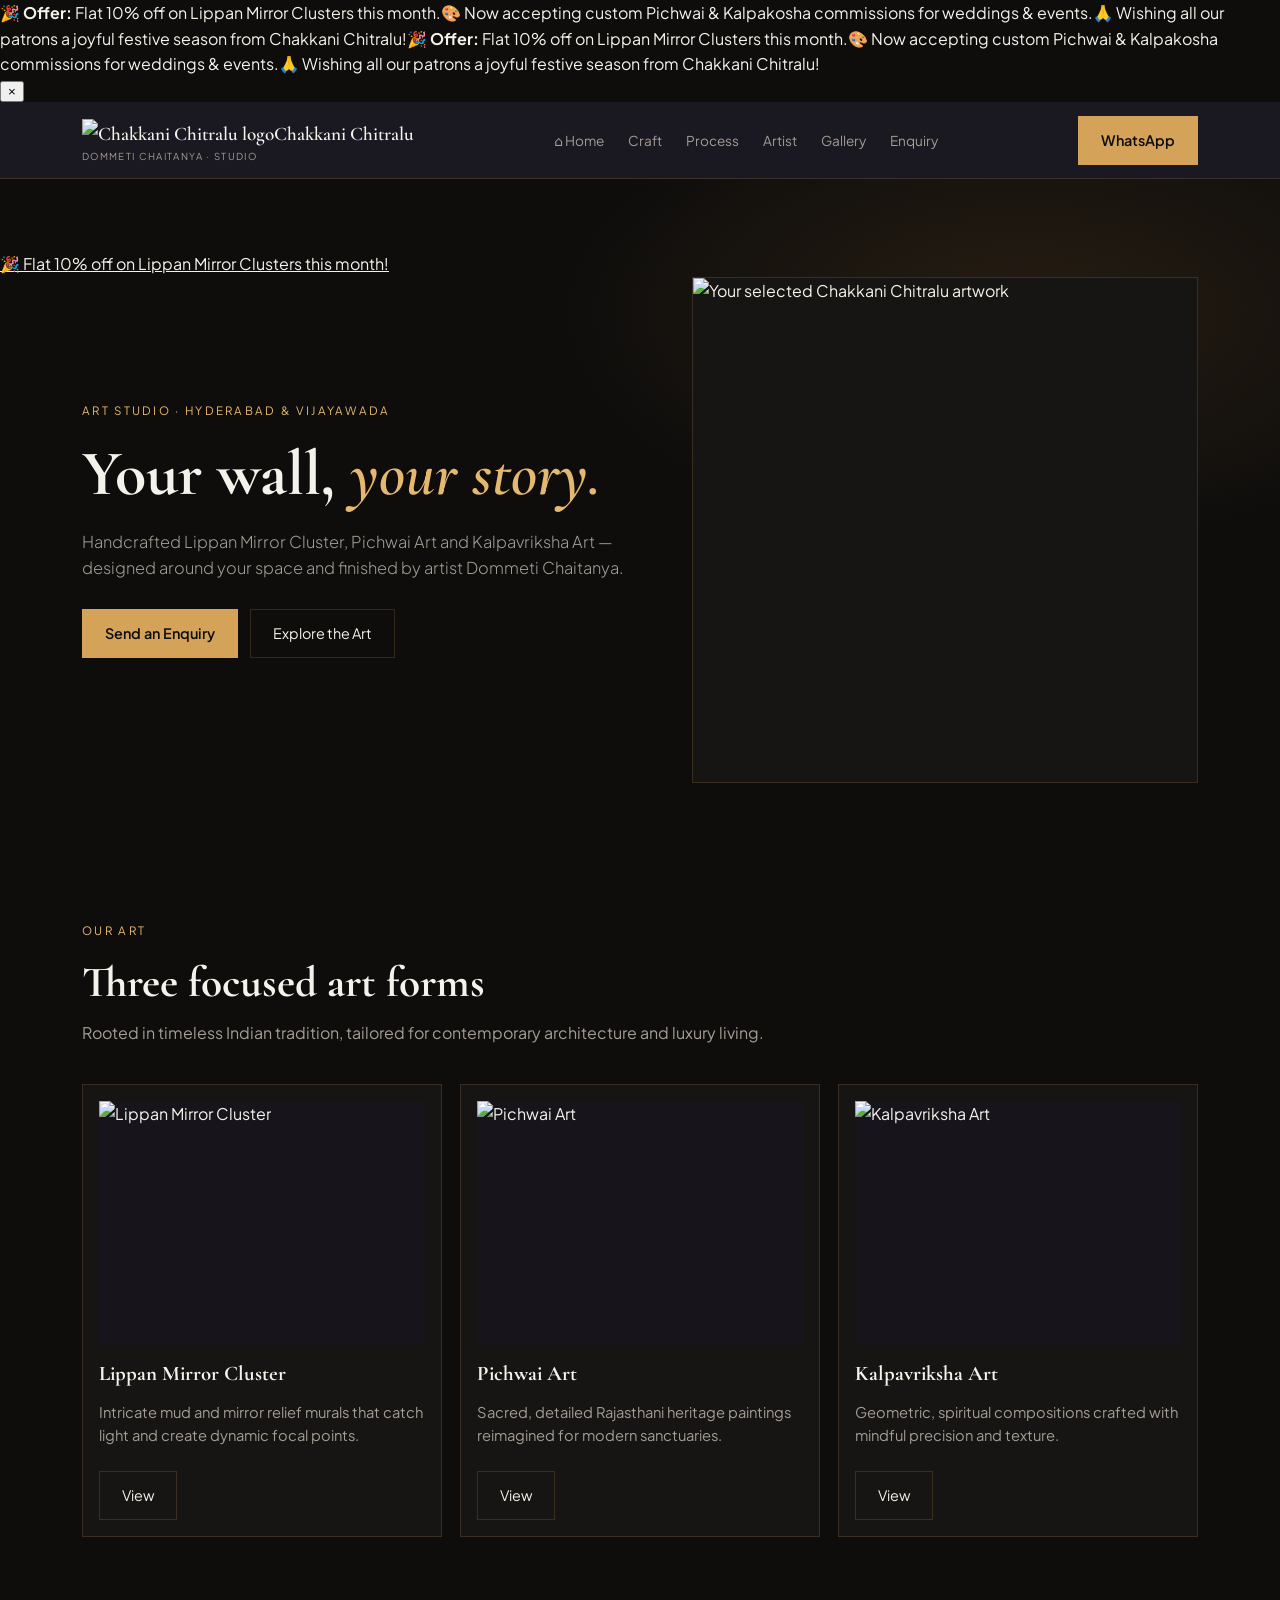
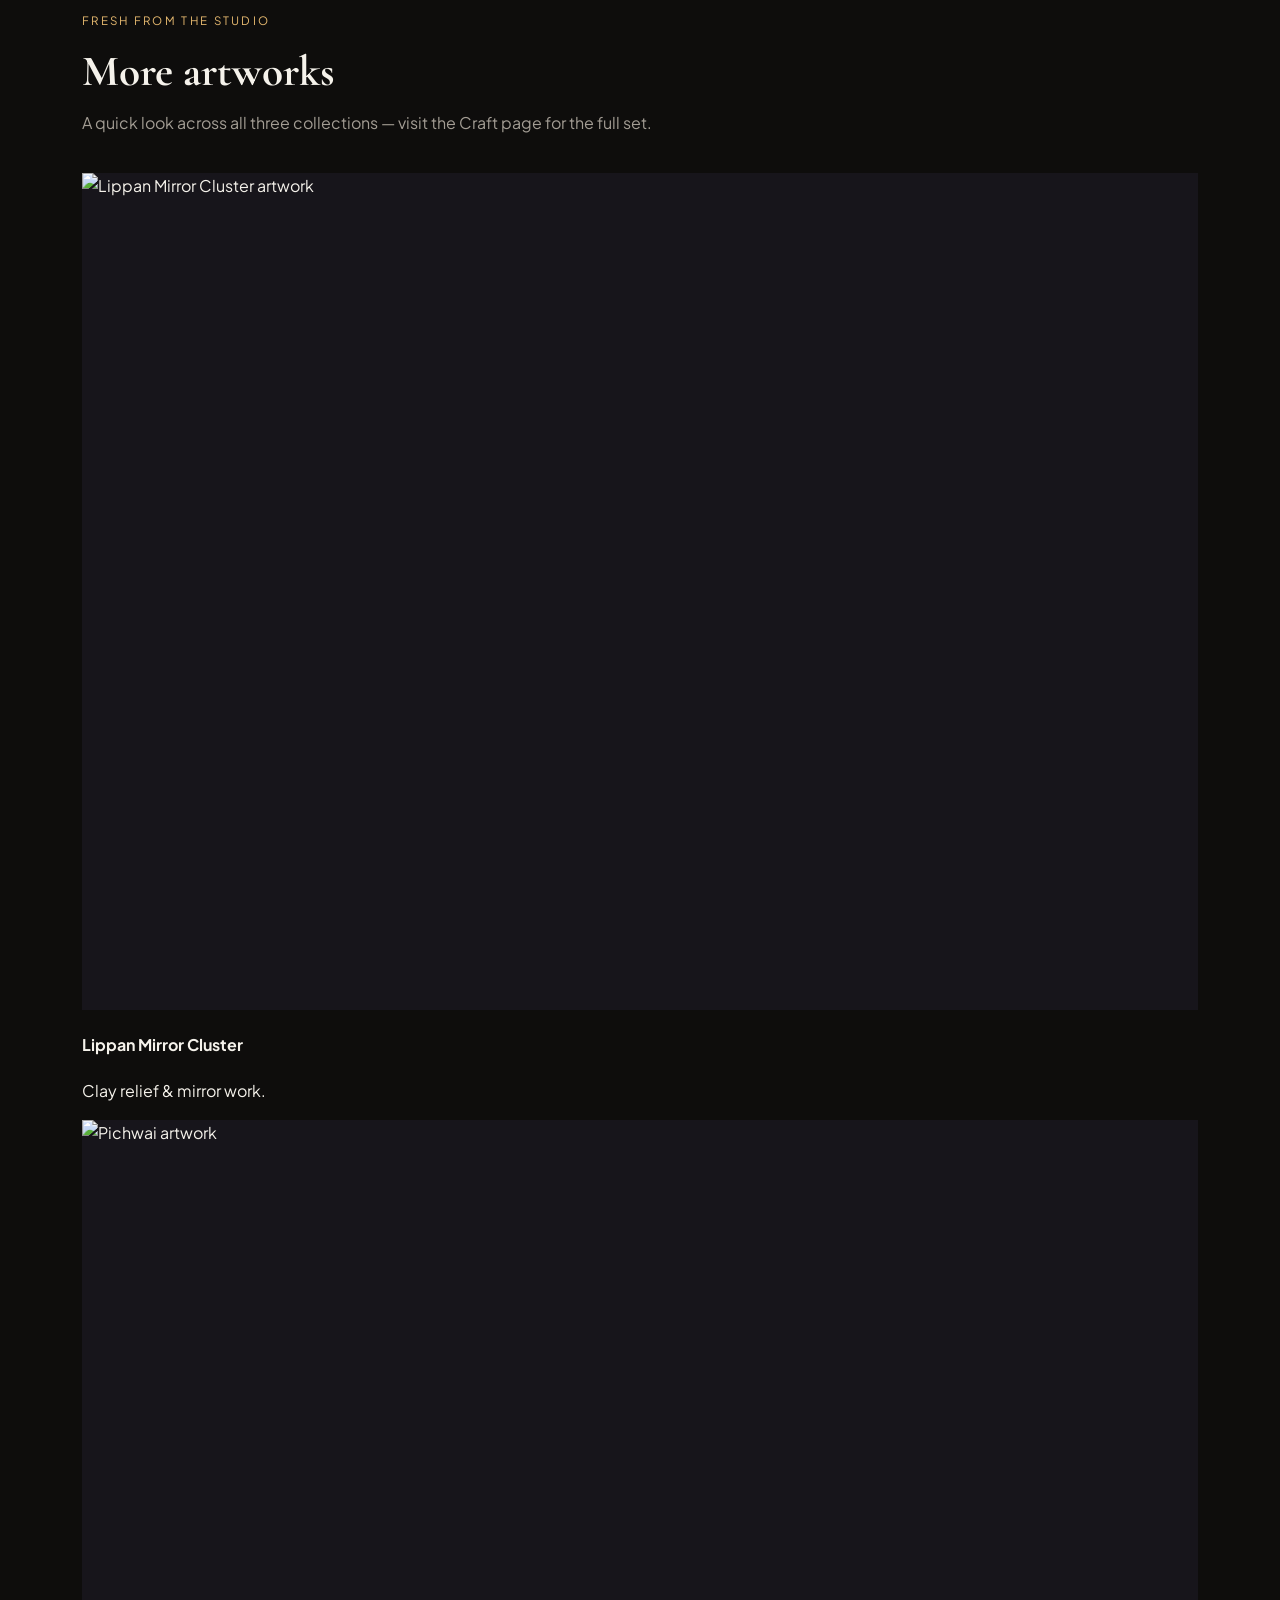
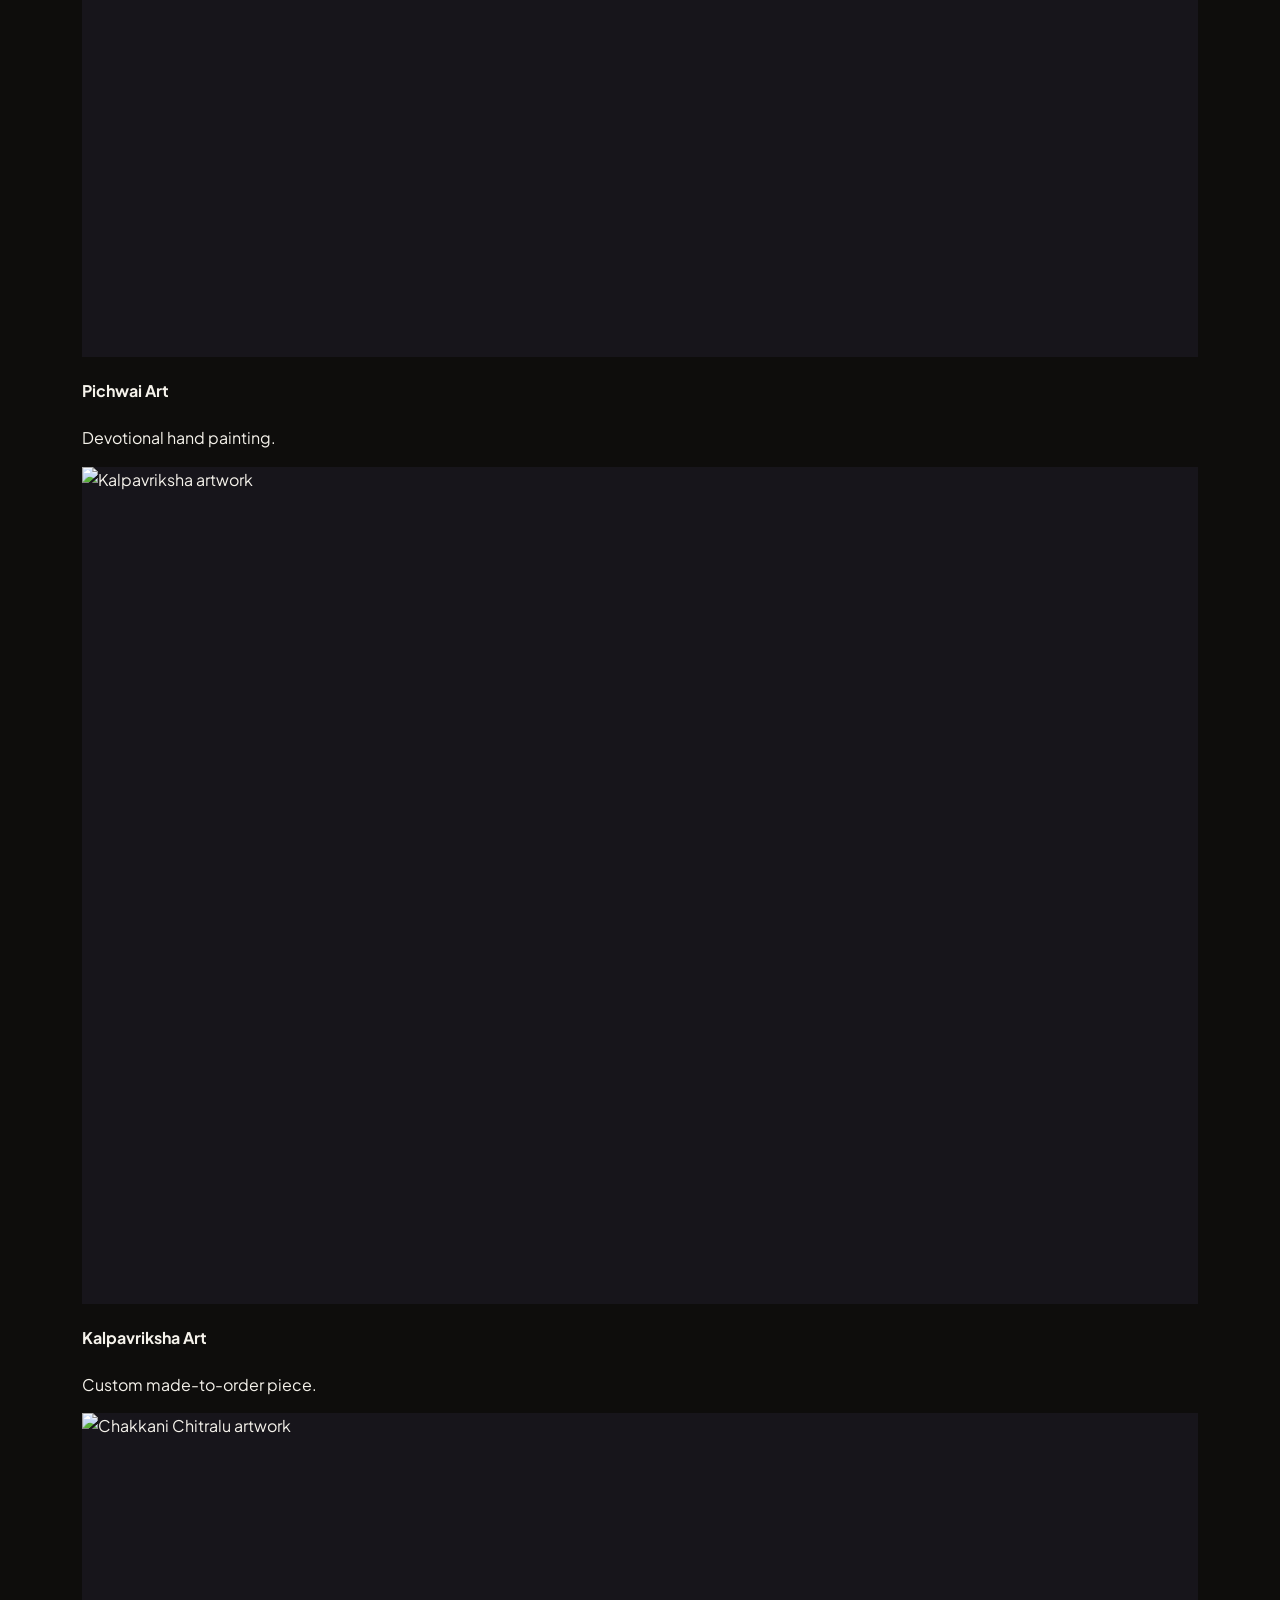
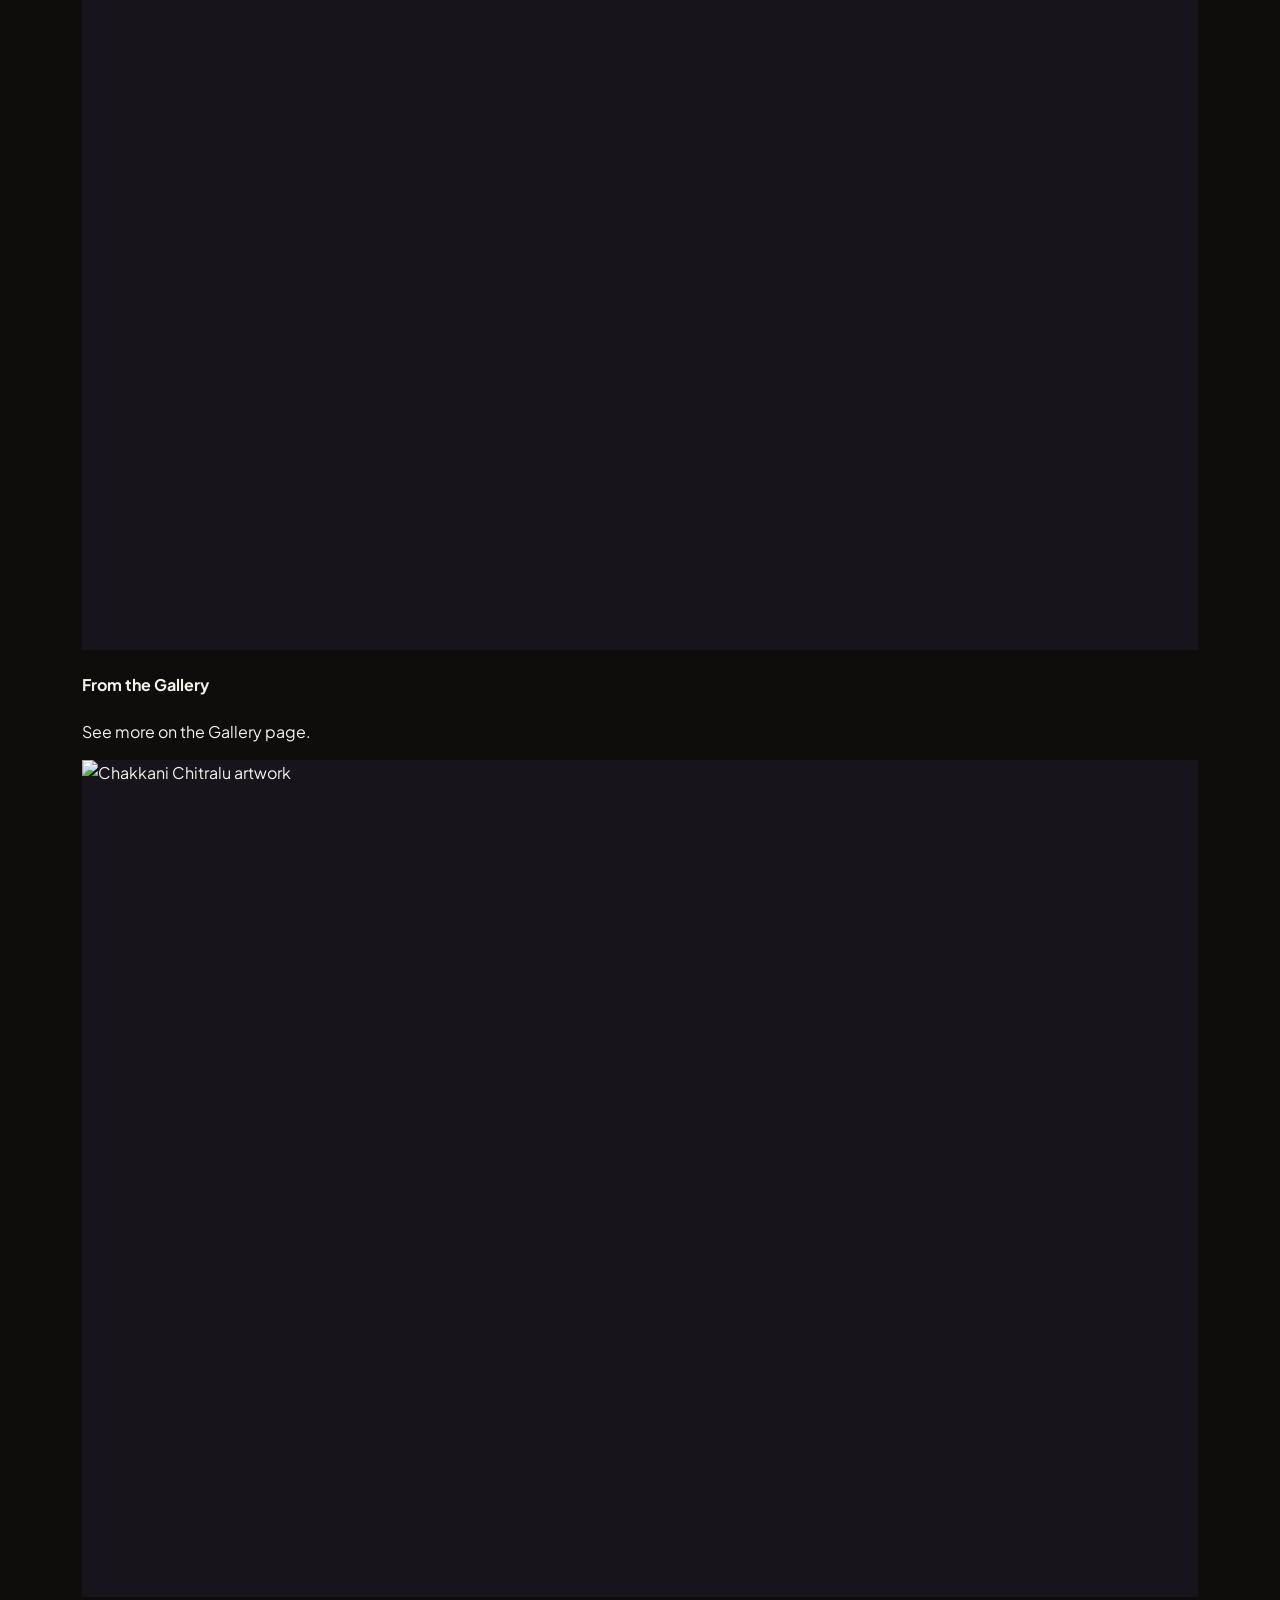
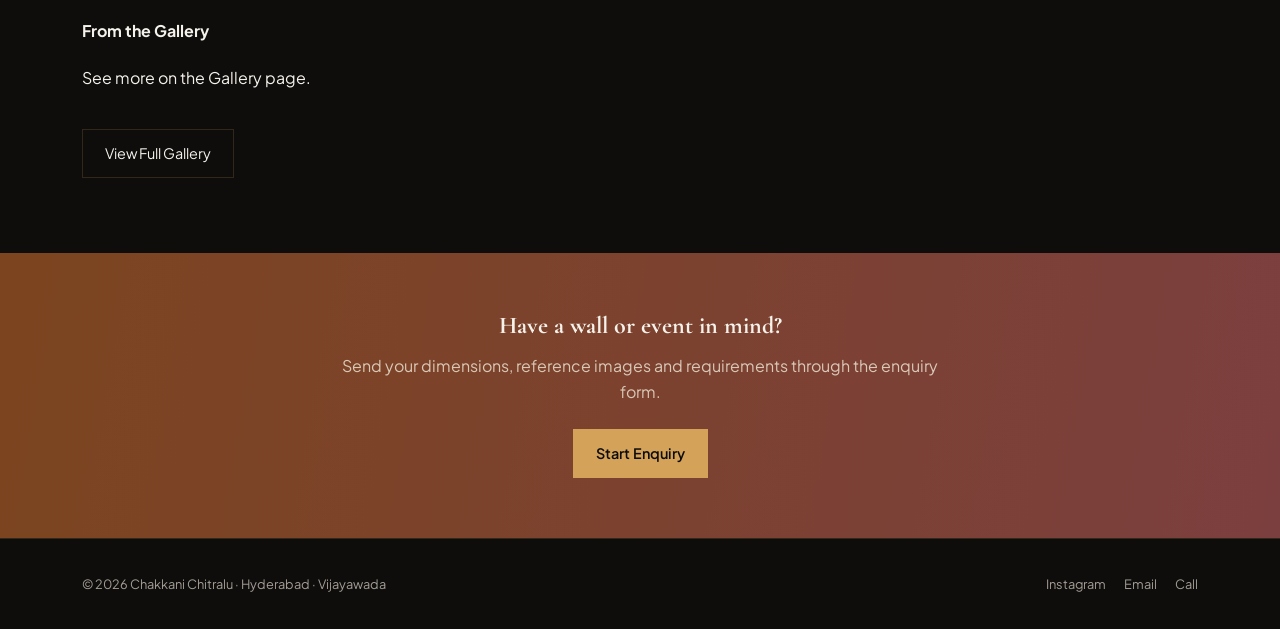
==== index.html @ dc87e069 "Update index.html" ====
<!doctype html><html lang="en"><head><meta charset="utf-8"><meta name="viewport" content="width=device-width,initial-scale=1"><link rel="icon" type="image/png" sizes="32x32" href="assets/logo/favicon-32.png"><link rel="icon" type="image/png" sizes="64x64" href="assets/logo/favicon-64.png"><link rel="apple-touch-icon" href="assets/logo/favicon-180.png"><title>Handcrafted Art Studio | Chakkani Chitralu</title><link rel="preconnect" href="https://fonts.googleapis.com"><link rel="preconnect" href="https://fonts.gstatic.com" crossorigin><link href="https://fonts.googleapis.com/css2?family=Cormorant+Garamond:ital,wght@0,500;0,600;0,700;1,500;1,600&family=Plus+Jakarta+Sans:wght@300;400;500;600&display=swap" rel="stylesheet"><style>:root{--bg:#0E0D0C;--bg2:#171513;--clay:#D4A359;--soft:#E5B86F;--maroon:#7c3f3f;--paper:#F5F2EB;--muted:#A39D94;--line:rgba(212,163,89,.18)}*{box-sizing:border-box}html{scroll-behavior:smooth}body{margin:0;background:var(--bg);color:var(--paper);font-family:'Plus Jakarta Sans',system-ui,sans-serif;line-height:1.6}a{color:inherit}.wrap{max-width:1180px;margin:auto;padding:0 32px}@media(max-width:640px){.wrap{padding:0 20px}}h1,h2,h3{font-family:'Cormorant Garamond',Georgia,serif;margin:0;line-height:1.1}.script{font-family:'Cormorant Garamond',serif;font-style:italic;font-weight:600;color:var(--soft)}header.site{position:sticky;top:0;z-index:50;background:rgba(28,26,34,.95);backdrop-filter:blur(10px);border-bottom:1px solid var(--line)}.nav-row{min-height:76px;display:flex;align-items:center;justify-content:space-between;gap:20px}.brand{text-decoration:none;font-family:'Cormorant Garamond',Georgia,serif;font-size:1.2rem;font-weight:600}.brand small{display:block;font:400 .6rem 'Plus Jakarta Sans';letter-spacing:.14em;text-transform:uppercase;color:var(--muted)}nav.links{display:flex;gap:24px;align-items:center}nav.links a{text-decoration:none;color:var(--muted);font-size:.85rem}nav.links a:hover{color:var(--soft)}.btn{display:inline-flex;padding:12px 22px;text-decoration:none;border:1px solid var(--line);font-size:.9rem;cursor:pointer}.btn-primary{background:var(--clay);color:#0E0D0C;border-color:var(--clay);font-weight:600}.btn-primary:hover{background:var(--soft)}.nav-toggle{display:none;background:none;border:1px solid var(--line);color:var(--paper);width:40px;height:40px}@media(max-width:860px){nav.links{position:fixed;right:0;top:76px;width:min(82vw,330px);height:calc(100vh - 76px);background:#1a171f;display:flex;flex-direction:column;align-items:flex-start;padding:35px;transform:translateX(110%);transition:.3s}.links.open{transform:none}.nav-toggle{display:block}.nav-cta{display:none}}.hero{padding:72px 0 64px;background:radial-gradient(ellipse 800px 400px at 80% 20%,rgba(201,135,60,.13),transparent 60%),var(--bg)}.hero-grid{display:grid;grid-template-columns:1.05fr .95fr;gap:50px;align-items:center}@media(max-width:900px){.hero-grid{grid-template-columns:1fr}}.eyebrow{font-size:.72rem;letter-spacing:.2em;text-transform:uppercase;color:var(--soft);margin-bottom:18px}.hero h1{font-size:clamp(2.4rem,5vw,4rem)}.hero p{color:var(--muted);max-width:55ch;font-weight:300;font-size:1.02rem;margin:20px 0 28px}.hero-actions{display:flex;gap:12px;flex-wrap:wrap}.hero-image{aspect-ratio:1/1;overflow:hidden;border:1px solid var(--line);background:var(--bg2)}.hero-image img,.card-image img,.gallery-item img,.about-image img{width:100%;height:100%;object-fit:cover}.page-head{padding:70px 0 45px;border-bottom:1px solid var(--line)}.page-head h1{font-size:clamp(2.2rem,5vw,3.6rem)}.page-head p{color:var(--muted);max-width:65ch}section.pad{padding:75px 0}.section-head{max-width:700px;margin-bottom:38px}.section-head h2{font-size:clamp(1.9rem,3.5vw,2.7rem)}.section-head p{color:var(--muted);margin-top:14px}.cards{display:grid;grid-template-columns:repeat(3,1fr);gap:18px}@media(max-width:900px){.cards{grid-template-columns:1fr 1fr}}@media(max-width:600px){.cards{grid-template-columns:1fr}}.card{background:var(--bg2);border:1px solid var(--line);padding:16px}.card-image{aspect-ratio:4/3;background:#17151b;overflow:hidden;margin-bottom:18px}.card h3{font-size:1.3rem}.card p{color:var(--muted);font-size:.92rem}.card .btn{margin-top:8px}.gallery-grid{display:grid;grid-template-columns:repeat(3,1fr);gap:16px}@media(max-width:760px){.gallery-grid{grid-template-columns:1fr 1fr}}@media(max-width:500px){.gallery-grid{grid-template-columns:1fr}}.gallery-item{aspect-ratio:1;overflow:hidden;border:1px solid var(--line);background:var(--bg2)}.process{display:grid;grid-template-columns:repeat(4,1fr);gap:24px}@media(max-width:800px){.process{grid-template-columns:1fr 1fr}}@media(max-width:520px){.process{grid-template-columns:1fr}}.step{border-top:1px solid var(--clay);padding-top:16px}.step b{color:var(--soft);font-size:.8rem}.step h3{margin:8px 0}.step p{color:var(--muted);font-size:.9rem}.about{display:grid;grid-template-columns:.8fr 1.2fr;gap:50px;align-items:center}@media(max-width:800px){.about{grid-template-columns:1fr}}.about-image{aspect-ratio:4/5;background:var(--bg2);border:1px solid var(--line);overflow:hidden}.about p{color:var(--muted)}.contact{display:grid;grid-template-columns:.8fr 1.2fr;gap:55px}@media(max-width:850px){.contact{grid-template-columns:1fr}}.contact-list{list-style:none;padding:0;margin:0}.contact-list li{padding:14px 0;border-bottom:1px solid var(--line)}.contact-list strong{display:block}.contact-list span,.contact-list a{color:var(--muted);text-decoration:none}form{display:flex;flex-direction:column;gap:15px}.field{display:flex;flex-direction:column;gap:6px}.field label{font-size:.75rem;text-transform:uppercase;letter-spacing:.08em;color:var(--muted)}input,select,textarea{background:var(--bg2);border:1px solid var(--line);color:var(--paper);padding:12px;font:inherit}textarea{min-height:120px;resize:vertical}.form-msg{color:var(--soft);min-height:1.3em}.cta{padding:60px 0;text-align:center;background:linear-gradient(100deg,#7c451f,var(--maroon))}.cta p{max-width:600px;margin:14px auto 24px;color:#f1ead9cc}footer{border-top:1px solid var(--line);padding:35px 0;color:var(--muted);font-size:.8rem}.footer-row{display:flex;justify-content:space-between;gap:20px;flex-wrap:wrap}.footer-links{display:flex;gap:18px;list-style:none;margin:0;padding:0}.footer-links a{text-decoration:none}
/* ---------- IMAGE BACKGROUND BLENDING ---------- */
/* Soft, seamless artwork presentation */
.art-image,
.gallery-image,
.image-card img,
.artwork img,
.upload-image,
img.art-photo {
  display:block;
  width:100%;
  height:100%;
  object-fit:cover;
  border:0 !important;
  outline:0 !important;
  border-radius:14px;
  opacity:.94;
  mix-blend-mode:normal;
  -webkit-mask-image:radial-gradient(ellipse at center, #000 68%, rgba(0,0,0,.88) 80%, transparent 100%);
  mask-image:radial-gradient(ellipse at center, #000 68%, rgba(0,0,0,.88) 80%, transparent 100%);
  box-shadow:0 0 45px 20px rgba(28,26,34,.72);
  transition:opacity .3s ease, filter .3s ease, transform .3s ease;
}

.art-image:hover,
.gallery-image:hover,
.image-card img:hover,
.artwork img:hover,
.upload-image:hover,
img.art-photo:hover {
  opacity:1;
  filter:saturate(1.02) contrast(1.01);
}

/* Image containers fade into the page instead of showing hard rectangular edges */
.image-card,
.artwork,
.gallery-image-wrap,
.art-image-wrap,
.upload-image-wrap {
  overflow:hidden;
  border:0 !important;
  background:
    radial-gradient(ellipse at center,
      rgba(38,32,41,.15) 0%,
      rgba(28,26,34,.72) 72%,
      rgba(28,26,34,1) 100%);
  box-shadow:none !important;
}

/* Remove harsh gallery/card outlines around photographs */
.gallery-grid .image-card,
.gallery-grid figure,
.gallery-item,
.art-card {
  border:0 !important;
  outline:0 !important;
  background:transparent !important;
}

/* Gentle edge fade over dark site background */
.image-card::after,
.artwork::after,
.gallery-image-wrap::after,
.art-image-wrap::after {
  content:"";
  position:absolute;
  inset:0;
  pointer-events:none;
  background:
    radial-gradient(ellipse at center,
      transparent 58%,
      rgba(28,26,34,.18) 75%,
      rgba(28,26,34,.68) 100%);
  mix-blend-mode:multiply;
}

/* Keep actual image above the soft overlay */
.image-card,
.artwork,
.gallery-image-wrap,
.art-image-wrap { position:relative; }
.image-card img,
.artwork img,
.gallery-image-wrap img,
.art-image-wrap img { position:relative; z-index:1; }

</style><link rel="stylesheet" href="assets/theme-enhance.css">
</head><body><div class="announce-banner" id="announceBanner"><div class="announce-track"><span class="announce-item">&#127881; <b>Offer:</b> Flat 10% off on Lippan Mirror Clusters this month.</span><span class="announce-item">&#127912; Now accepting custom Pichwai &amp; Kalpakosha commissions for weddings &amp; events.</span><span class="announce-item">&#128591; Wishing all our patrons a joyful festive season from Chakkani Chitralu!</span><span class="announce-item" aria-hidden="true">&#127881; <b>Offer:</b> Flat 10% off on Lippan Mirror Clusters this month.</span><span class="announce-item" aria-hidden="true">&#127912; Now accepting custom Pichwai &amp; Kalpakosha commissions for weddings &amp; events.</span><span class="announce-item" aria-hidden="true">&#128591; Wishing all our patrons a joyful festive season from Chakkani Chitralu!</span></div><button class="announce-close" id="announceClose" aria-label="Dismiss announcement">&times;</button></div><header class="site"><div class="wrap nav-row"><a class="brand" href="index.html"><span class="brand-mark"><img src="assets/logo/chakkani-chitralu-logo.png" alt="Chakkani Chitralu logo"></span><span class="brand-text"><span class="brand-title">Chakkani Chitralu</span><small>Dommeti Chaitanya &middot; Studio</small></span></a><nav class="links" id="navLinks"><a href="index.html" class="nav-home">&#8962; Home</a><a href="craft.html">Craft</a><a href="process.html">Process</a><a href="artist.html">Artist</a><a href="gallery.html">Gallery</a><a href="enquiry.html">Enquiry</a></nav><a class="btn btn-primary nav-cta" href="https://wa.me/918897343720?text=Hello!%20" target="_blank">WhatsApp</a><button class="nav-toggle" id="navToggle">☰</button></div></header><main><section class="hero">
<!-- ============================================================
     FLOWER ANNOUNCEMENT BANNER — for future announcements
     This small round badge is shown in the middle of the spinning
     flower graphic at the top-right of this Home page hero (it
     replaces the old pop-up). To change the announcement, just
     edit the text inside the <span> below. To link it somewhere
     else, change the href="enquiry.html" on the <a> tag.
     To hide it temporarily, add style="display:none" to the <a>.
============================================================ -->
<a href="enquiry.html" class="flower-banner" id="flowerBanner"><span>&#127881; Flat 10% off on Lippan Mirror Clusters this month!</span></a>
<div class="wrap hero-grid"><div><div class="eyebrow">Art Studio · Hyderabad & Vijayawada</div><h1>Your wall, <span class="script">your story.</span></h1><p>Handcrafted Lippan Mirror Cluster, Pichwai Art and Kalpavriksha Art — designed around your space and finished by artist Dommeti Chaitanya.</p><div class="hero-actions"><a class="btn btn-primary" href="enquiry.html">Send an Enquiry</a><a class="btn" href="craft.html">Explore the Art</a></div></div><div class="hero-image"><img src="assets/uploads/home-hero.jpg" alt="Your selected Chakkani Chitralu artwork"></div></div></section><section class="pad"><div class="wrap"><div class="section-head"><div class="eyebrow">Our Art</div><h2>Three focused art forms</h2><p>Rooted in timeless Indian tradition, tailored for contemporary architecture and luxury living.</p></div><div class="cards"><div class="card"><div class="card-image"><img src="assets/lippan/image-01.jpg" alt="Lippan Mirror Cluster"></div><h3>Lippan Mirror Cluster</h3><p>Intricate mud and mirror relief murals that catch light and create dynamic focal points.</p><a class="btn" href="craft.html#lippan">View</a></div><div class="card"><div class="card-image"><img src="assets/pichwai/image-01.jpg" alt="Pichwai Art"></div><h3>Pichwai Art</h3><p>Sacred, detailed Rajasthani heritage paintings reimagined for modern sanctuaries.</p><a class="btn" href="craft.html#pichwai">View</a></div><div class="card"><div class="card-image"><img src="assets/kalpakosha/image-01.jpg" alt="Kalpavriksha Art"></div><h3>Kalpavriksha Art</h3><p>Geometric, spiritual compositions crafted with mindful precision and texture.</p><a class="btn" href="craft.html#kalpakosha">View</a></div></div></div></section><section class="pad" style="padding-top:0"><div class="wrap"><div class="section-head"><div class="eyebrow">Fresh From the Studio</div><h2>More artworks</h2><p>A quick look across all three collections &mdash; visit the Craft page for the full set.</p></div><div class="side-strip"><div class="side-card"><div class="card-image"><img src="assets/lippan/image-02.jpg" alt="Lippan Mirror Cluster artwork"></div><h4>Lippan Mirror Cluster</h4><p>Clay relief &amp; mirror work.</p></div><div class="side-card"><div class="card-image"><img src="assets/pichwai/image-02.jpg" alt="Pichwai artwork"></div><h4>Pichwai Art</h4><p>Devotional hand painting.</p></div><div class="side-card"><div class="card-image"><img src="assets/kalpakosha/image-02.jpg" alt="Kalpavriksha artwork"></div><h4>Kalpavriksha Art</h4><p>Custom made-to-order piece.</p></div><div class="side-card"><div class="card-image"><img src="assets/gallery/image-10.jpg" alt="Chakkani Chitralu artwork"></div><h4>From the Gallery</h4><p>See more on the Gallery page.</p></div><div class="side-card"><div class="card-image"><img src="assets/gallery/image-11.jpg" alt="Chakkani Chitralu artwork"></div><h4>From the Gallery</h4><p>See more on the Gallery page.</p></div></div><a class="btn" href="gallery.html" style="margin-top:22px">View Full Gallery</a></div></section><section class="cta"><div class="wrap"><h2>Have a wall or event in mind?</h2><p>Send your dimensions, reference images and requirements through the enquiry form.</p><a class="btn btn-primary" href="enquiry.html">Start Enquiry</a></div></section></main><footer><div class="wrap footer-row"><span>© <span id="year"></span> Chakkani Chitralu · Hyderabad · Vijayawada</span><ul class="footer-links"><li><a href="https://www.instagram.com/chakkani_chitralu/" target="_blank">Instagram</a></li><li><a href="mailto:chakkanichitralu@gmail.com">Email</a></li><li><a href="tel:+918897343720">Call</a></li></ul></div></footer><script>const t=document.getElementById("navToggle"),n=document.getElementById("navLinks");if(t)t.onclick=()=>n.classList.toggle("open");const y=document.getElementById("year");if(y)y.textContent=new Date().getFullYear();</script><script src="assets/theme-enhance.js" defer></script>
</body></html>
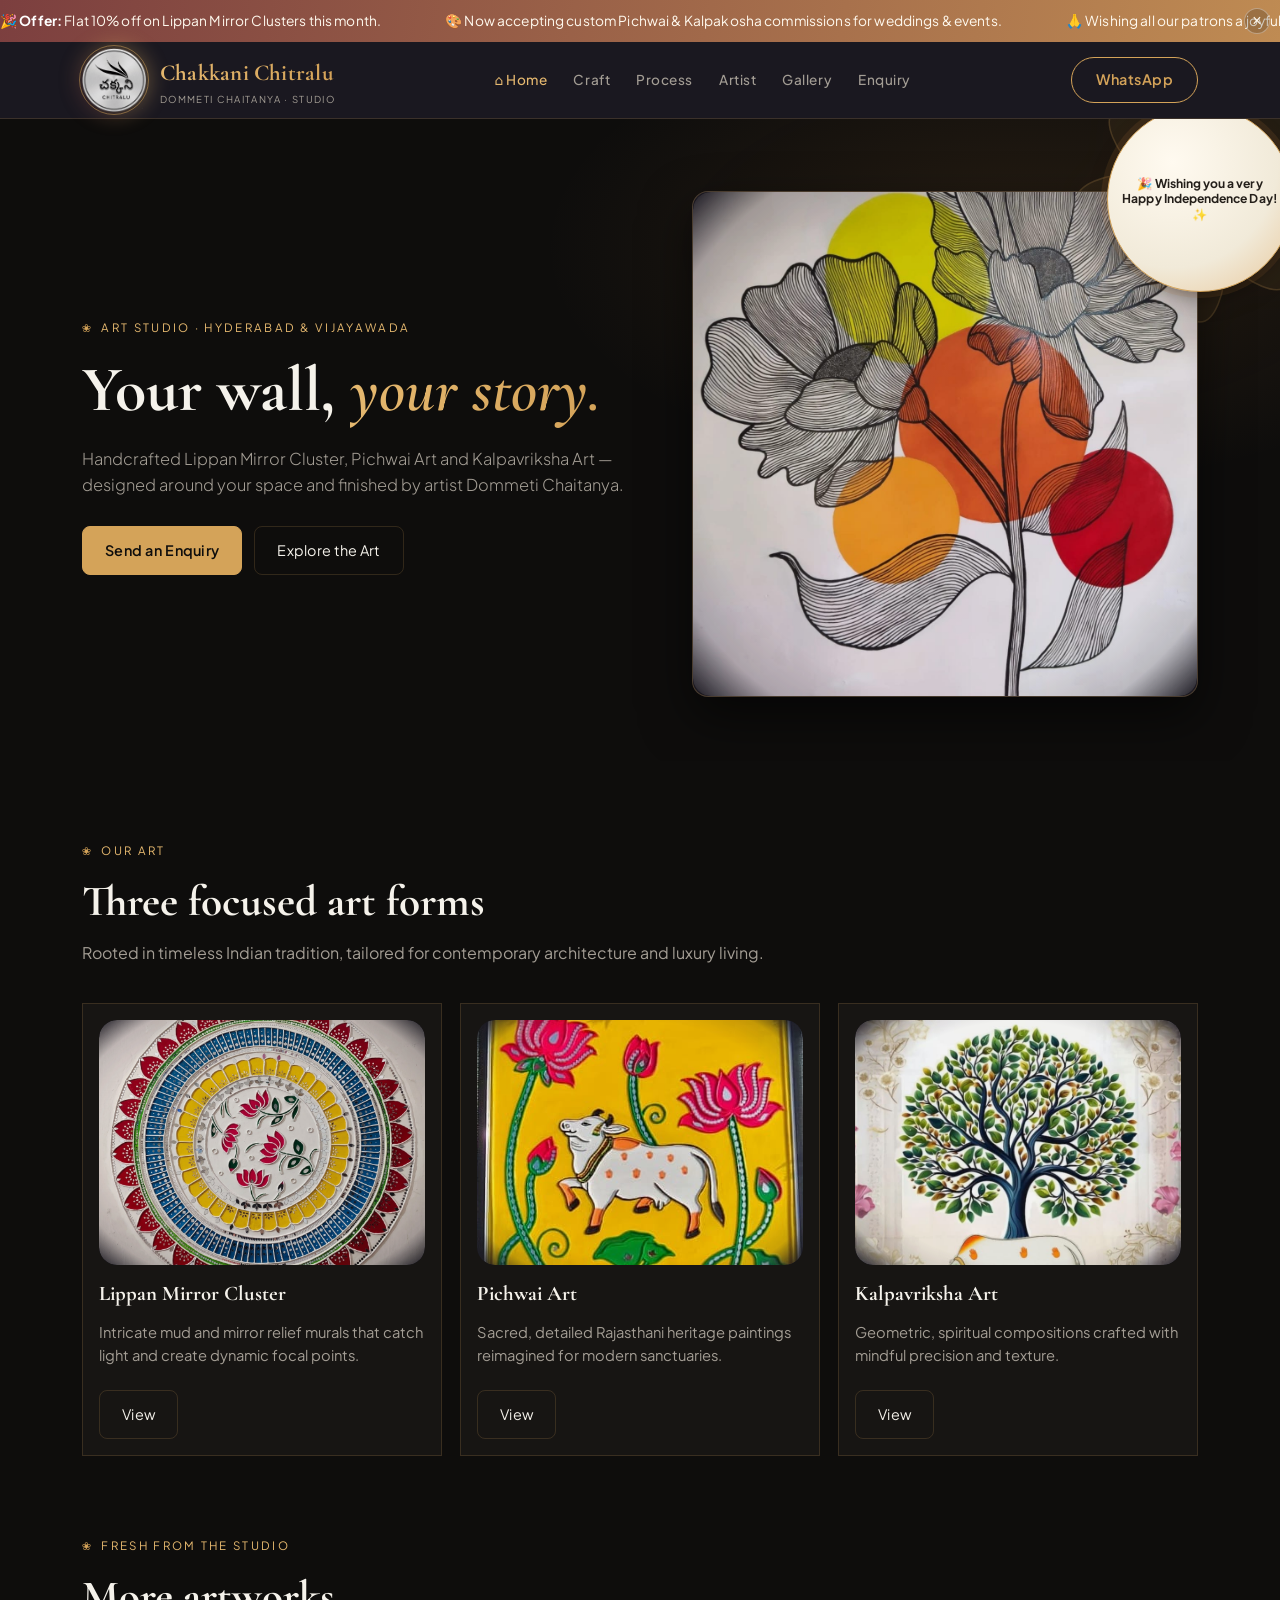
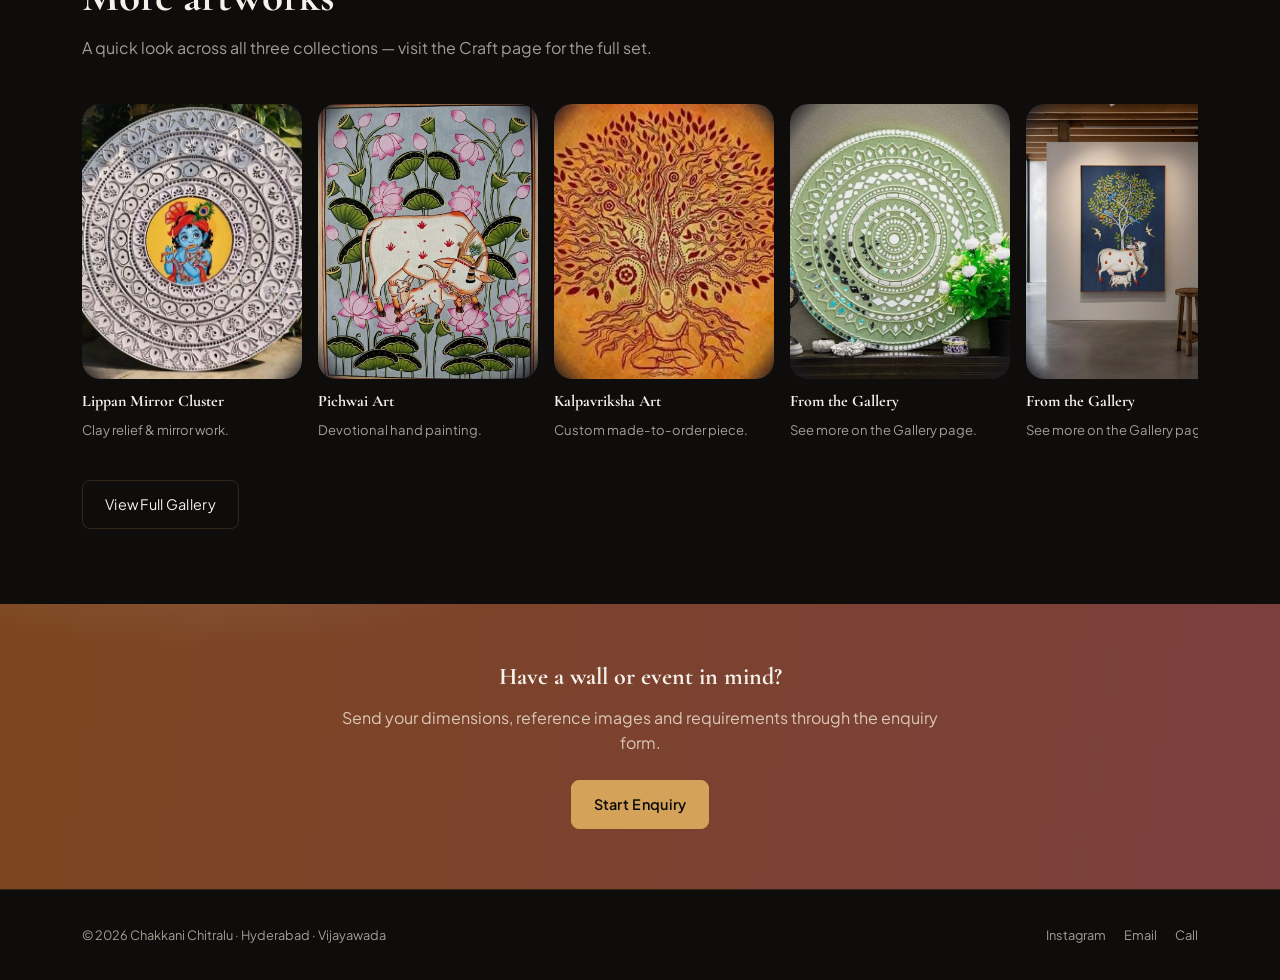
==== commit c1d5e3c7: "Update index.html" ====
--- a/index.html
+++ b/index.html
@@ -96,6 +96,6 @@
      else, change the href="enquiry.html" on the <a> tag.
      To hide it temporarily, add style="display:none" to the <a>.
 ============================================================ -->
-<a href="enquiry.html" class="flower-banner" id="flowerBanner"><span>&#127881; Flat 10% off on Lippan Mirror Clusters this month!</span></a>
+<a href="enquiry.html" class="flower-banner" id="flowerBanner"><span>&#127881; Wishing you a very Happy Independence Day!✨ </span></a>
 <div class="wrap hero-grid"><div><div class="eyebrow">Art Studio · Hyderabad & Vijayawada</div><h1>Your wall, <span class="script">your story.</span></h1><p>Handcrafted Lippan Mirror Cluster, Pichwai Art and Kalpavriksha Art — designed around your space and finished by artist Dommeti Chaitanya.</p><div class="hero-actions"><a class="btn btn-primary" href="enquiry.html">Send an Enquiry</a><a class="btn" href="craft.html">Explore the Art</a></div></div><div class="hero-image"><img src="assets/uploads/home-hero.jpg" alt="Your selected Chakkani Chitralu artwork"></div></div></section><section class="pad"><div class="wrap"><div class="section-head"><div class="eyebrow">Our Art</div><h2>Three focused art forms</h2><p>Rooted in timeless Indian tradition, tailored for contemporary architecture and luxury living.</p></div><div class="cards"><div class="card"><div class="card-image"><img src="assets/lippan/image-01.jpg" alt="Lippan Mirror Cluster"></div><h3>Lippan Mirror Cluster</h3><p>Intricate mud and mirror relief murals that catch light and create dynamic focal points.</p><a class="btn" href="craft.html#lippan">View</a></div><div class="card"><div class="card-image"><img src="assets/pichwai/image-01.jpg" alt="Pichwai Art"></div><h3>Pichwai Art</h3><p>Sacred, detailed Rajasthani heritage paintings reimagined for modern sanctuaries.</p><a class="btn" href="craft.html#pichwai">View</a></div><div class="card"><div class="card-image"><img src="assets/kalpakosha/image-01.jpg" alt="Kalpavriksha Art"></div><h3>Kalpavriksha Art</h3><p>Geometric, spiritual compositions crafted with mindful precision and texture.</p><a class="btn" href="craft.html#kalpakosha">View</a></div></div></div></section><section class="pad" style="padding-top:0"><div class="wrap"><div class="section-head"><div class="eyebrow">Fresh From the Studio</div><h2>More artworks</h2><p>A quick look across all three collections &mdash; visit the Craft page for the full set.</p></div><div class="side-strip"><div class="side-card"><div class="card-image"><img src="assets/lippan/image-02.jpg" alt="Lippan Mirror Cluster artwork"></div><h4>Lippan Mirror Cluster</h4><p>Clay relief &amp; mirror work.</p></div><div class="side-card"><div class="card-image"><img src="assets/pichwai/image-02.jpg" alt="Pichwai artwork"></div><h4>Pichwai Art</h4><p>Devotional hand painting.</p></div><div class="side-card"><div class="card-image"><img src="assets/kalpakosha/image-02.jpg" alt="Kalpavriksha artwork"></div><h4>Kalpavriksha Art</h4><p>Custom made-to-order piece.</p></div><div class="side-card"><div class="card-image"><img src="assets/gallery/image-10.jpg" alt="Chakkani Chitralu artwork"></div><h4>From the Gallery</h4><p>See more on the Gallery page.</p></div><div class="side-card"><div class="card-image"><img src="assets/gallery/image-11.jpg" alt="Chakkani Chitralu artwork"></div><h4>From the Gallery</h4><p>See more on the Gallery page.</p></div></div><a class="btn" href="gallery.html" style="margin-top:22px">View Full Gallery</a></div></section><section class="cta"><div class="wrap"><h2>Have a wall or event in mind?</h2><p>Send your dimensions, reference images and requirements through the enquiry form.</p><a class="btn btn-primary" href="enquiry.html">Start Enquiry</a></div></section></main><footer><div class="wrap footer-row"><span>© <span id="year"></span> Chakkani Chitralu · Hyderabad · Vijayawada</span><ul class="footer-links"><li><a href="https://www.instagram.com/chakkani_chitralu/" target="_blank">Instagram</a></li><li><a href="mailto:chakkanichitralu@gmail.com">Email</a></li><li><a href="tel:+918897343720">Call</a></li></ul></div></footer><script>const t=document.getElementById("navToggle"),n=document.getElementById("navLinks");if(t)t.onclick=()=>n.classList.toggle("open");const y=document.getElementById("year");if(y)y.textContent=new Date().getFullYear();</script><script src="assets/theme-enhance.js" defer></script>
 </body></html>
--- a/assets/theme-enhance.css
+++ b/assets/theme-enhance.css
@@ -0,0 +1,310 @@
+/* =========================================================
+   Chakkani Chitralu — Enhancement Layer
+   Adds: smooth transitions, hover motion, scroll reveals,
+   animated bloom-flower decor, falling petal animation.
+   Pure addition — does not remove any existing rule.
+========================================================= */
+
+html{scroll-behavior:smooth}
+
+/* ---------- global motion ---------- */
+a,button,.btn,.card,.gallery-item,.step,.about-image,.hero-image,
+input,select,textarea,nav.links a,.brand small,.eyebrow{
+  transition:background-color .35s ease,border-color .35s ease,
+    box-shadow .4s ease,transform .45s cubic-bezier(.2,.8,.2,1),
+    opacity .35s ease,color .3s ease,letter-spacing .35s ease;
+}
+
+/* custom scrollbar */
+::-webkit-scrollbar{width:10px}
+::-webkit-scrollbar-track{background:var(--bg)}
+::-webkit-scrollbar-thumb{background:linear-gradient(var(--clay),var(--maroon));border-radius:10px;border:2px solid var(--bg)}
+*{scrollbar-color:var(--clay) var(--bg);scrollbar-width:thin}
+::selection{background:var(--clay);color:#1c1a22}
+
+/* gentle page-in fade */
+body{animation:pageFade .9s ease both}
+@keyframes pageFade{from{opacity:0;transform:translateY(10px)}to{opacity:1;transform:none}}
+
+/* header polish on scroll */
+header.site{transition:box-shadow .4s ease,background-color .4s ease}
+header.site.scrolled{box-shadow:0 12px 30px -18px rgba(0,0,0,.65);background:rgba(18,16,22,.94)}
+
+.brand{position:relative}
+.brand:hover small{letter-spacing:.22em;color:var(--soft)}
+
+nav.links a{position:relative;padding-bottom:5px}
+nav.links a::after{content:"";position:absolute;left:0;right:100%;bottom:-1px;height:1px;
+  background:linear-gradient(90deg,var(--clay),var(--soft));transition:right .4s cubic-bezier(.2,.8,.2,1)}
+nav.links a:hover::after{right:0}
+
+/* ---------- buttons: shimmer sweep + lift ---------- */
+.btn{position:relative;overflow:hidden;isolation:isolate}
+.btn::before{content:"";position:absolute;inset:0;
+  background:linear-gradient(120deg,transparent 30%,rgba(255,255,255,.4) 50%,transparent 70%);
+  transform:translateX(-130%);transition:transform .65s ease;z-index:0}
+.btn:hover::before{transform:translateX(130%)}
+.btn:hover{transform:translateY(-3px)}
+.btn-primary:hover{box-shadow:0 14px 30px -14px rgba(201,135,60,.8)}
+.btn:not(.btn-primary):hover{box-shadow:0 10px 24px -14px rgba(234,231,223,.25);border-color:var(--clay)}
+
+/* ---------- animated gradient script text ---------- */
+.script{
+  background:linear-gradient(90deg,var(--soft),var(--clay),var(--maroon),var(--soft));
+  background-size:300% auto;-webkit-background-clip:text;background-clip:text;color:transparent;
+  animation:gradientFlow 7s linear infinite;
+}
+@keyframes gradientFlow{to{background-position:300% center}}
+
+/* ---------- card / image hover + soft edge blending ----------
+   The original inline stylesheet had an "IMAGE_BACKGROUND_BLENDING"
+   block, but it targeted class names (.art-image, .gallery-image,
+   .image-card img …) that are not actually used anywhere in the
+   markup, so uploaded photographs were rendering with hard, harsh
+   edges against the dark background. This re-applies the same
+   feathered, blended look to the classes the pages really use. */
+.card,.gallery-item,.step{position:relative}
+.card:hover,.gallery-item:hover{transform:translateY(-9px);box-shadow:0 26px 48px -22px rgba(0,0,0,.6);border-color:var(--clay)}
+
+.card-image,.gallery-item,.about-image,.hero-image,.side-strip .card-image{
+  position:relative;overflow:hidden;border-radius:18px;
+  background:radial-gradient(ellipse at center,rgba(38,32,41,.12) 0%,rgba(28,26,34,.75) 72%,rgba(28,26,34,1) 100%);
+}
+.card-image img,.gallery-item img,.about-image img,.hero-image img,.side-strip .card-image img{
+  display:block;width:100%;height:100%;object-fit:cover;
+  border:0 !important;outline:0 !important;border-radius:18px;
+  opacity:.95;
+  -webkit-mask-image:radial-gradient(ellipse at center,#000 70%,rgba(0,0,0,.85) 85%,transparent 100%);
+  mask-image:radial-gradient(ellipse at center,#000 70%,rgba(0,0,0,.85) 85%,transparent 100%);
+  box-shadow:inset 0 0 50px 14px rgba(28,26,34,.4);
+  transition:transform .9s cubic-bezier(.2,.8,.2,1),opacity .4s ease,filter .5s ease !important;
+}
+.card:hover .card-image img,.gallery-item:hover img{transform:scale(1.09) rotate(.4deg);opacity:1}
+.about-image:hover img,.hero-image:hover img{transform:scale(1.05);opacity:1}
+
+.step{border-top-width:2px}
+.step b{transition:color .3s ease,text-shadow .3s ease}
+.step:hover{transform:translateY(-6px)}
+.step:hover b{color:var(--clay);text-shadow:0 0 14px rgba(201,135,60,.55)}
+
+/* ---------- scroll reveal ---------- */
+.reveal{opacity:0;transform:translateY(30px);transition:opacity .85s ease,transform .85s cubic-bezier(.2,.8,.2,1)}
+.reveal.in-view{opacity:1;transform:none}
+
+/* ---------- logo mark + animated glow (bigger, bolder) ---------- */
+.brand{display:inline-flex;align-items:center;gap:14px}
+.brand-mark{position:relative;width:64px;height:64px;flex:0 0 auto;border-radius:50%;display:inline-flex}
+.brand-mark img{
+  width:100%;height:100%;object-fit:cover;position:relative;z-index:3;
+  border:0;outline:0;
+  /* feather the hard photographed edge so it blends into the page instead of
+     showing a harsh circular cut-out against the dark background */
+  -webkit-mask-image:radial-gradient(circle at center,#000 76%,rgba(0,0,0,.55) 88%,transparent 100%);
+  mask-image:radial-gradient(circle at center,#000 76%,rgba(0,0,0,.55) 88%,transparent 100%);
+  opacity:.96;
+  filter:saturate(1.02) contrast(1.02);
+  box-shadow:0 4px 18px -4px rgba(0,0,0,.6);
+  transition:opacity .3s ease,filter .3s ease,transform .35s cubic-bezier(.2,.8,.2,1);
+}
+.brand:hover .brand-mark img{opacity:1;filter:saturate(1.08) contrast(1.04);transform:scale(1.06)}
+.brand:hover .brand-mark::before{animation-duration:2.2s}
+.brand-mark::before{content:"";position:absolute;inset:-5px;border-radius:50%;z-index:1;
+  background:conic-gradient(from 0deg,var(--clay),var(--soft),var(--maroon),var(--clay));
+  animation:logoSpin 9s linear infinite;filter:blur(10px);opacity:.32}
+.brand-mark::after{content:"";position:absolute;inset:-3px;border-radius:50%;z-index:2;
+  border:1px solid rgba(212,163,89,.5);animation:logoPulse 3.2s ease-in-out infinite}
+@keyframes logoSpin{to{transform:rotate(360deg)}}
+@keyframes logoPulse{0%{transform:scale(1);opacity:.65}70%{transform:scale(1.35);opacity:0}100%{opacity:0}}
+.brand-text{display:inline-flex;flex-direction:column}
+
+/* Brand name: bolder, wider, color-graded */
+.brand-title{
+  font-family:'Cormorant Garamond',Georgia,serif;font-size:1.42rem;font-weight:700;letter-spacing:.01em;
+  background:linear-gradient(100deg,var(--soft) 0%,var(--clay) 35%,var(--maroon) 62%,var(--soft) 100%);
+  background-size:280% auto;-webkit-background-clip:text;background-clip:text;color:transparent;
+  animation:gradientFlow 8s linear infinite;
+}
+.brand-text small{margin-top:2px}
+@media(max-width:640px){
+  .brand-mark{width:48px;height:48px}
+  .brand-title{font-size:1.12rem}
+}
+
+/* ---------- nav links: minimal text links, no pill outlines ---------- */
+nav.links{display:flex;flex-wrap:wrap;gap:26px;align-items:center}
+nav.links a{
+  display:inline-flex;align-items:center;gap:6px;color:var(--muted);
+  padding:6px 0;border:none;border-radius:0;background:transparent;
+  font-weight:500;font-size:.85rem;letter-spacing:.04em;
+}
+nav.links a::after{content:"";position:absolute;left:0;right:100%;bottom:-1px;height:1px;
+  background:linear-gradient(90deg,var(--clay),var(--soft));transition:right .4s cubic-bezier(.2,.8,.2,1);display:block}
+nav.links a:hover,nav.links a.nav-home{color:var(--soft)}
+nav.links a:hover::after{right:0}
+nav.links a:hover{background:transparent;transform:none}
+@media(max-width:860px){
+  nav.links a{margin-bottom:2px;padding:10px 0}
+}
+
+/* ---------- WhatsApp button: sleek outlined pill ---------- */
+.nav-cta.btn-primary{
+  background:transparent;color:var(--clay);border:1px solid var(--clay);
+  border-radius:100px;padding:10px 24px;font-weight:600;letter-spacing:.03em;
+}
+.nav-cta.btn-primary:hover{background:var(--clay);color:#0E0D0C;box-shadow:0 14px 30px -14px rgba(212,163,89,.65)}
+
+/* ---------- extra artwork strip (side scroll) ---------- */
+.side-strip{display:flex;gap:16px;overflow-x:auto;padding:6px 2px 18px;scroll-snap-type:x proximity;
+  -webkit-overflow-scrolling:touch}
+.side-strip::-webkit-scrollbar{height:8px}
+.side-strip .side-card{flex:0 0 auto;width:220px;scroll-snap-align:start}
+.side-strip .side-card .card-image{aspect-ratio:4/5;margin-bottom:10px}
+.side-strip .side-card h4{font-family:'Cormorant Garamond',Georgia,serif;font-size:1rem;margin:0 0 4px}
+.side-strip .side-card p{color:var(--muted);font-size:.82rem;margin:0}
+
+/* ---------- announcement / offers / wishes banner ---------- */
+.announce-banner{
+  position:relative;overflow:hidden;background:linear-gradient(100deg,var(--maroon),var(--clay) 60%,var(--maroon));
+  background-size:220% auto;animation:announceShift 10s ease-in-out infinite alternate;
+  padding:10px 46px 10px 0;
+}
+@keyframes announceShift{from{background-position:0% center}to{background-position:100% center}}
+.announce-track{display:flex;align-items:center;gap:64px;white-space:nowrap;width:max-content;
+  animation:announceMarquee 26s linear infinite}
+.announce-banner:hover .announce-track{animation-play-state:paused}
+@keyframes announceMarquee{from{transform:translateX(0)}to{transform:translateX(-50%)}}
+.announce-item{font-size:.86rem;color:#fff9ee;letter-spacing:.01em}
+.announce-item b{color:#fff}
+.announce-close{
+  position:absolute;top:50%;right:10px;transform:translateY(-50%);
+  background:rgba(0,0,0,.18);border:1px solid rgba(255,255,255,.35);color:#fff9ee;
+  width:26px;height:26px;border-radius:50%;line-height:1;cursor:pointer;font-size:1rem;
+  display:flex;align-items:center;justify-content:center;
+}
+.announce-close:hover{background:rgba(0,0,0,.35);transform:translateY(-50%) rotate(90deg)}
+.announce-banner.dismissed{display:none}
+@media(max-width:640px){
+  .announce-track{gap:40px;animation-duration:18s}
+  .announce-item{font-size:.78rem}
+}
+
+/* ---------- flower announcement banner (replaces old pop-up) ----------
+   Sits centered on top of the spinning bloom-flower graphic in the
+   Home page hero. Round badge, same footprint as the flower (300px,
+   190px on mobile) so it always stays centered on the design. */
+.flower-banner{
+  position:absolute;top:-70px;right:-70px;width:300px;height:300px;z-index:2;
+  display:flex;align-items:center;justify-content:center;text-decoration:none;
+}
+.flower-banner span{
+  display:flex;align-items:center;justify-content:center;text-align:center;
+  width:62%;aspect-ratio:1/1;border-radius:50%;padding:14px;
+  background:radial-gradient(circle at 35% 30%,#fffaf0,#f1ead9 60%,#e0aa66 130%);
+  border:1px solid var(--clay);box-shadow:0 10px 26px -10px rgba(0,0,0,.55),0 0 0 6px rgba(201,135,60,.12);
+  color:#241f1a;font-size:.76rem;font-weight:700;line-height:1.28;letter-spacing:.005em;
+  animation:bannerPulse 4.5s ease-in-out infinite;
+}
+.flower-banner:hover span{transform:scale(1.06);box-shadow:0 14px 30px -10px rgba(0,0,0,.65),0 0 0 8px rgba(201,135,60,.18)}
+@keyframes bannerPulse{0%,100%{transform:scale(1)}50%{transform:scale(1.035)}}
+@media(max-width:640px){
+  .flower-banner{width:190px;height:190px;top:-70px;right:-70px}
+  .flower-banner span{font-size:.62rem;padding:10px}
+}
+
+/* ---------- decorative bloom flower ---------- */
+.bloom-flower{position:absolute;pointer-events:none;opacity:.5;z-index:0;
+  filter:drop-shadow(0 0 20px rgba(201,135,60,.25))}
+.bloom-flower svg{width:100%;height:100%;transform-origin:center;
+  animation:bloomSpin 46s linear infinite,bloomPulse 6.5s ease-in-out infinite}
+@keyframes bloomSpin{to{transform:rotate(360deg)}}
+@keyframes bloomPulse{0%,100%{transform:scale(1)}50%{transform:scale(1.07)}}
+
+.hero{position:relative;overflow:hidden}
+.hero .bloom-flower{top:-70px;right:-70px;width:300px;height:300px}
+.hero-grid,.hero-actions,.eyebrow,.hero h1,.hero p{position:relative;z-index:1}
+
+.page-head{position:relative;overflow:hidden}
+.page-head .bloom-flower{top:-50px;right:-10px;width:190px;height:190px;opacity:.32}
+.page-head .wrap{position:relative;z-index:1}
+
+/* small twirl on the eyebrow flower glyph */
+.eyebrow{position:relative;display:inline-flex;align-items:center;gap:8px}
+.eyebrow::before{content:"❀";color:var(--clay);display:inline-block;font-size:.95em;
+  animation:eyebrowSpin 9s linear infinite}
+@keyframes eyebrowSpin{to{transform:rotate(360deg)}}
+
+/* ---------- falling petals (fixed, whole site) ---------- */
+#petal-field{position:fixed;inset:0;pointer-events:none;z-index:5;overflow:hidden}
+.petal{position:absolute;top:-8vh;opacity:0;will-change:transform,opacity;
+  animation-name:petalFall;animation-timing-function:linear;animation-iteration-count:infinite}
+.petal svg{width:100%;height:100%;display:block}
+@keyframes petalFall{
+  0%{transform:translateY(0) translateX(0) rotate(0deg);opacity:0}
+  8%{opacity:.85}
+  50%{transform:translateY(55vh) translateX(28px) rotate(170deg)}
+  92%{opacity:.8}
+  100%{transform:translateY(112vh) translateX(-24px) rotate(360deg);opacity:0}
+}
+
+/* ---------- form focus glow ---------- */
+input:focus,select:focus,textarea:focus{
+  outline:none;border-color:var(--clay);box-shadow:0 0 0 3px rgba(201,135,60,.2)
+}
+
+/* ---------- CTA shimmer ---------- */
+.cta{position:relative;overflow:hidden}
+.cta::before{content:"";position:absolute;inset:0;pointer-events:none;
+  background:radial-gradient(650px 220px at 15% -30%,rgba(255,255,255,.14),transparent 60%);
+  animation:ctaShift 9s ease-in-out infinite alternate}
+.cta .wrap{position:relative;z-index:1}
+@keyframes ctaShift{from{transform:translateX(-12%)}to{transform:translateX(12%)}}
+
+/* respect reduced motion */
+@media(prefers-reduced-motion:reduce){
+  *,*::before,*::after{animation-duration:.001ms !important;animation-iteration-count:1 !important;transition-duration:.001ms !important}
+}
+
+@media(max-width:640px){
+  .hero .bloom-flower{width:190px;height:190px}
+  .page-head .bloom-flower{display:none}
+}
+
+/* ---------- luxury refinements ---------- */
+
+/* Hero image: ambient gold glow border */
+.hero-image{
+  border:1px solid rgba(212,163,89,.25) !important;
+  border-radius:16px;
+  box-shadow:0 20px 50px rgba(0,0,0,.55);
+}
+
+/* Form inputs: richer border + generous radius */
+input,select,textarea{
+  border-radius:8px !important;
+  padding:14px 18px !important;
+  border-color:var(--line) !important;
+}
+
+/* Buttons: slightly rounder, editorial feel */
+.btn{border-radius:8px;letter-spacing:.02em}
+.btn-primary{border-radius:8px}
+
+/* Process steps: quiet glass cards with bold antique-gold counters */
+.process{gap:20px}
+.step{
+  border-top:none;
+  background:linear-gradient(180deg,rgba(212,163,89,.05),rgba(23,21,19,.5));
+  border:1px solid var(--line);
+  border-radius:14px;
+  padding:22px 20px 24px;
+}
+.step b{
+  display:inline-block;font-family:'Cormorant Garamond',Georgia,serif;
+  font-size:1.6rem;font-weight:700;letter-spacing:0;color:var(--clay);
+  margin-bottom:4px;
+}
+.step:hover{border-color:rgba(212,163,89,.4);box-shadow:0 16px 36px -18px rgba(0,0,0,.6)}
+
+/* Cards & gallery items: subtle metallic border, luxury lift */
+.card,.gallery-item{border-color:var(--line)}
+.card:hover,.gallery-item:hover{border-color:rgba(212,163,89,.45)}
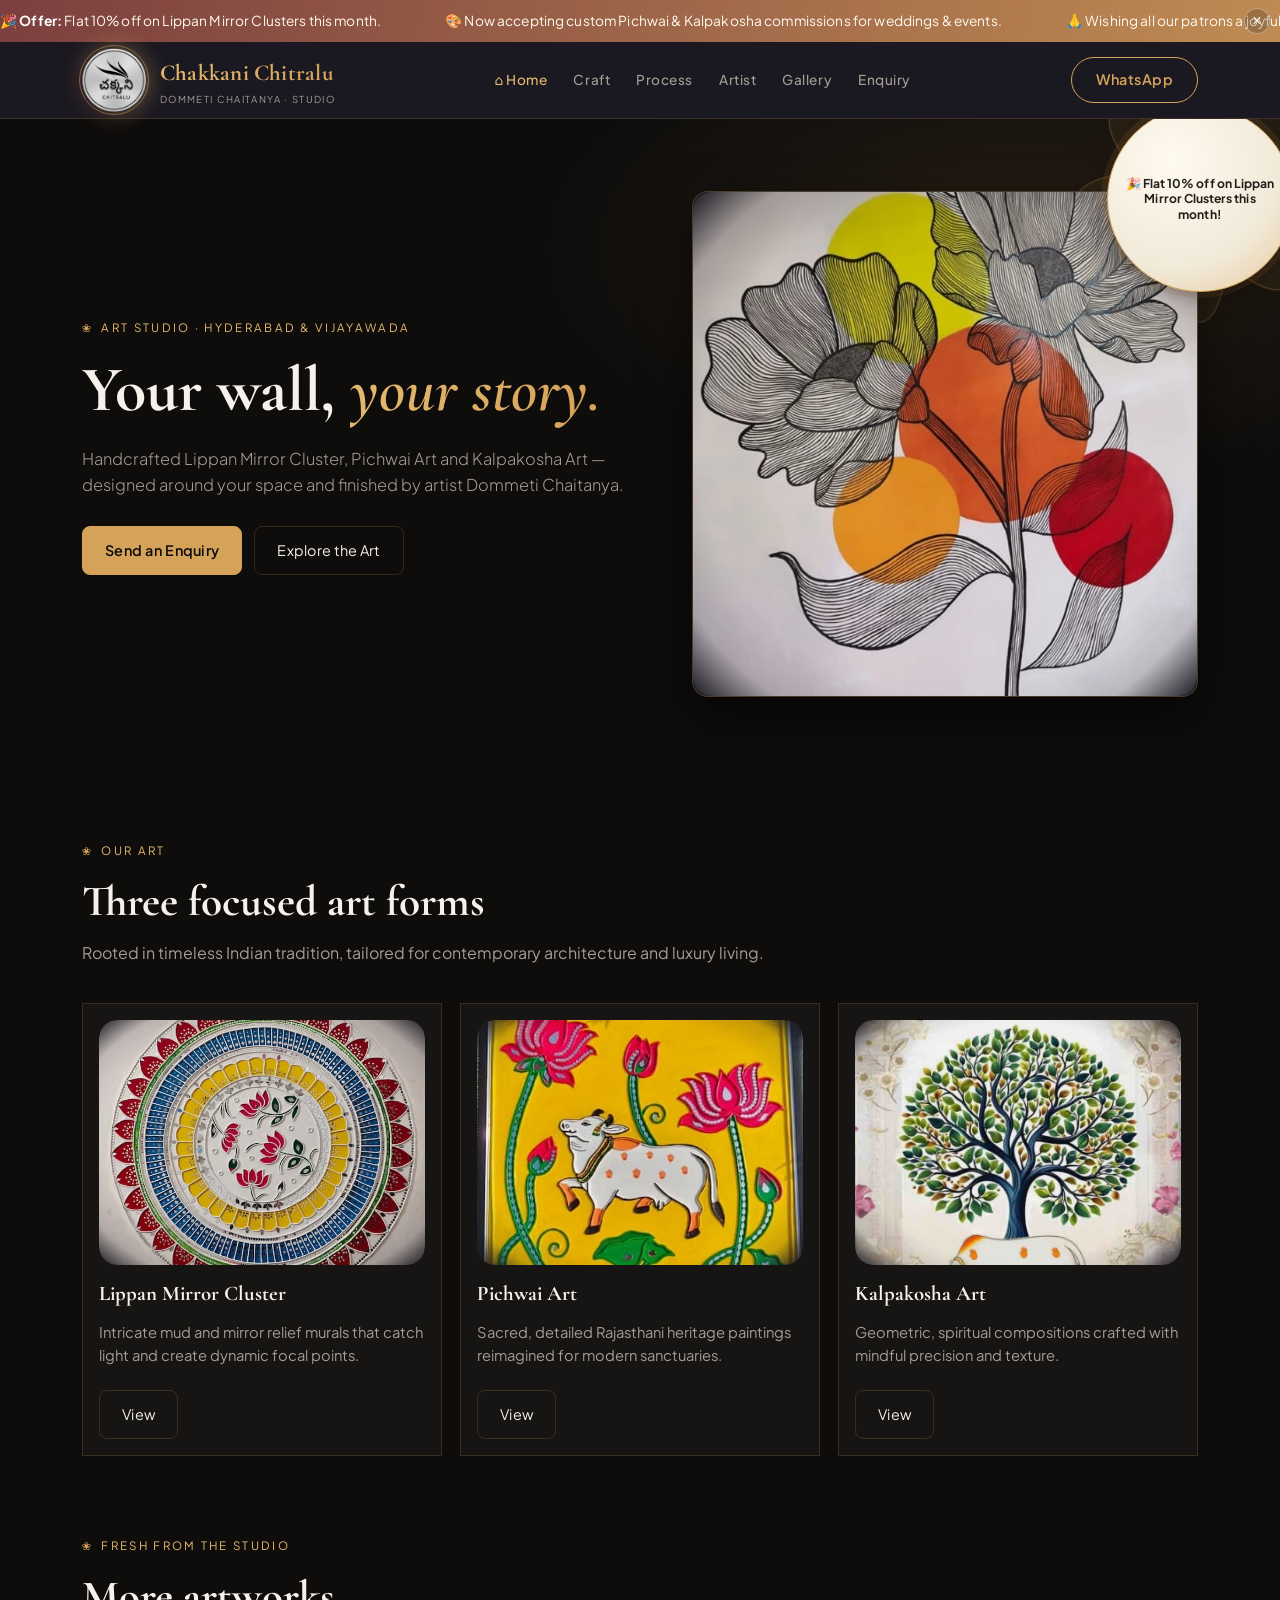
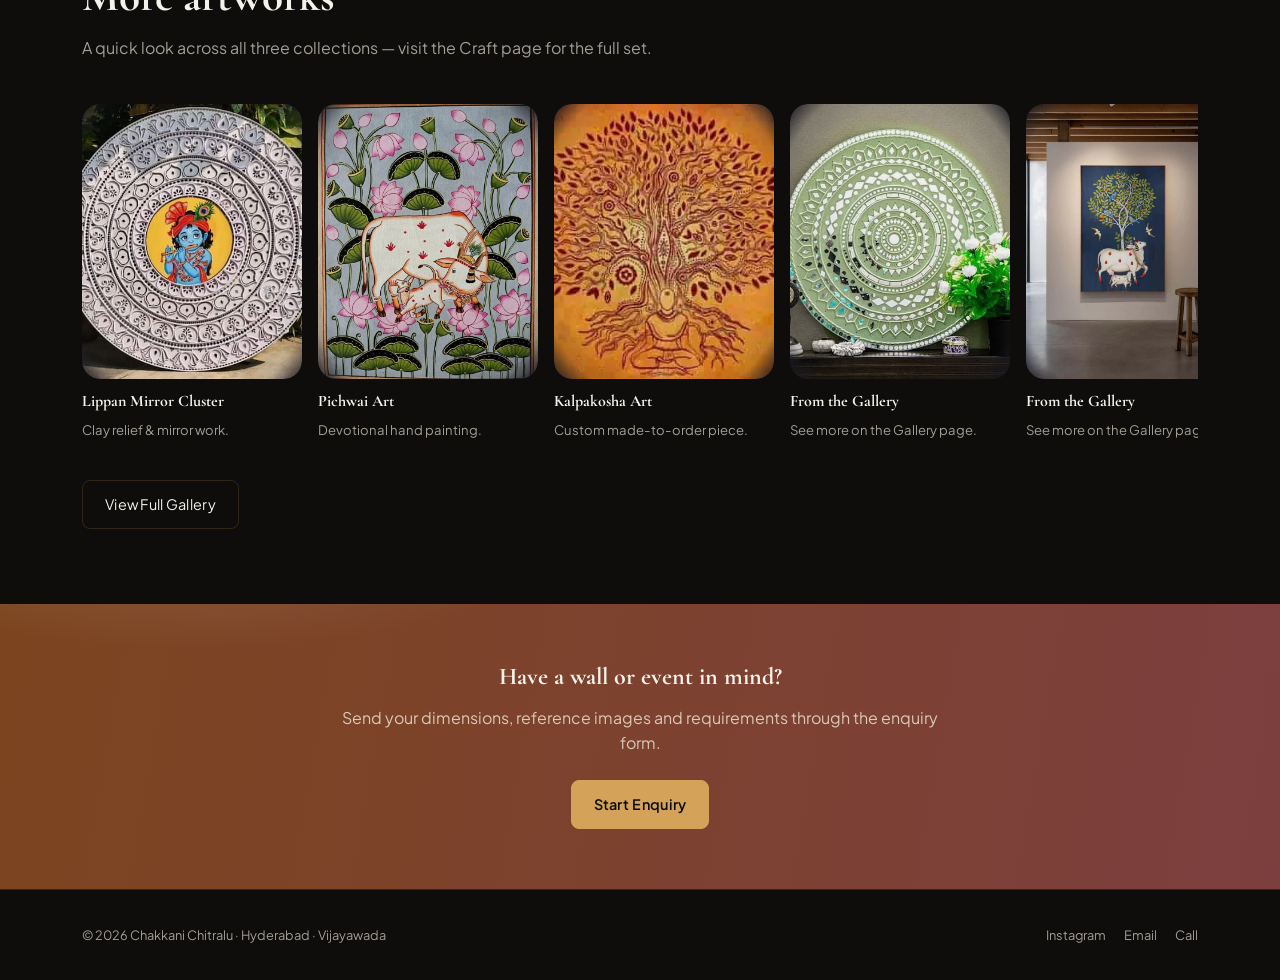
==== commit d284d279: "Add files via upload" ====
--- a/index.html
+++ b/index.html
@@ -1,4 +1,4 @@
-<!doctype html><html lang="en"><head><meta charset="utf-8"><meta name="viewport" content="width=device-width,initial-scale=1"><link rel="icon" type="image/png" sizes="32x32" href="assets/logo/favicon-32.png"><link rel="icon" type="image/png" sizes="64x64" href="assets/logo/favicon-64.png"><link rel="apple-touch-icon" href="assets/logo/favicon-180.png"><title>Handcrafted Art Studio | Chakkani Chitralu</title><link rel="preconnect" href="https://fonts.googleapis.com"><link rel="preconnect" href="https://fonts.gstatic.com" crossorigin><link href="https://fonts.googleapis.com/css2?family=Cormorant+Garamond:ital,wght@0,500;0,600;0,700;1,500;1,600&family=Plus+Jakarta+Sans:wght@300;400;500;600&display=swap" rel="stylesheet"><style>:root{--bg:#0E0D0C;--bg2:#171513;--clay:#D4A359;--soft:#E5B86F;--maroon:#7c3f3f;--paper:#F5F2EB;--muted:#A39D94;--line:rgba(212,163,89,.18)}*{box-sizing:border-box}html{scroll-behavior:smooth}body{margin:0;background:var(--bg);color:var(--paper);font-family:'Plus Jakarta Sans',system-ui,sans-serif;line-height:1.6}a{color:inherit}.wrap{max-width:1180px;margin:auto;padding:0 32px}@media(max-width:640px){.wrap{padding:0 20px}}h1,h2,h3{font-family:'Cormorant Garamond',Georgia,serif;margin:0;line-height:1.1}.script{font-family:'Cormorant Garamond',serif;font-style:italic;font-weight:600;color:var(--soft)}header.site{position:sticky;top:0;z-index:50;background:rgba(28,26,34,.95);backdrop-filter:blur(10px);border-bottom:1px solid var(--line)}.nav-row{min-height:76px;display:flex;align-items:center;justify-content:space-between;gap:20px}.brand{text-decoration:none;font-family:'Cormorant Garamond',Georgia,serif;font-size:1.2rem;font-weight:600}.brand small{display:block;font:400 .6rem 'Plus Jakarta Sans';letter-spacing:.14em;text-transform:uppercase;color:var(--muted)}nav.links{display:flex;gap:24px;align-items:center}nav.links a{text-decoration:none;color:var(--muted);font-size:.85rem}nav.links a:hover{color:var(--soft)}.btn{display:inline-flex;padding:12px 22px;text-decoration:none;border:1px solid var(--line);font-size:.9rem;cursor:pointer}.btn-primary{background:var(--clay);color:#0E0D0C;border-color:var(--clay);font-weight:600}.btn-primary:hover{background:var(--soft)}.nav-toggle{display:none;background:none;border:1px solid var(--line);color:var(--paper);width:40px;height:40px}@media(max-width:860px){nav.links{position:fixed;right:0;top:76px;width:min(82vw,330px);height:calc(100vh - 76px);background:#1a171f;display:flex;flex-direction:column;align-items:flex-start;padding:35px;transform:translateX(110%);transition:.3s}.links.open{transform:none}.nav-toggle{display:block}.nav-cta{display:none}}.hero{padding:72px 0 64px;background:radial-gradient(ellipse 800px 400px at 80% 20%,rgba(201,135,60,.13),transparent 60%),var(--bg)}.hero-grid{display:grid;grid-template-columns:1.05fr .95fr;gap:50px;align-items:center}@media(max-width:900px){.hero-grid{grid-template-columns:1fr}}.eyebrow{font-size:.72rem;letter-spacing:.2em;text-transform:uppercase;color:var(--soft);margin-bottom:18px}.hero h1{font-size:clamp(2.4rem,5vw,4rem)}.hero p{color:var(--muted);max-width:55ch;font-weight:300;font-size:1.02rem;margin:20px 0 28px}.hero-actions{display:flex;gap:12px;flex-wrap:wrap}.hero-image{aspect-ratio:1/1;overflow:hidden;border:1px solid var(--line);background:var(--bg2)}.hero-image img,.card-image img,.gallery-item img,.about-image img{width:100%;height:100%;object-fit:cover}.page-head{padding:70px 0 45px;border-bottom:1px solid var(--line)}.page-head h1{font-size:clamp(2.2rem,5vw,3.6rem)}.page-head p{color:var(--muted);max-width:65ch}section.pad{padding:75px 0}.section-head{max-width:700px;margin-bottom:38px}.section-head h2{font-size:clamp(1.9rem,3.5vw,2.7rem)}.section-head p{color:var(--muted);margin-top:14px}.cards{display:grid;grid-template-columns:repeat(3,1fr);gap:18px}@media(max-width:900px){.cards{grid-template-columns:1fr 1fr}}@media(max-width:600px){.cards{grid-template-columns:1fr}}.card{background:var(--bg2);border:1px solid var(--line);padding:16px}.card-image{aspect-ratio:4/3;background:#17151b;overflow:hidden;margin-bottom:18px}.card h3{font-size:1.3rem}.card p{color:var(--muted);font-size:.92rem}.card .btn{margin-top:8px}.gallery-grid{display:grid;grid-template-columns:repeat(3,1fr);gap:16px}@media(max-width:760px){.gallery-grid{grid-template-columns:1fr 1fr}}@media(max-width:500px){.gallery-grid{grid-template-columns:1fr}}.gallery-item{aspect-ratio:1;overflow:hidden;border:1px solid var(--line);background:var(--bg2)}.process{display:grid;grid-template-columns:repeat(4,1fr);gap:24px}@media(max-width:800px){.process{grid-template-columns:1fr 1fr}}@media(max-width:520px){.process{grid-template-columns:1fr}}.step{border-top:1px solid var(--clay);padding-top:16px}.step b{color:var(--soft);font-size:.8rem}.step h3{margin:8px 0}.step p{color:var(--muted);font-size:.9rem}.about{display:grid;grid-template-columns:.8fr 1.2fr;gap:50px;align-items:center}@media(max-width:800px){.about{grid-template-columns:1fr}}.about-image{aspect-ratio:4/5;background:var(--bg2);border:1px solid var(--line);overflow:hidden}.about p{color:var(--muted)}.contact{display:grid;grid-template-columns:.8fr 1.2fr;gap:55px}@media(max-width:850px){.contact{grid-template-columns:1fr}}.contact-list{list-style:none;padding:0;margin:0}.contact-list li{padding:14px 0;border-bottom:1px solid var(--line)}.contact-list strong{display:block}.contact-list span,.contact-list a{color:var(--muted);text-decoration:none}form{display:flex;flex-direction:column;gap:15px}.field{display:flex;flex-direction:column;gap:6px}.field label{font-size:.75rem;text-transform:uppercase;letter-spacing:.08em;color:var(--muted)}input,select,textarea{background:var(--bg2);border:1px solid var(--line);color:var(--paper);padding:12px;font:inherit}textarea{min-height:120px;resize:vertical}.form-msg{color:var(--soft);min-height:1.3em}.cta{padding:60px 0;text-align:center;background:linear-gradient(100deg,#7c451f,var(--maroon))}.cta p{max-width:600px;margin:14px auto 24px;color:#f1ead9cc}footer{border-top:1px solid var(--line);padding:35px 0;color:var(--muted);font-size:.8rem}.footer-row{display:flex;justify-content:space-between;gap:20px;flex-wrap:wrap}.footer-links{display:flex;gap:18px;list-style:none;margin:0;padding:0}.footer-links a{text-decoration:none}
+<!doctype html><html lang="en"><head><meta charset="utf-8"><meta name="viewport" content="width=device-width,initial-scale=1"><link rel="icon" type="image/png" sizes="32x32" href="assets/logo/favicon-32.png"><link rel="icon" type="image/png" sizes="64x64" href="assets/logo/favicon-64.png"><link rel="apple-touch-icon" href="assets/logo/favicon-180.png"><title>Handcrafted Art Studio | Chakkani Chitralu</title><meta name="description" content="Chakkani Chitralu — handcrafted Lippan Mirror, Pichwai and Kalpakosha wall art by artist Dommeti Chaitanya. Custom-made pieces for homes and commercial spaces across Hyderabad &amp; Vijayawada."><link rel="canonical" href="https://chakkanichitralu.art/"><meta property="og:type" content="website"><meta property="og:site_name" content="Chakkani Chitralu"><meta property="og:title" content="Handcrafted Art Studio | Chakkani Chitralu"><meta property="og:description" content="Handcrafted Lippan Mirror, Pichwai and Kalpakosha wall art — designed around your space and finished by artist Dommeti Chaitanya."><meta property="og:url" content="https://chakkanichitralu.art/"><meta property="og:image" content="https://chakkanichitralu.art/assets/uploads/home-hero.jpg"><meta name="twitter:card" content="summary_large_image"><meta name="twitter:title" content="Handcrafted Art Studio | Chakkani Chitralu"><meta name="twitter:description" content="Handcrafted Lippan Mirror, Pichwai and Kalpakosha wall art — designed around your space."><meta name="twitter:image" content="https://chakkanichitralu.art/assets/uploads/home-hero.jpg"><script type="application/ld+json">{"@context":"https://schema.org","@type":"ArtGallery","name":"Chakkani Chitralu","image":"https://chakkanichitralu.art/assets/uploads/home-hero.jpg","url":"https://chakkanichitralu.art/","description":"Handcrafted Lippan Mirror, Pichwai and Kalpakosha wall art studio led by artist Dommeti Chaitanya.","address":[{"@type":"PostalAddress","addressLocality":"Hyderabad","addressRegion":"Telangana","addressCountry":"IN"},{"@type":"PostalAddress","addressLocality":"Vijayawada","addressRegion":"Andhra Pradesh","addressCountry":"IN"}],"sameAs":[]}</script><link rel="preconnect" href="https://fonts.googleapis.com"><link rel="preconnect" href="https://fonts.gstatic.com" crossorigin><link rel="preload" as="style" href="https://fonts.googleapis.com/css2?family=Cormorant+Garamond:ital,wght@0,500;0,600;0,700;1,500;1,600&family=Plus+Jakarta+Sans:wght@300;400;500;600&display=swap" onload="this.onload=null;this.rel='stylesheet'"><noscript><link rel="stylesheet" href="https://fonts.googleapis.com/css2?family=Cormorant+Garamond:ital,wght@0,500;0,600;0,700;1,500;1,600&family=Plus+Jakarta+Sans:wght@300;400;500;600&display=swap"></noscript><style>:root{--bg:#0E0D0C;--bg2:#171513;--clay:#D4A359;--soft:#E5B86F;--maroon:#7c3f3f;--paper:#F5F2EB;--muted:#A39D94;--line:rgba(212,163,89,.18)}*{box-sizing:border-box}html{scroll-behavior:smooth}body{margin:0;background:var(--bg);color:var(--paper);font-family:'Plus Jakarta Sans',system-ui,sans-serif;line-height:1.6}a{color:inherit}.wrap{max-width:1180px;margin:auto;padding:0 32px}@media(max-width:640px){.wrap{padding:0 20px}}h1,h2,h3{font-family:'Cormorant Garamond',Georgia,serif;margin:0;line-height:1.1}.script{font-family:'Cormorant Garamond',serif;font-style:italic;font-weight:600;color:var(--soft)}header.site{position:sticky;top:0;z-index:50;background:rgba(28,26,34,.95);backdrop-filter:blur(10px);border-bottom:1px solid var(--line)}.nav-row{min-height:76px;display:flex;align-items:center;justify-content:space-between;gap:20px}.brand{text-decoration:none;font-family:'Cormorant Garamond',Georgia,serif;font-size:1.2rem;font-weight:600}.brand small{display:block;font:400 .6rem 'Plus Jakarta Sans';letter-spacing:.14em;text-transform:uppercase;color:var(--muted)}nav.links{display:flex;gap:24px;align-items:center}nav.links a{text-decoration:none;color:var(--muted);font-size:.85rem}nav.links a:hover{color:var(--soft)}.btn{display:inline-flex;padding:12px 22px;text-decoration:none;border:1px solid var(--line);font-size:.9rem;cursor:pointer}.btn-primary{background:var(--clay);color:#0E0D0C;border-color:var(--clay);font-weight:600}.btn-primary:hover{background:var(--soft)}.nav-toggle{display:none;background:none;border:1px solid var(--line);color:var(--paper);width:40px;height:40px}@media(max-width:860px){nav.links{position:fixed;right:0;top:76px;width:min(82vw,330px);height:calc(100vh - 76px);background:#1a171f;display:flex;flex-direction:column;align-items:flex-start;padding:35px;transform:translateX(110%);transition:.3s}.links.open{transform:none}.nav-toggle{display:block}.nav-cta{display:none}}.hero{padding:72px 0 64px;background:radial-gradient(ellipse 800px 400px at 80% 20%,rgba(201,135,60,.13),transparent 60%),var(--bg)}.hero-grid{display:grid;grid-template-columns:1.05fr .95fr;gap:50px;align-items:center}@media(max-width:900px){.hero-grid{grid-template-columns:1fr}}.eyebrow{font-size:.72rem;letter-spacing:.2em;text-transform:uppercase;color:var(--soft);margin-bottom:18px}.hero h1{font-size:clamp(2.4rem,5vw,4rem)}.hero p{color:var(--muted);max-width:55ch;font-weight:300;font-size:1.02rem;margin:20px 0 28px}.hero-actions{display:flex;gap:12px;flex-wrap:wrap}.hero-image{aspect-ratio:1/1;overflow:hidden;border:1px solid var(--line);background:var(--bg2)}.hero-image img,.card-image img,.gallery-item img,.about-image img{width:100%;height:100%;object-fit:cover}.page-head{padding:70px 0 45px;border-bottom:1px solid var(--line)}.page-head h1{font-size:clamp(2.2rem,5vw,3.6rem)}.page-head p{color:var(--muted);max-width:65ch}section.pad{padding:75px 0}.section-head{max-width:700px;margin-bottom:38px}.section-head h2{font-size:clamp(1.9rem,3.5vw,2.7rem)}.section-head p{color:var(--muted);margin-top:14px}.cards{display:grid;grid-template-columns:repeat(3,1fr);gap:18px}@media(max-width:900px){.cards{grid-template-columns:1fr 1fr}}@media(max-width:600px){.cards{grid-template-columns:1fr}}.card{background:var(--bg2);border:1px solid var(--line);padding:16px}.card-image{aspect-ratio:4/3;background:#17151b;overflow:hidden;margin-bottom:18px}.card h3{font-size:1.3rem}.card p{color:var(--muted);font-size:.92rem}.card .btn{margin-top:8px}.gallery-grid{display:grid;grid-template-columns:repeat(3,1fr);gap:16px}@media(max-width:760px){.gallery-grid{grid-template-columns:1fr 1fr}}@media(max-width:500px){.gallery-grid{grid-template-columns:1fr}}.gallery-item{aspect-ratio:1;overflow:hidden;border:1px solid var(--line);background:var(--bg2)}.process{display:grid;grid-template-columns:repeat(4,1fr);gap:24px}@media(max-width:800px){.process{grid-template-columns:1fr 1fr}}@media(max-width:520px){.process{grid-template-columns:1fr}}.step{border-top:1px solid var(--clay);padding-top:16px}.step b{color:var(--soft);font-size:.8rem}.step h3{margin:8px 0}.step p{color:var(--muted);font-size:.9rem}.about{display:grid;grid-template-columns:.8fr 1.2fr;gap:50px;align-items:center}@media(max-width:800px){.about{grid-template-columns:1fr}}.about-image{aspect-ratio:4/5;background:var(--bg2);border:1px solid var(--line);overflow:hidden}.about p{color:var(--muted)}.contact{display:grid;grid-template-columns:.8fr 1.2fr;gap:55px}@media(max-width:850px){.contact{grid-template-columns:1fr}}.contact-list{list-style:none;padding:0;margin:0}.contact-list li{padding:14px 0;border-bottom:1px solid var(--line)}.contact-list strong{display:block}.contact-list span,.contact-list a{color:var(--muted);text-decoration:none}form{display:flex;flex-direction:column;gap:15px}.field{display:flex;flex-direction:column;gap:6px}.field label{font-size:.75rem;text-transform:uppercase;letter-spacing:.08em;color:var(--muted)}input,select,textarea{background:var(--bg2);border:1px solid var(--line);color:var(--paper);padding:12px;font:inherit}textarea{min-height:120px;resize:vertical}.form-msg{color:var(--soft);min-height:1.3em}.cta{padding:60px 0;text-align:center;background:linear-gradient(100deg,#7c451f,var(--maroon))}.cta p{max-width:600px;margin:14px auto 24px;color:#f1ead9cc}footer{border-top:1px solid var(--line);padding:35px 0;color:var(--muted);font-size:.8rem}.footer-row{display:flex;justify-content:space-between;gap:20px;flex-wrap:wrap}.footer-links{display:flex;gap:18px;list-style:none;margin:0;padding:0}.footer-links a{text-decoration:none}
 /* ---------- IMAGE BACKGROUND BLENDING ---------- */
 /* Soft, seamless artwork presentation */
 .art-image,
@@ -85,8 +85,8 @@
 .gallery-image-wrap img,
 .art-image-wrap img { position:relative; z-index:1; }
 
-</style><link rel="stylesheet" href="assets/theme-enhance.css">
-</head><body><div class="announce-banner" id="announceBanner"><div class="announce-track"><span class="announce-item">&#127881; <b>Offer:</b> Flat 10% off on Lippan Mirror Clusters this month.</span><span class="announce-item">&#127912; Now accepting custom Pichwai &amp; Kalpakosha commissions for weddings &amp; events.</span><span class="announce-item">&#128591; Wishing all our patrons a joyful festive season from Chakkani Chitralu!</span><span class="announce-item" aria-hidden="true">&#127881; <b>Offer:</b> Flat 10% off on Lippan Mirror Clusters this month.</span><span class="announce-item" aria-hidden="true">&#127912; Now accepting custom Pichwai &amp; Kalpakosha commissions for weddings &amp; events.</span><span class="announce-item" aria-hidden="true">&#128591; Wishing all our patrons a joyful festive season from Chakkani Chitralu!</span></div><button class="announce-close" id="announceClose" aria-label="Dismiss announcement">&times;</button></div><header class="site"><div class="wrap nav-row"><a class="brand" href="index.html"><span class="brand-mark"><img src="assets/logo/chakkani-chitralu-logo.png" alt="Chakkani Chitralu logo"></span><span class="brand-text"><span class="brand-title">Chakkani Chitralu</span><small>Dommeti Chaitanya &middot; Studio</small></span></a><nav class="links" id="navLinks"><a href="index.html" class="nav-home">&#8962; Home</a><a href="craft.html">Craft</a><a href="process.html">Process</a><a href="artist.html">Artist</a><a href="gallery.html">Gallery</a><a href="enquiry.html">Enquiry</a></nav><a class="btn btn-primary nav-cta" href="https://wa.me/918897343720?text=Hello!%20" target="_blank">WhatsApp</a><button class="nav-toggle" id="navToggle">☰</button></div></header><main><section class="hero">
+</style><link rel="preload" as="style" href="assets/theme-enhance.css" onload="this.onload=null;this.rel='stylesheet'"><noscript><link rel="stylesheet" href="assets/theme-enhance.css"></noscript>
+</head><body><div class="announce-banner" id="announceBanner"><div class="announce-track"><span class="announce-item">&#127881; <b>Offer:</b> Flat 10% off on Lippan Mirror Clusters this month.</span><span class="announce-item">&#127912; Now accepting custom Pichwai &amp; Kalpakosha commissions for weddings &amp; events.</span><span class="announce-item">&#128591; Wishing all our patrons a joyful festive season from Chakkani Chitralu!</span><span class="announce-item" aria-hidden="true">&#127881; <b>Offer:</b> Flat 10% off on Lippan Mirror Clusters this month.</span><span class="announce-item" aria-hidden="true">&#127912; Now accepting custom Pichwai &amp; Kalpakosha commissions for weddings &amp; events.</span><span class="announce-item" aria-hidden="true">&#128591; Wishing all our patrons a joyful festive season from Chakkani Chitralu!</span></div><button class="announce-close" id="announceClose" aria-label="Dismiss announcement">&times;</button></div><header class="site"><div class="wrap nav-row"><a class="brand" href="index.html"><span class="brand-mark"><img loading="lazy" decoding="async" src="assets/logo/chakkani-chitralu-logo.png" alt="Chakkani Chitralu logo"></span><span class="brand-text"><span class="brand-title">Chakkani Chitralu</span><small>Dommeti Chaitanya &middot; Studio</small></span></a><nav class="links" id="navLinks"><a href="index.html" class="nav-home">&#8962; Home</a><a href="craft.html">Craft</a><a href="process.html">Process</a><a href="artist.html">Artist</a><a href="gallery.html">Gallery</a><a href="enquiry.html">Enquiry</a></nav><a class="btn btn-primary nav-cta" href="https://wa.me/918897343720?text=Hello!%20" target="_blank">WhatsApp</a><button class="nav-toggle" id="navToggle">☰</button></div></header><main><section class="hero">
 <!-- ============================================================
      FLOWER ANNOUNCEMENT BANNER — for future announcements
      This small round badge is shown in the middle of the spinning
@@ -96,6 +96,6 @@
      else, change the href="enquiry.html" on the <a> tag.
      To hide it temporarily, add style="display:none" to the <a>.
 ============================================================ -->
-<a href="enquiry.html" class="flower-banner" id="flowerBanner"><span>&#127881; Wishing you a very Happy Independence Day!✨ </span></a>
-<div class="wrap hero-grid"><div><div class="eyebrow">Art Studio · Hyderabad & Vijayawada</div><h1>Your wall, <span class="script">your story.</span></h1><p>Handcrafted Lippan Mirror Cluster, Pichwai Art and Kalpavriksha Art — designed around your space and finished by artist Dommeti Chaitanya.</p><div class="hero-actions"><a class="btn btn-primary" href="enquiry.html">Send an Enquiry</a><a class="btn" href="craft.html">Explore the Art</a></div></div><div class="hero-image"><img src="assets/uploads/home-hero.jpg" alt="Your selected Chakkani Chitralu artwork"></div></div></section><section class="pad"><div class="wrap"><div class="section-head"><div class="eyebrow">Our Art</div><h2>Three focused art forms</h2><p>Rooted in timeless Indian tradition, tailored for contemporary architecture and luxury living.</p></div><div class="cards"><div class="card"><div class="card-image"><img src="assets/lippan/image-01.jpg" alt="Lippan Mirror Cluster"></div><h3>Lippan Mirror Cluster</h3><p>Intricate mud and mirror relief murals that catch light and create dynamic focal points.</p><a class="btn" href="craft.html#lippan">View</a></div><div class="card"><div class="card-image"><img src="assets/pichwai/image-01.jpg" alt="Pichwai Art"></div><h3>Pichwai Art</h3><p>Sacred, detailed Rajasthani heritage paintings reimagined for modern sanctuaries.</p><a class="btn" href="craft.html#pichwai">View</a></div><div class="card"><div class="card-image"><img src="assets/kalpakosha/image-01.jpg" alt="Kalpavriksha Art"></div><h3>Kalpavriksha Art</h3><p>Geometric, spiritual compositions crafted with mindful precision and texture.</p><a class="btn" href="craft.html#kalpakosha">View</a></div></div></div></section><section class="pad" style="padding-top:0"><div class="wrap"><div class="section-head"><div class="eyebrow">Fresh From the Studio</div><h2>More artworks</h2><p>A quick look across all three collections &mdash; visit the Craft page for the full set.</p></div><div class="side-strip"><div class="side-card"><div class="card-image"><img src="assets/lippan/image-02.jpg" alt="Lippan Mirror Cluster artwork"></div><h4>Lippan Mirror Cluster</h4><p>Clay relief &amp; mirror work.</p></div><div class="side-card"><div class="card-image"><img src="assets/pichwai/image-02.jpg" alt="Pichwai artwork"></div><h4>Pichwai Art</h4><p>Devotional hand painting.</p></div><div class="side-card"><div class="card-image"><img src="assets/kalpakosha/image-02.jpg" alt="Kalpavriksha artwork"></div><h4>Kalpavriksha Art</h4><p>Custom made-to-order piece.</p></div><div class="side-card"><div class="card-image"><img src="assets/gallery/image-10.jpg" alt="Chakkani Chitralu artwork"></div><h4>From the Gallery</h4><p>See more on the Gallery page.</p></div><div class="side-card"><div class="card-image"><img src="assets/gallery/image-11.jpg" alt="Chakkani Chitralu artwork"></div><h4>From the Gallery</h4><p>See more on the Gallery page.</p></div></div><a class="btn" href="gallery.html" style="margin-top:22px">View Full Gallery</a></div></section><section class="cta"><div class="wrap"><h2>Have a wall or event in mind?</h2><p>Send your dimensions, reference images and requirements through the enquiry form.</p><a class="btn btn-primary" href="enquiry.html">Start Enquiry</a></div></section></main><footer><div class="wrap footer-row"><span>© <span id="year"></span> Chakkani Chitralu · Hyderabad · Vijayawada</span><ul class="footer-links"><li><a href="https://www.instagram.com/chakkani_chitralu/" target="_blank">Instagram</a></li><li><a href="mailto:chakkanichitralu@gmail.com">Email</a></li><li><a href="tel:+918897343720">Call</a></li></ul></div></footer><script>const t=document.getElementById("navToggle"),n=document.getElementById("navLinks");if(t)t.onclick=()=>n.classList.toggle("open");const y=document.getElementById("year");if(y)y.textContent=new Date().getFullYear();</script><script src="assets/theme-enhance.js" defer></script>
-</body></html>
+<a href="enquiry.html" class="flower-banner" id="flowerBanner"><span>&#127881; Flat 10% off on Lippan Mirror Clusters this month!</span></a>
+<div class="wrap hero-grid"><div><div class="eyebrow">Art Studio · Hyderabad & Vijayawada</div><h1>Your wall, <span class="script">your story.</span></h1><p>Handcrafted Lippan Mirror Cluster, Pichwai Art and Kalpakosha Art — designed around your space and finished by artist Dommeti Chaitanya.</p><div class="hero-actions"><a class="btn btn-primary" href="enquiry.html">Send an Enquiry</a><a class="btn" href="craft.html">Explore the Art</a></div></div><div class="hero-image"><img loading="eager" fetchpriority="high" decoding="async" src="assets/uploads/home-hero.jpg" alt="Your selected Chakkani Chitralu artwork"></div></div></section><section class="pad"><div class="wrap"><div class="section-head"><div class="eyebrow">Our Art</div><h2>Three focused art forms</h2><p>Rooted in timeless Indian tradition, tailored for contemporary architecture and luxury living.</p></div><div class="cards"><div class="card"><div class="card-image"><img loading="lazy" decoding="async" src="assets/lippan/image-01.jpg" alt="Lippan Mirror Cluster"></div><h3>Lippan Mirror Cluster</h3><p>Intricate mud and mirror relief murals that catch light and create dynamic focal points.</p><a class="btn" href="craft.html#lippan">View</a></div><div class="card"><div class="card-image"><img loading="lazy" decoding="async" src="assets/pichwai/image-01.jpg" alt="Pichwai Art"></div><h3>Pichwai Art</h3><p>Sacred, detailed Rajasthani heritage paintings reimagined for modern sanctuaries.</p><a class="btn" href="craft.html#pichwai">View</a></div><div class="card"><div class="card-image"><img loading="lazy" decoding="async" src="assets/kalpakosha/image-01.jpg" alt="Kalpakosha Art"></div><h3>Kalpakosha Art</h3><p>Geometric, spiritual compositions crafted with mindful precision and texture.</p><a class="btn" href="craft.html#kalpakosha">View</a></div></div></div></section><section class="pad" style="padding-top:0"><div class="wrap"><div class="section-head"><div class="eyebrow">Fresh From the Studio</div><h2>More artworks</h2><p>A quick look across all three collections &mdash; visit the Craft page for the full set.</p></div><div class="side-strip"><div class="side-card"><div class="card-image"><img loading="lazy" decoding="async" src="assets/lippan/image-02.jpg" alt="Lippan Mirror Cluster artwork"></div><h4>Lippan Mirror Cluster</h4><p>Clay relief &amp; mirror work.</p></div><div class="side-card"><div class="card-image"><img loading="lazy" decoding="async" src="assets/pichwai/image-02.jpg" alt="Pichwai artwork"></div><h4>Pichwai Art</h4><p>Devotional hand painting.</p></div><div class="side-card"><div class="card-image"><img loading="lazy" decoding="async" src="assets/kalpakosha/image-02.jpg" alt="Kalpakosha artwork"></div><h4>Kalpakosha Art</h4><p>Custom made-to-order piece.</p></div><div class="side-card"><div class="card-image"><img loading="lazy" decoding="async" src="assets/gallery/image-10.jpg" alt="Chakkani Chitralu artwork"></div><h4>From the Gallery</h4><p>See more on the Gallery page.</p></div><div class="side-card"><div class="card-image"><img loading="lazy" decoding="async" src="assets/gallery/image-11.jpg" alt="Chakkani Chitralu artwork"></div><h4>From the Gallery</h4><p>See more on the Gallery page.</p></div></div><a class="btn" href="gallery.html" style="margin-top:22px">View Full Gallery</a></div></section><section class="cta"><div class="wrap"><h2>Have a wall or event in mind?</h2><p>Send your dimensions, reference images and requirements through the enquiry form.</p><a class="btn btn-primary" href="enquiry.html">Start Enquiry</a></div></section></main><footer><div class="wrap footer-row"><span>© <span id="year"></span> Chakkani Chitralu · Hyderabad · Vijayawada</span><ul class="footer-links"><li><a href="https://www.instagram.com/chakkani_chitralu/" target="_blank">Instagram</a></li><li><a href="mailto:chakkanichitralu@gmail.com">Email</a></li><li><a href="tel:+918897343720">Call</a></li></ul></div></footer><script>const t=document.getElementById("navToggle"),n=document.getElementById("navLinks");if(t)t.onclick=()=>n.classList.toggle("open");const y=document.getElementById("year");if(y)y.textContent=new Date().getFullYear();</script><script src="assets/theme-enhance.js" defer></script>
+</body></html>
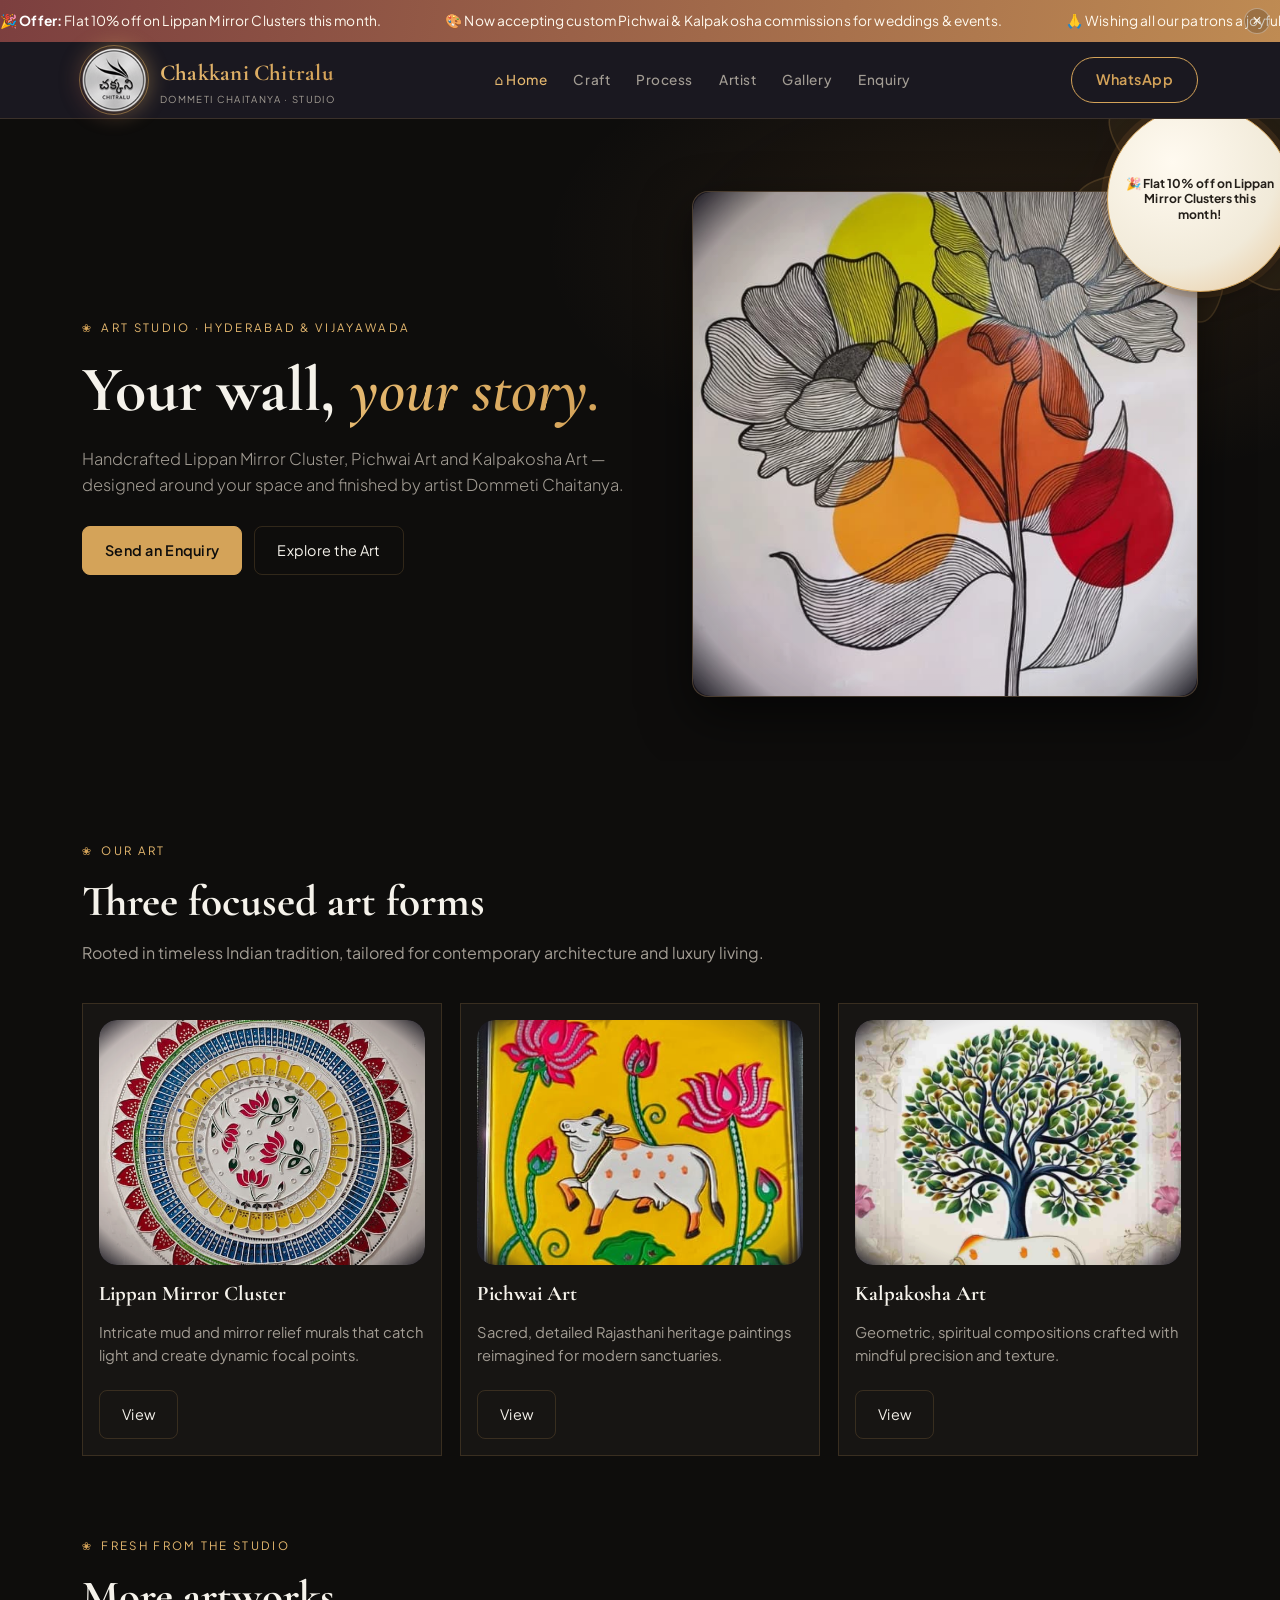
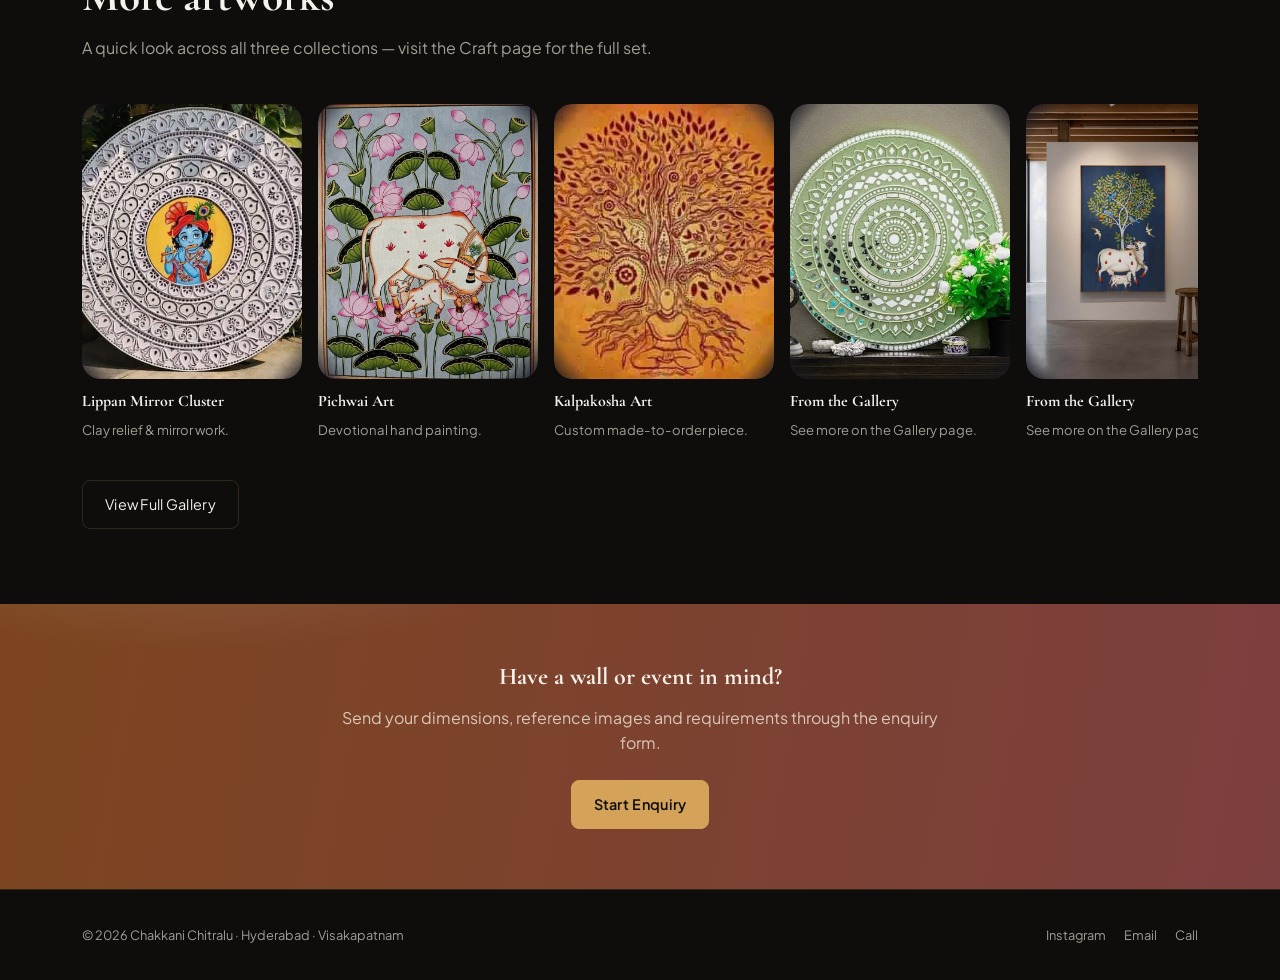
==== commit 9d0c1239: "Update index.html" ====
--- a/index.html
+++ b/index.html
@@ -97,5 +97,5 @@
      To hide it temporarily, add style="display:none" to the <a>.
 ============================================================ -->
 <a href="enquiry.html" class="flower-banner" id="flowerBanner"><span>&#127881; Flat 10% off on Lippan Mirror Clusters this month!</span></a>
-<div class="wrap hero-grid"><div><div class="eyebrow">Art Studio · Hyderabad & Vijayawada</div><h1>Your wall, <span class="script">your story.</span></h1><p>Handcrafted Lippan Mirror Cluster, Pichwai Art and Kalpakosha Art — designed around your space and finished by artist Dommeti Chaitanya.</p><div class="hero-actions"><a class="btn btn-primary" href="enquiry.html">Send an Enquiry</a><a class="btn" href="craft.html">Explore the Art</a></div></div><div class="hero-image"><img loading="eager" fetchpriority="high" decoding="async" src="assets/uploads/home-hero.jpg" alt="Your selected Chakkani Chitralu artwork"></div></div></section><section class="pad"><div class="wrap"><div class="section-head"><div class="eyebrow">Our Art</div><h2>Three focused art forms</h2><p>Rooted in timeless Indian tradition, tailored for contemporary architecture and luxury living.</p></div><div class="cards"><div class="card"><div class="card-image"><img loading="lazy" decoding="async" src="assets/lippan/image-01.jpg" alt="Lippan Mirror Cluster"></div><h3>Lippan Mirror Cluster</h3><p>Intricate mud and mirror relief murals that catch light and create dynamic focal points.</p><a class="btn" href="craft.html#lippan">View</a></div><div class="card"><div class="card-image"><img loading="lazy" decoding="async" src="assets/pichwai/image-01.jpg" alt="Pichwai Art"></div><h3>Pichwai Art</h3><p>Sacred, detailed Rajasthani heritage paintings reimagined for modern sanctuaries.</p><a class="btn" href="craft.html#pichwai">View</a></div><div class="card"><div class="card-image"><img loading="lazy" decoding="async" src="assets/kalpakosha/image-01.jpg" alt="Kalpakosha Art"></div><h3>Kalpakosha Art</h3><p>Geometric, spiritual compositions crafted with mindful precision and texture.</p><a class="btn" href="craft.html#kalpakosha">View</a></div></div></div></section><section class="pad" style="padding-top:0"><div class="wrap"><div class="section-head"><div class="eyebrow">Fresh From the Studio</div><h2>More artworks</h2><p>A quick look across all three collections &mdash; visit the Craft page for the full set.</p></div><div class="side-strip"><div class="side-card"><div class="card-image"><img loading="lazy" decoding="async" src="assets/lippan/image-02.jpg" alt="Lippan Mirror Cluster artwork"></div><h4>Lippan Mirror Cluster</h4><p>Clay relief &amp; mirror work.</p></div><div class="side-card"><div class="card-image"><img loading="lazy" decoding="async" src="assets/pichwai/image-02.jpg" alt="Pichwai artwork"></div><h4>Pichwai Art</h4><p>Devotional hand painting.</p></div><div class="side-card"><div class="card-image"><img loading="lazy" decoding="async" src="assets/kalpakosha/image-02.jpg" alt="Kalpakosha artwork"></div><h4>Kalpakosha Art</h4><p>Custom made-to-order piece.</p></div><div class="side-card"><div class="card-image"><img loading="lazy" decoding="async" src="assets/gallery/image-10.jpg" alt="Chakkani Chitralu artwork"></div><h4>From the Gallery</h4><p>See more on the Gallery page.</p></div><div class="side-card"><div class="card-image"><img loading="lazy" decoding="async" src="assets/gallery/image-11.jpg" alt="Chakkani Chitralu artwork"></div><h4>From the Gallery</h4><p>See more on the Gallery page.</p></div></div><a class="btn" href="gallery.html" style="margin-top:22px">View Full Gallery</a></div></section><section class="cta"><div class="wrap"><h2>Have a wall or event in mind?</h2><p>Send your dimensions, reference images and requirements through the enquiry form.</p><a class="btn btn-primary" href="enquiry.html">Start Enquiry</a></div></section></main><footer><div class="wrap footer-row"><span>© <span id="year"></span> Chakkani Chitralu · Hyderabad · Vijayawada</span><ul class="footer-links"><li><a href="https://www.instagram.com/chakkani_chitralu/" target="_blank">Instagram</a></li><li><a href="mailto:chakkanichitralu@gmail.com">Email</a></li><li><a href="tel:+918897343720">Call</a></li></ul></div></footer><script>const t=document.getElementById("navToggle"),n=document.getElementById("navLinks");if(t)t.onclick=()=>n.classList.toggle("open");const y=document.getElementById("year");if(y)y.textContent=new Date().getFullYear();</script><script src="assets/theme-enhance.js" defer></script>
-</body></html>+<div class="wrap hero-grid"><div><div class="eyebrow">Art Studio · Hyderabad & Vijayawada</div><h1>Your wall, <span class="script">your story.</span></h1><p>Handcrafted Lippan Mirror Cluster, Pichwai Art and Kalpakosha Art — designed around your space and finished by artist Dommeti Chaitanya.</p><div class="hero-actions"><a class="btn btn-primary" href="enquiry.html">Send an Enquiry</a><a class="btn" href="craft.html">Explore the Art</a></div></div><div class="hero-image"><img loading="eager" fetchpriority="high" decoding="async" src="assets/uploads/home-hero.jpg" alt="Your selected Chakkani Chitralu artwork"></div></div></section><section class="pad"><div class="wrap"><div class="section-head"><div class="eyebrow">Our Art</div><h2>Three focused art forms</h2><p>Rooted in timeless Indian tradition, tailored for contemporary architecture and luxury living.</p></div><div class="cards"><div class="card"><div class="card-image"><img loading="lazy" decoding="async" src="assets/lippan/image-01.jpg" alt="Lippan Mirror Cluster"></div><h3>Lippan Mirror Cluster</h3><p>Intricate mud and mirror relief murals that catch light and create dynamic focal points.</p><a class="btn" href="craft.html#lippan">View</a></div><div class="card"><div class="card-image"><img loading="lazy" decoding="async" src="assets/pichwai/image-01.jpg" alt="Pichwai Art"></div><h3>Pichwai Art</h3><p>Sacred, detailed Rajasthani heritage paintings reimagined for modern sanctuaries.</p><a class="btn" href="craft.html#pichwai">View</a></div><div class="card"><div class="card-image"><img loading="lazy" decoding="async" src="assets/kalpakosha/image-01.jpg" alt="Kalpakosha Art"></div><h3>Kalpakosha Art</h3><p>Geometric, spiritual compositions crafted with mindful precision and texture.</p><a class="btn" href="craft.html#kalpakosha">View</a></div></div></div></section><section class="pad" style="padding-top:0"><div class="wrap"><div class="section-head"><div class="eyebrow">Fresh From the Studio</div><h2>More artworks</h2><p>A quick look across all three collections &mdash; visit the Craft page for the full set.</p></div><div class="side-strip"><div class="side-card"><div class="card-image"><img loading="lazy" decoding="async" src="assets/lippan/image-02.jpg" alt="Lippan Mirror Cluster artwork"></div><h4>Lippan Mirror Cluster</h4><p>Clay relief &amp; mirror work.</p></div><div class="side-card"><div class="card-image"><img loading="lazy" decoding="async" src="assets/pichwai/image-02.jpg" alt="Pichwai artwork"></div><h4>Pichwai Art</h4><p>Devotional hand painting.</p></div><div class="side-card"><div class="card-image"><img loading="lazy" decoding="async" src="assets/kalpakosha/image-02.jpg" alt="Kalpakosha artwork"></div><h4>Kalpakosha Art</h4><p>Custom made-to-order piece.</p></div><div class="side-card"><div class="card-image"><img loading="lazy" decoding="async" src="assets/gallery/image-10.jpg" alt="Chakkani Chitralu artwork"></div><h4>From the Gallery</h4><p>See more on the Gallery page.</p></div><div class="side-card"><div class="card-image"><img loading="lazy" decoding="async" src="assets/gallery/image-11.jpg" alt="Chakkani Chitralu artwork"></div><h4>From the Gallery</h4><p>See more on the Gallery page.</p></div></div><a class="btn" href="gallery.html" style="margin-top:22px">View Full Gallery</a></div></section><section class="cta"><div class="wrap"><h2>Have a wall or event in mind?</h2><p>Send your dimensions, reference images and requirements through the enquiry form.</p><a class="btn btn-primary" href="enquiry.html">Start Enquiry</a></div></section></main><footer><div class="wrap footer-row"><span>© <span id="year"></span> Chakkani Chitralu · Hyderabad · Visakapatnam</span><ul class="footer-links"><li><a href="https://www.instagram.com/chakkani_chitralu/" target="_blank">Instagram</a></li><li><a href="mailto:chakkanichitralu@gmail.com">Email</a></li><li><a href="tel:+918897343720">Call</a></li></ul></div></footer><script>const t=document.getElementById("navToggle"),n=document.getElementById("navLinks");if(t)t.onclick=()=>n.classList.toggle("open");const y=document.getElementById("year");if(y)y.textContent=new Date().getFullYear();</script><script src="assets/theme-enhance.js" defer></script>
+</body></html>
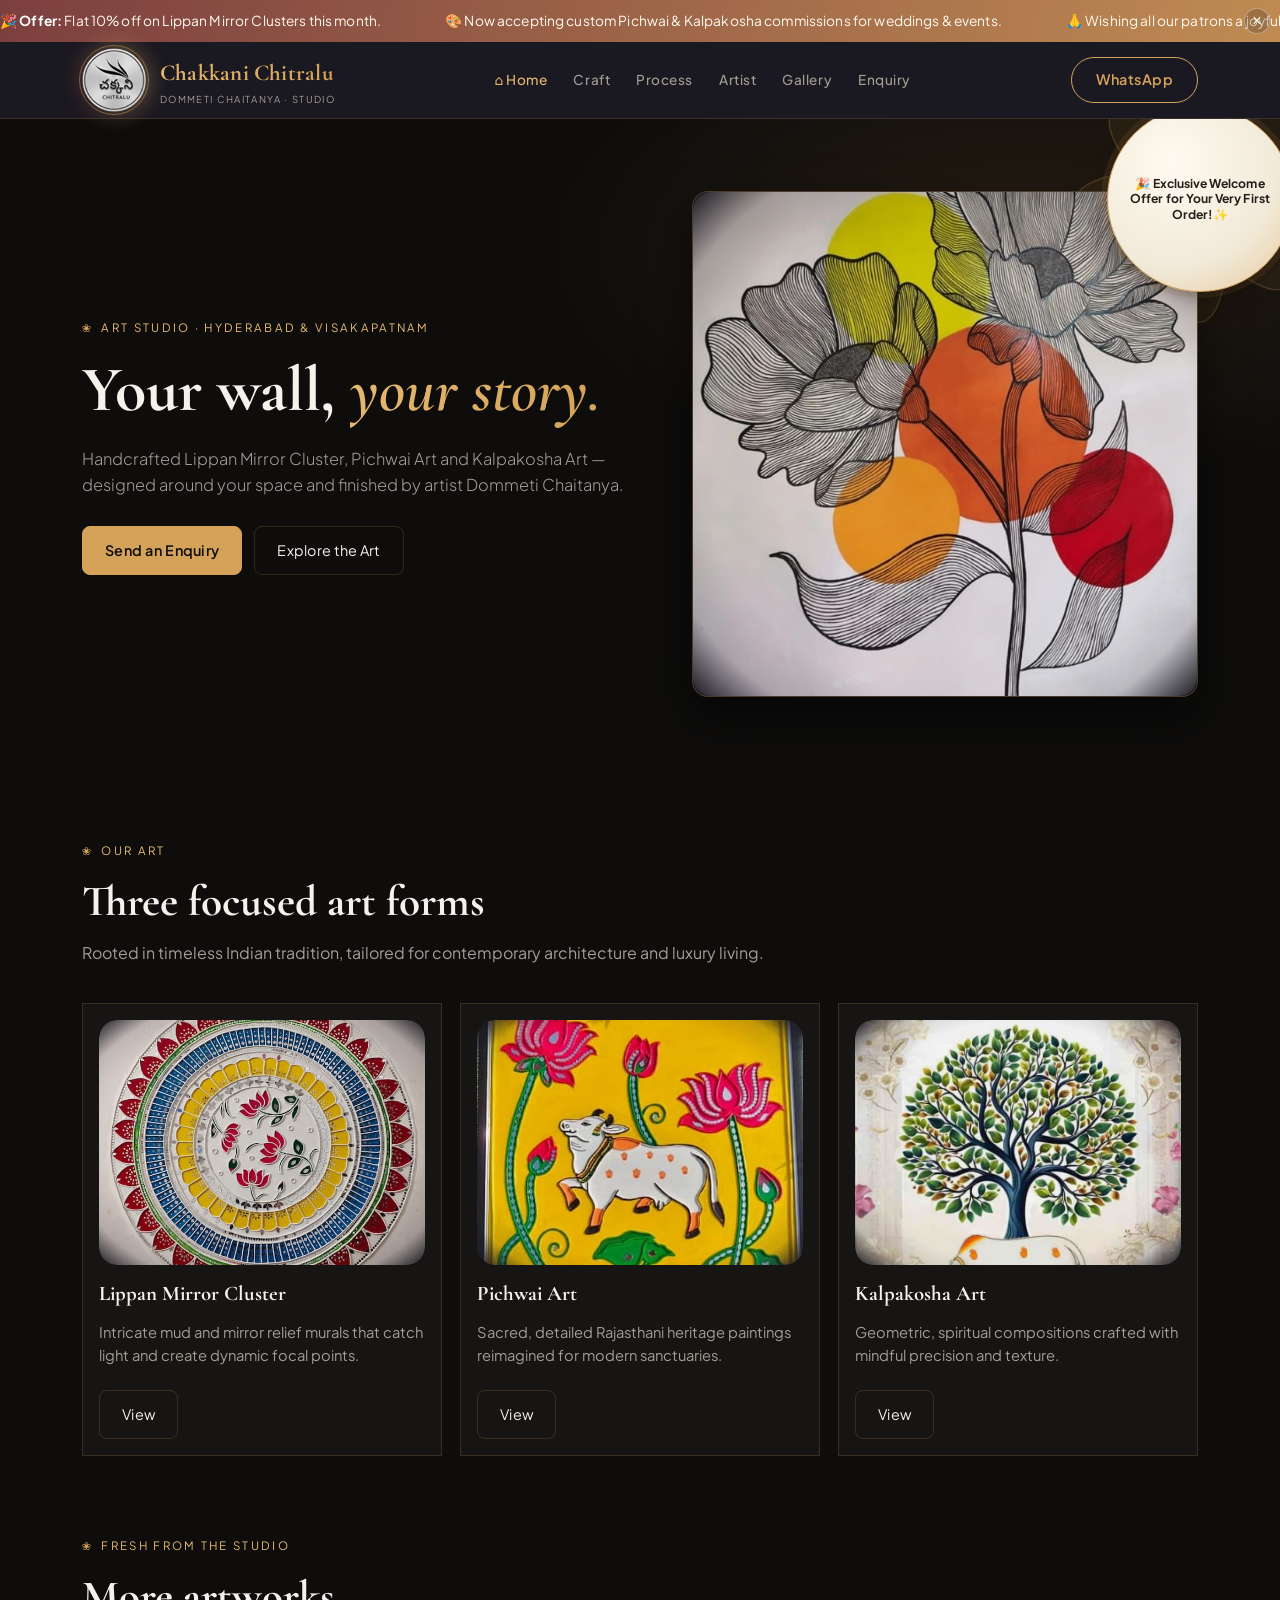
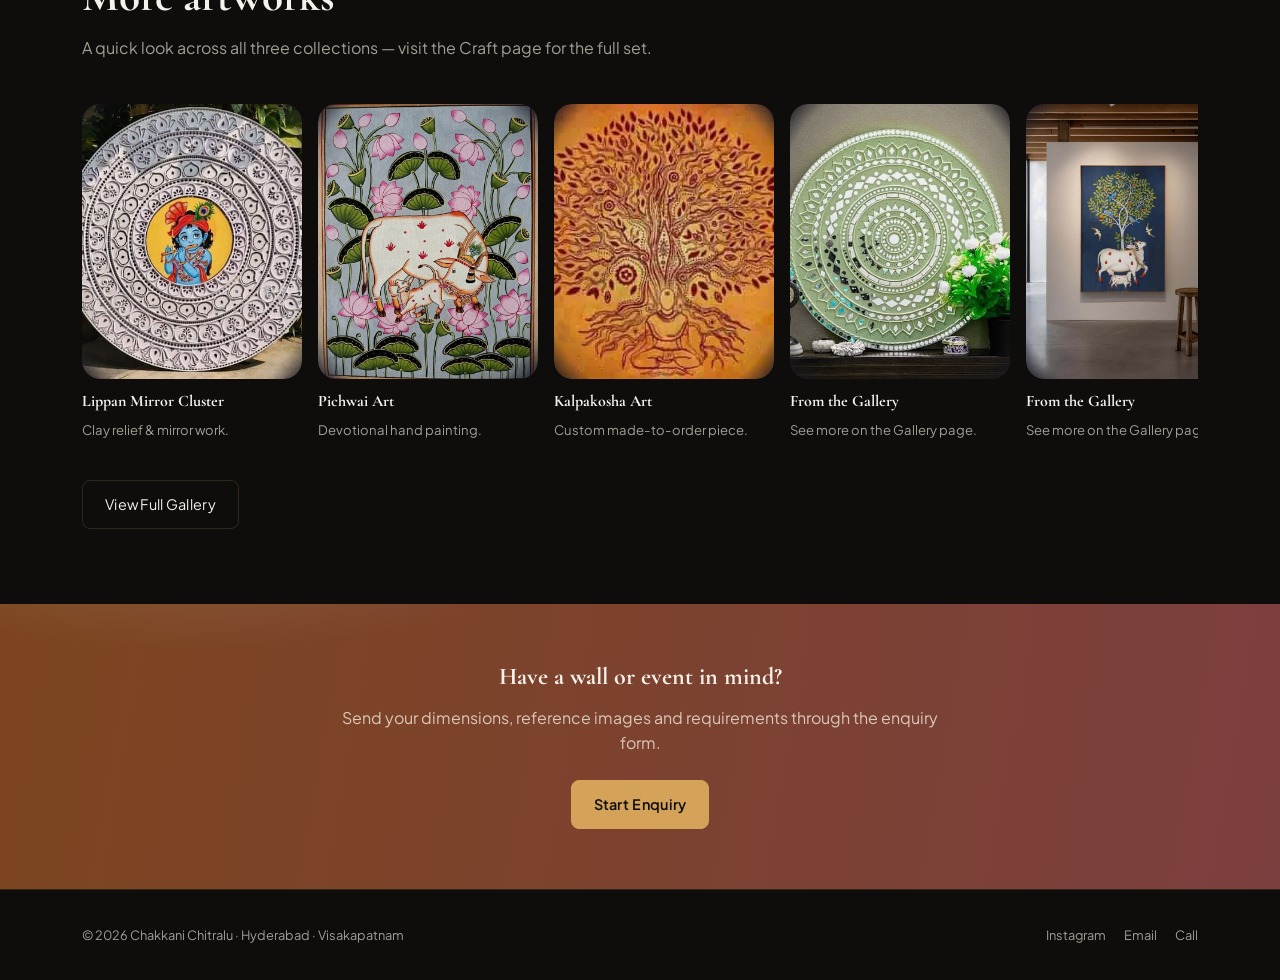
==== commit c6ac6238: "Update index.html" ====
--- a/index.html
+++ b/index.html
@@ -96,6 +96,6 @@
      else, change the href="enquiry.html" on the <a> tag.
      To hide it temporarily, add style="display:none" to the <a>.
 ============================================================ -->
-<a href="enquiry.html" class="flower-banner" id="flowerBanner"><span>&#127881; Flat 10% off on Lippan Mirror Clusters this month!</span></a>
-<div class="wrap hero-grid"><div><div class="eyebrow">Art Studio · Hyderabad & Vijayawada</div><h1>Your wall, <span class="script">your story.</span></h1><p>Handcrafted Lippan Mirror Cluster, Pichwai Art and Kalpakosha Art — designed around your space and finished by artist Dommeti Chaitanya.</p><div class="hero-actions"><a class="btn btn-primary" href="enquiry.html">Send an Enquiry</a><a class="btn" href="craft.html">Explore the Art</a></div></div><div class="hero-image"><img loading="eager" fetchpriority="high" decoding="async" src="assets/uploads/home-hero.jpg" alt="Your selected Chakkani Chitralu artwork"></div></div></section><section class="pad"><div class="wrap"><div class="section-head"><div class="eyebrow">Our Art</div><h2>Three focused art forms</h2><p>Rooted in timeless Indian tradition, tailored for contemporary architecture and luxury living.</p></div><div class="cards"><div class="card"><div class="card-image"><img loading="lazy" decoding="async" src="assets/lippan/image-01.jpg" alt="Lippan Mirror Cluster"></div><h3>Lippan Mirror Cluster</h3><p>Intricate mud and mirror relief murals that catch light and create dynamic focal points.</p><a class="btn" href="craft.html#lippan">View</a></div><div class="card"><div class="card-image"><img loading="lazy" decoding="async" src="assets/pichwai/image-01.jpg" alt="Pichwai Art"></div><h3>Pichwai Art</h3><p>Sacred, detailed Rajasthani heritage paintings reimagined for modern sanctuaries.</p><a class="btn" href="craft.html#pichwai">View</a></div><div class="card"><div class="card-image"><img loading="lazy" decoding="async" src="assets/kalpakosha/image-01.jpg" alt="Kalpakosha Art"></div><h3>Kalpakosha Art</h3><p>Geometric, spiritual compositions crafted with mindful precision and texture.</p><a class="btn" href="craft.html#kalpakosha">View</a></div></div></div></section><section class="pad" style="padding-top:0"><div class="wrap"><div class="section-head"><div class="eyebrow">Fresh From the Studio</div><h2>More artworks</h2><p>A quick look across all three collections &mdash; visit the Craft page for the full set.</p></div><div class="side-strip"><div class="side-card"><div class="card-image"><img loading="lazy" decoding="async" src="assets/lippan/image-02.jpg" alt="Lippan Mirror Cluster artwork"></div><h4>Lippan Mirror Cluster</h4><p>Clay relief &amp; mirror work.</p></div><div class="side-card"><div class="card-image"><img loading="lazy" decoding="async" src="assets/pichwai/image-02.jpg" alt="Pichwai artwork"></div><h4>Pichwai Art</h4><p>Devotional hand painting.</p></div><div class="side-card"><div class="card-image"><img loading="lazy" decoding="async" src="assets/kalpakosha/image-02.jpg" alt="Kalpakosha artwork"></div><h4>Kalpakosha Art</h4><p>Custom made-to-order piece.</p></div><div class="side-card"><div class="card-image"><img loading="lazy" decoding="async" src="assets/gallery/image-10.jpg" alt="Chakkani Chitralu artwork"></div><h4>From the Gallery</h4><p>See more on the Gallery page.</p></div><div class="side-card"><div class="card-image"><img loading="lazy" decoding="async" src="assets/gallery/image-11.jpg" alt="Chakkani Chitralu artwork"></div><h4>From the Gallery</h4><p>See more on the Gallery page.</p></div></div><a class="btn" href="gallery.html" style="margin-top:22px">View Full Gallery</a></div></section><section class="cta"><div class="wrap"><h2>Have a wall or event in mind?</h2><p>Send your dimensions, reference images and requirements through the enquiry form.</p><a class="btn btn-primary" href="enquiry.html">Start Enquiry</a></div></section></main><footer><div class="wrap footer-row"><span>© <span id="year"></span> Chakkani Chitralu · Hyderabad · Visakapatnam</span><ul class="footer-links"><li><a href="https://www.instagram.com/chakkani_chitralu/" target="_blank">Instagram</a></li><li><a href="mailto:chakkanichitralu@gmail.com">Email</a></li><li><a href="tel:+918897343720">Call</a></li></ul></div></footer><script>const t=document.getElementById("navToggle"),n=document.getElementById("navLinks");if(t)t.onclick=()=>n.classList.toggle("open");const y=document.getElementById("year");if(y)y.textContent=new Date().getFullYear();</script><script src="assets/theme-enhance.js" defer></script>
+<a href="enquiry.html" class="flower-banner" id="flowerBanner"><span>&#127881; Exclusive Welcome Offer for Your Very First Order!✨</span></a>
+<div class="wrap hero-grid"><div><div class="eyebrow">Art Studio · Hyderabad & Visakapatnam</div><h1>Your wall, <span class="script">your story.</span></h1><p>Handcrafted Lippan Mirror Cluster, Pichwai Art and Kalpakosha Art — designed around your space and finished by artist Dommeti Chaitanya.</p><div class="hero-actions"><a class="btn btn-primary" href="enquiry.html">Send an Enquiry</a><a class="btn" href="craft.html">Explore the Art</a></div></div><div class="hero-image"><img loading="eager" fetchpriority="high" decoding="async" src="assets/uploads/home-hero.jpg" alt="Your selected Chakkani Chitralu artwork"></div></div></section><section class="pad"><div class="wrap"><div class="section-head"><div class="eyebrow">Our Art</div><h2>Three focused art forms</h2><p>Rooted in timeless Indian tradition, tailored for contemporary architecture and luxury living.</p></div><div class="cards"><div class="card"><div class="card-image"><img loading="lazy" decoding="async" src="assets/lippan/image-01.jpg" alt="Lippan Mirror Cluster"></div><h3>Lippan Mirror Cluster</h3><p>Intricate mud and mirror relief murals that catch light and create dynamic focal points.</p><a class="btn" href="craft.html#lippan">View</a></div><div class="card"><div class="card-image"><img loading="lazy" decoding="async" src="assets/pichwai/image-01.jpg" alt="Pichwai Art"></div><h3>Pichwai Art</h3><p>Sacred, detailed Rajasthani heritage paintings reimagined for modern sanctuaries.</p><a class="btn" href="craft.html#pichwai">View</a></div><div class="card"><div class="card-image"><img loading="lazy" decoding="async" src="assets/kalpakosha/image-01.jpg" alt="Kalpakosha Art"></div><h3>Kalpakosha Art</h3><p>Geometric, spiritual compositions crafted with mindful precision and texture.</p><a class="btn" href="craft.html#kalpakosha">View</a></div></div></div></section><section class="pad" style="padding-top:0"><div class="wrap"><div class="section-head"><div class="eyebrow">Fresh From the Studio</div><h2>More artworks</h2><p>A quick look across all three collections &mdash; visit the Craft page for the full set.</p></div><div class="side-strip"><div class="side-card"><div class="card-image"><img loading="lazy" decoding="async" src="assets/lippan/image-02.jpg" alt="Lippan Mirror Cluster artwork"></div><h4>Lippan Mirror Cluster</h4><p>Clay relief &amp; mirror work.</p></div><div class="side-card"><div class="card-image"><img loading="lazy" decoding="async" src="assets/pichwai/image-02.jpg" alt="Pichwai artwork"></div><h4>Pichwai Art</h4><p>Devotional hand painting.</p></div><div class="side-card"><div class="card-image"><img loading="lazy" decoding="async" src="assets/kalpakosha/image-02.jpg" alt="Kalpakosha artwork"></div><h4>Kalpakosha Art</h4><p>Custom made-to-order piece.</p></div><div class="side-card"><div class="card-image"><img loading="lazy" decoding="async" src="assets/gallery/image-10.jpg" alt="Chakkani Chitralu artwork"></div><h4>From the Gallery</h4><p>See more on the Gallery page.</p></div><div class="side-card"><div class="card-image"><img loading="lazy" decoding="async" src="assets/gallery/image-11.jpg" alt="Chakkani Chitralu artwork"></div><h4>From the Gallery</h4><p>See more on the Gallery page.</p></div></div><a class="btn" href="gallery.html" style="margin-top:22px">View Full Gallery</a></div></section><section class="cta"><div class="wrap"><h2>Have a wall or event in mind?</h2><p>Send your dimensions, reference images and requirements through the enquiry form.</p><a class="btn btn-primary" href="enquiry.html">Start Enquiry</a></div></section></main><footer><div class="wrap footer-row"><span>© <span id="year"></span> Chakkani Chitralu · Hyderabad · Visakapatnam</span><ul class="footer-links"><li><a href="https://www.instagram.com/chakkani_chitralu/" target="_blank">Instagram</a></li><li><a href="mailto:chakkanichitralu@gmail.com">Email</a></li><li><a href="tel:+918897343720">Call</a></li></ul></div></footer><script>const t=document.getElementById("navToggle"),n=document.getElementById("navLinks");if(t)t.onclick=()=>n.classList.toggle("open");const y=document.getElementById("year");if(y)y.textContent=new Date().getFullYear();</script><script src="assets/theme-enhance.js" defer></script>
 </body></html>
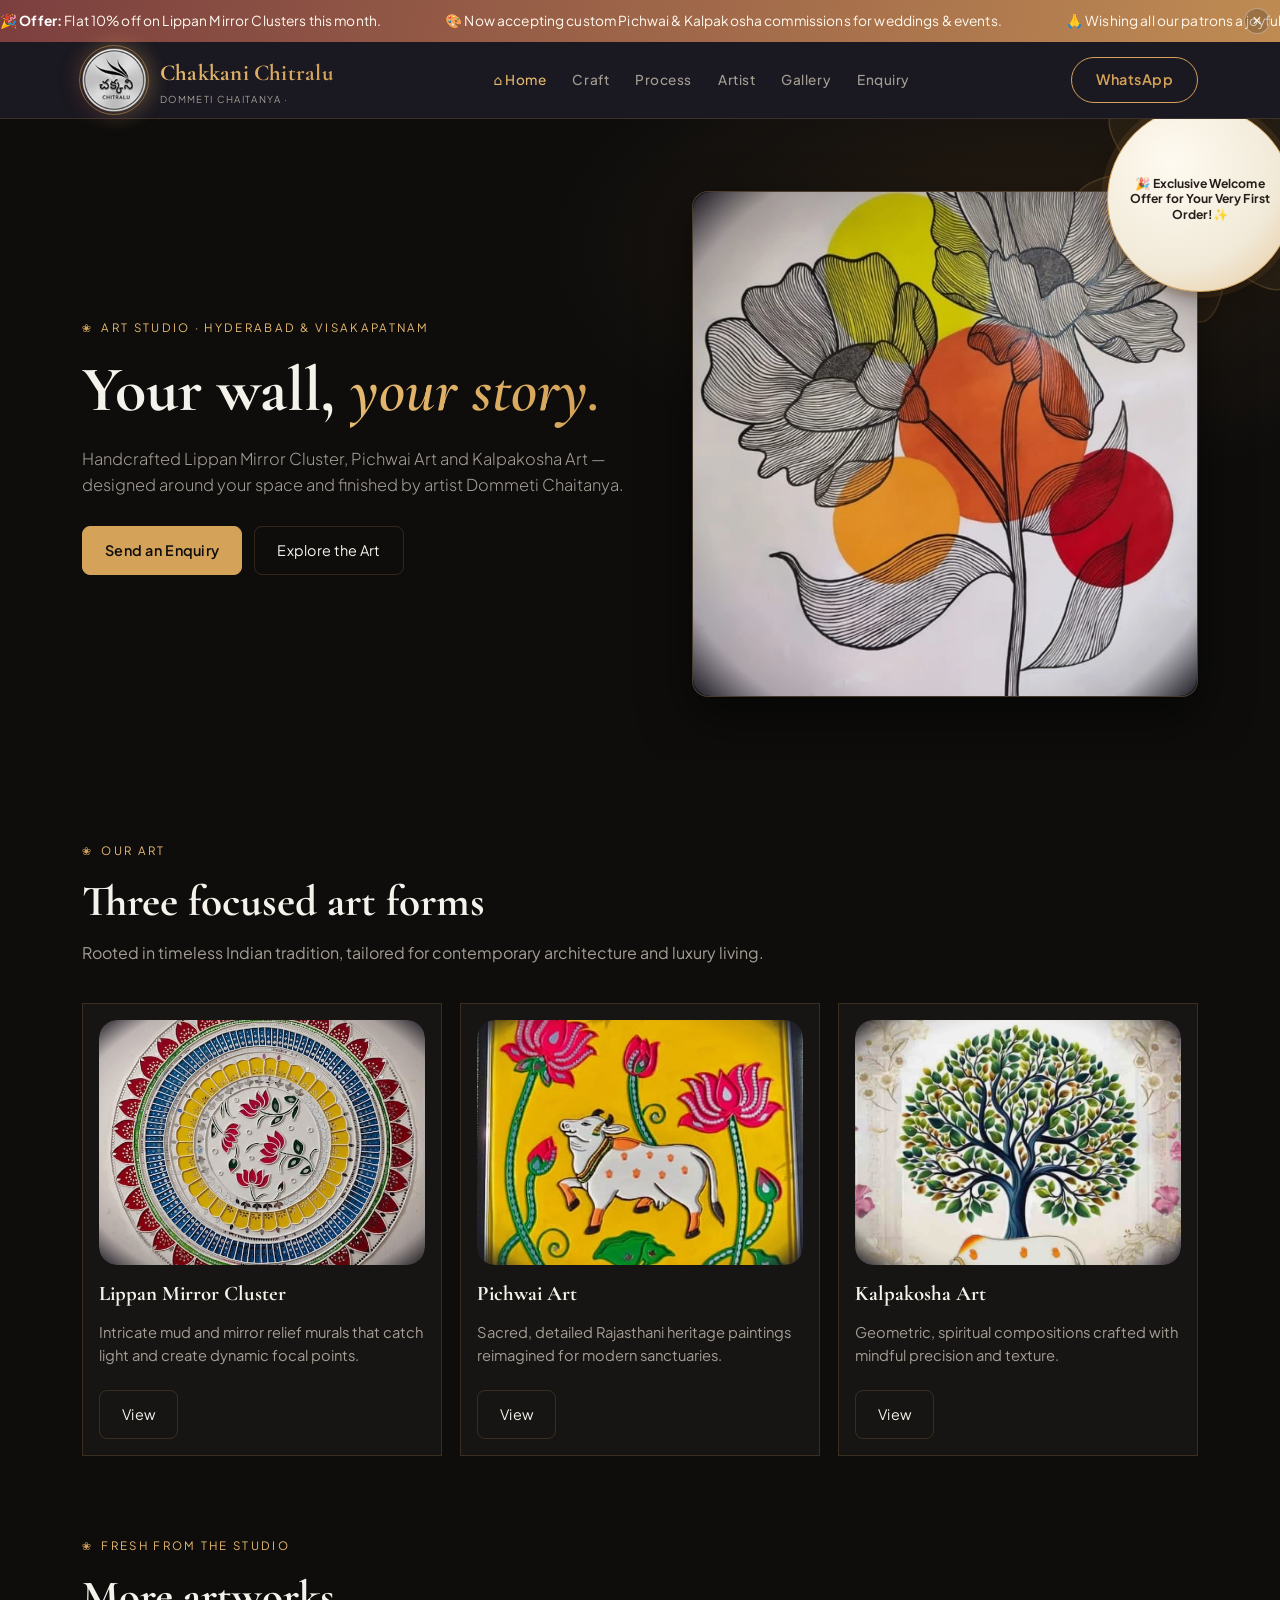
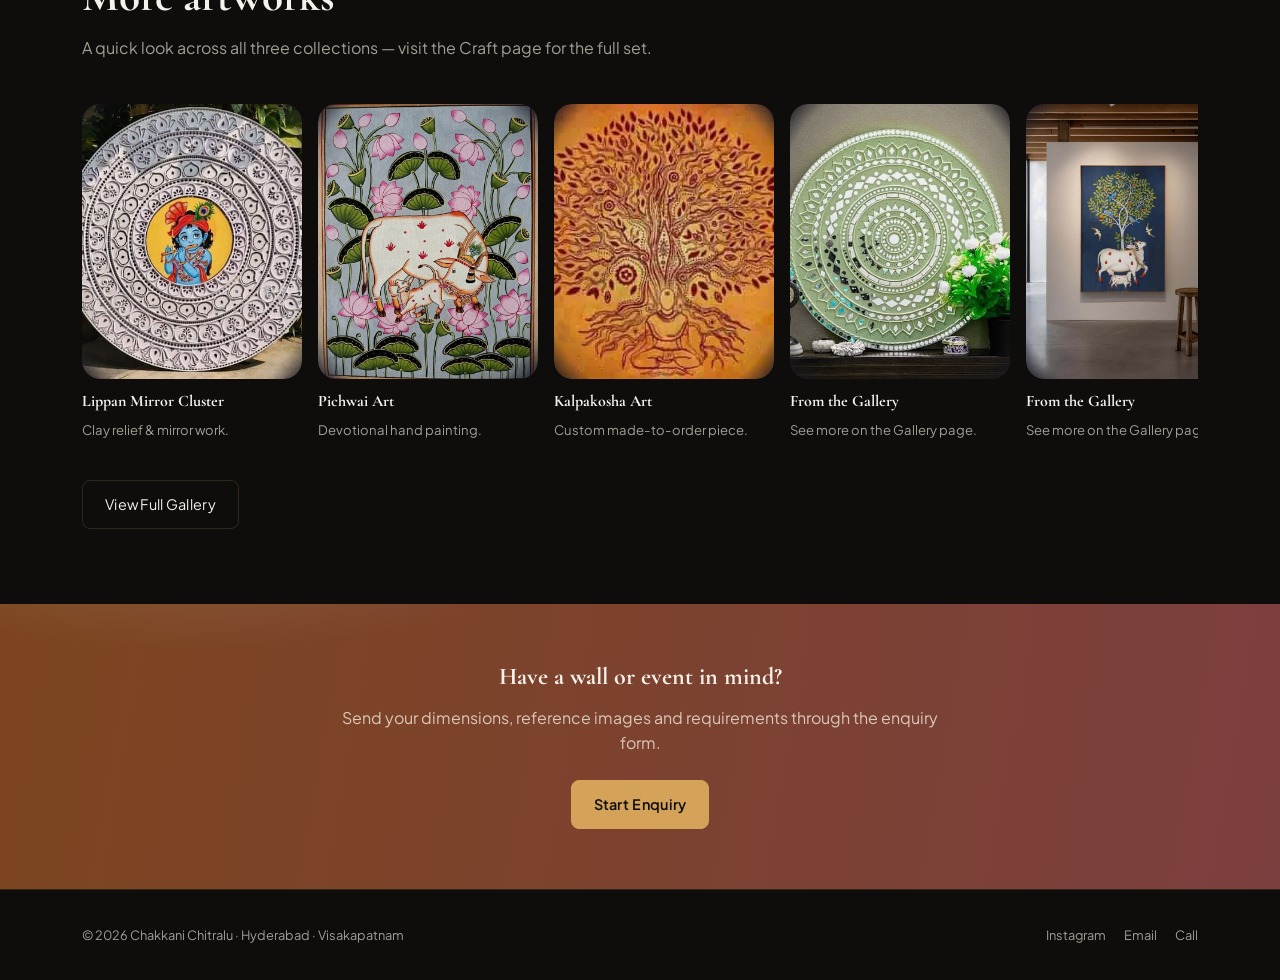
==== commit b5814244: "Update index.html" ====
--- a/index.html
+++ b/index.html
@@ -86,7 +86,7 @@
 .art-image-wrap img { position:relative; z-index:1; }
 
 </style><link rel="preload" as="style" href="assets/theme-enhance.css" onload="this.onload=null;this.rel='stylesheet'"><noscript><link rel="stylesheet" href="assets/theme-enhance.css"></noscript>
-</head><body><div class="announce-banner" id="announceBanner"><div class="announce-track"><span class="announce-item">&#127881; <b>Offer:</b> Flat 10% off on Lippan Mirror Clusters this month.</span><span class="announce-item">&#127912; Now accepting custom Pichwai &amp; Kalpakosha commissions for weddings &amp; events.</span><span class="announce-item">&#128591; Wishing all our patrons a joyful festive season from Chakkani Chitralu!</span><span class="announce-item" aria-hidden="true">&#127881; <b>Offer:</b> Flat 10% off on Lippan Mirror Clusters this month.</span><span class="announce-item" aria-hidden="true">&#127912; Now accepting custom Pichwai &amp; Kalpakosha commissions for weddings &amp; events.</span><span class="announce-item" aria-hidden="true">&#128591; Wishing all our patrons a joyful festive season from Chakkani Chitralu!</span></div><button class="announce-close" id="announceClose" aria-label="Dismiss announcement">&times;</button></div><header class="site"><div class="wrap nav-row"><a class="brand" href="index.html"><span class="brand-mark"><img loading="lazy" decoding="async" src="assets/logo/chakkani-chitralu-logo.png" alt="Chakkani Chitralu logo"></span><span class="brand-text"><span class="brand-title">Chakkani Chitralu</span><small>Dommeti Chaitanya &middot; Studio</small></span></a><nav class="links" id="navLinks"><a href="index.html" class="nav-home">&#8962; Home</a><a href="craft.html">Craft</a><a href="process.html">Process</a><a href="artist.html">Artist</a><a href="gallery.html">Gallery</a><a href="enquiry.html">Enquiry</a></nav><a class="btn btn-primary nav-cta" href="https://wa.me/918897343720?text=Hello!%20" target="_blank">WhatsApp</a><button class="nav-toggle" id="navToggle">☰</button></div></header><main><section class="hero">
+</head><body><div class="announce-banner" id="announceBanner"><div class="announce-track"><span class="announce-item">&#127881; <b>Offer:</b> Flat 10% off on Lippan Mirror Clusters this month.</span><span class="announce-item">&#127912; Now accepting custom Pichwai &amp; Kalpakosha commissions for weddings &amp; events.</span><span class="announce-item">&#128591; Wishing all our patrons a joyful festive season from Chakkani Chitralu!</span><span class="announce-item" aria-hidden="true">&#127881; <b>Offer:</b> Flat 10% off on Lippan Mirror Clusters this month.</span><span class="announce-item" aria-hidden="true">&#127912; Now accepting custom Pichwai &amp; Kalpakosha commissions for weddings &amp; events.</span><span class="announce-item" aria-hidden="true">&#128591; Wishing all our patrons a joyful festive season from Chakkani Chitralu!</span></div><button class="announce-close" id="announceClose" aria-label="Dismiss announcement">&times;</button></div><header class="site"><div class="wrap nav-row"><a class="brand" href="index.html"><span class="brand-mark"><img loading="lazy" decoding="async" src="assets/logo/chakkani-chitralu-logo.png" alt="Chakkani Chitralu logo"></span><span class="brand-text"><span class="brand-title">Chakkani Chitralu</span><small>Dommeti Chaitanya &middot;</small></span></a><nav class="links" id="navLinks"><a href="index.html" class="nav-home">&#8962; Home</a><a href="craft.html">Craft</a><a href="process.html">Process</a><a href="artist.html">Artist</a><a href="gallery.html">Gallery</a><a href="enquiry.html">Enquiry</a></nav><a class="btn btn-primary nav-cta" href="https://wa.me/918897343720?text=Hello!%20" target="_blank">WhatsApp</a><button class="nav-toggle" id="navToggle">☰</button></div></header><main><section class="hero">
 <!-- ============================================================
      FLOWER ANNOUNCEMENT BANNER — for future announcements
      This small round badge is shown in the middle of the spinning
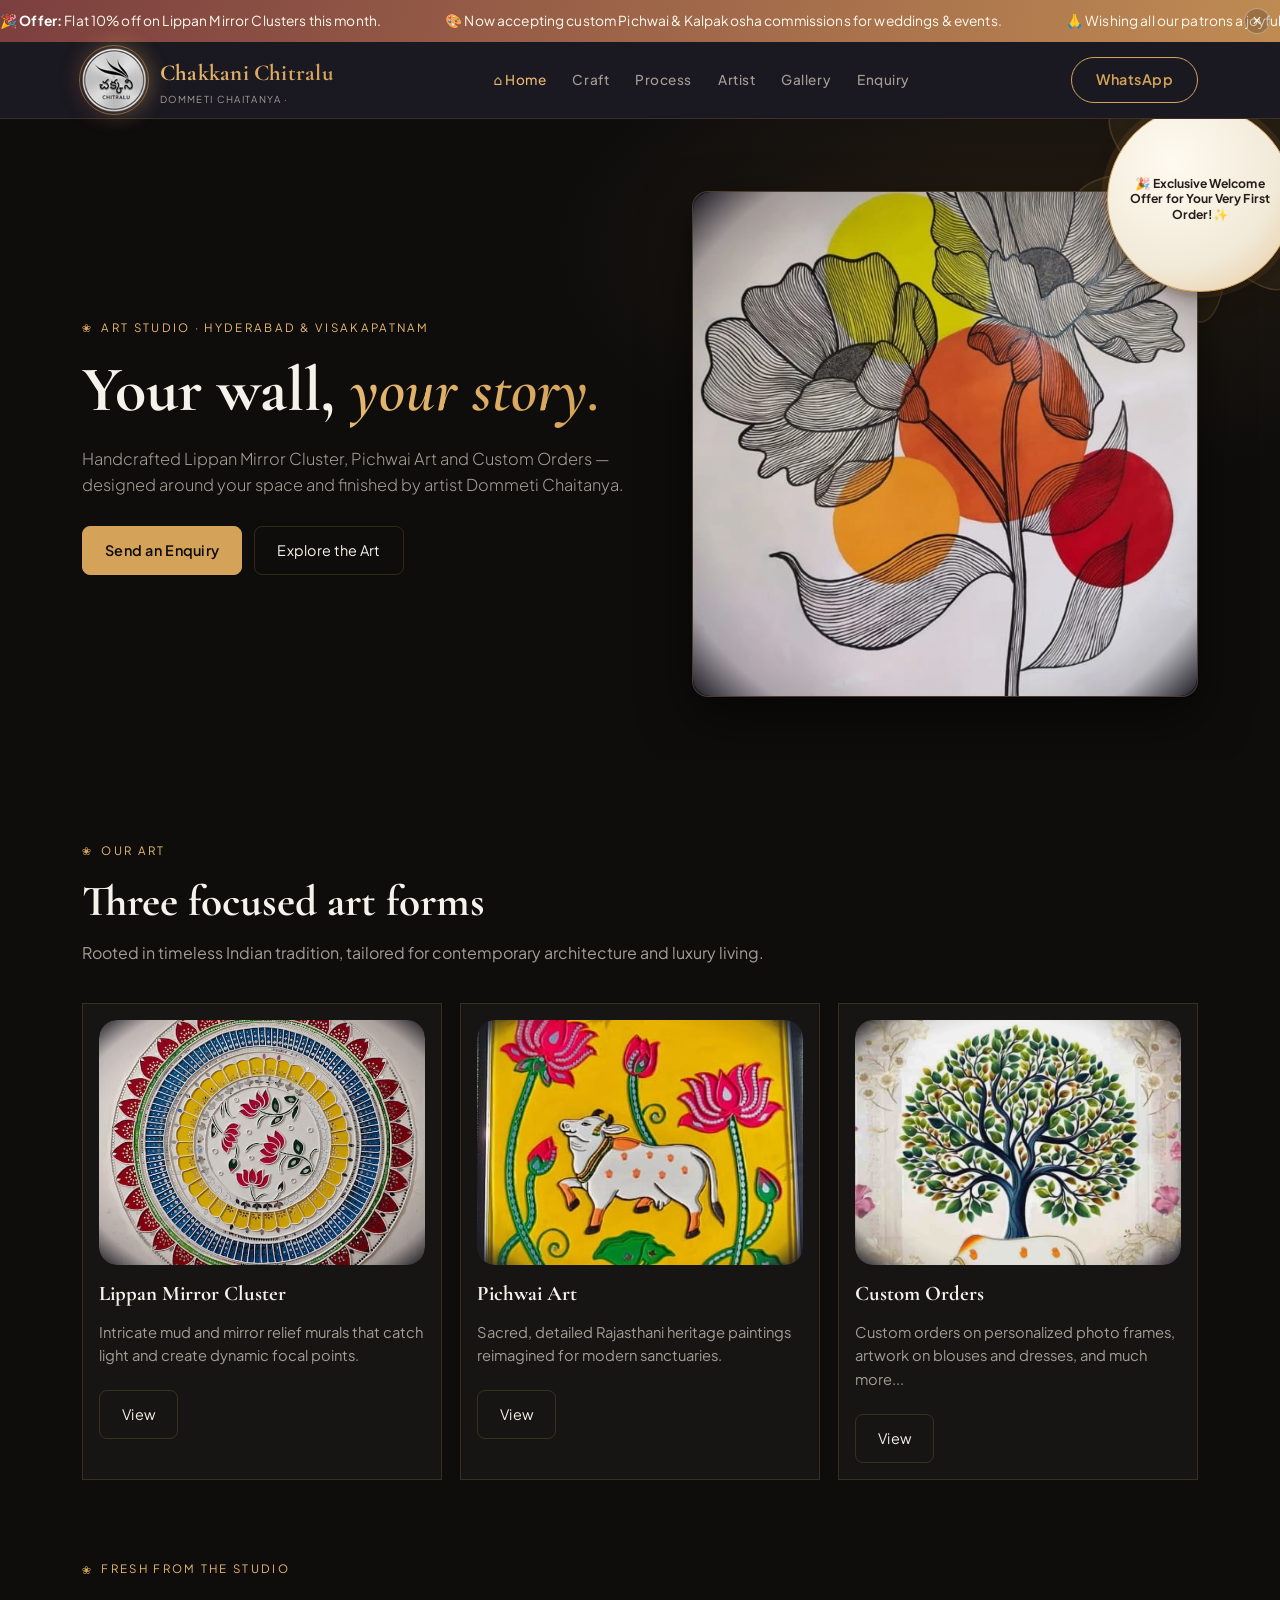
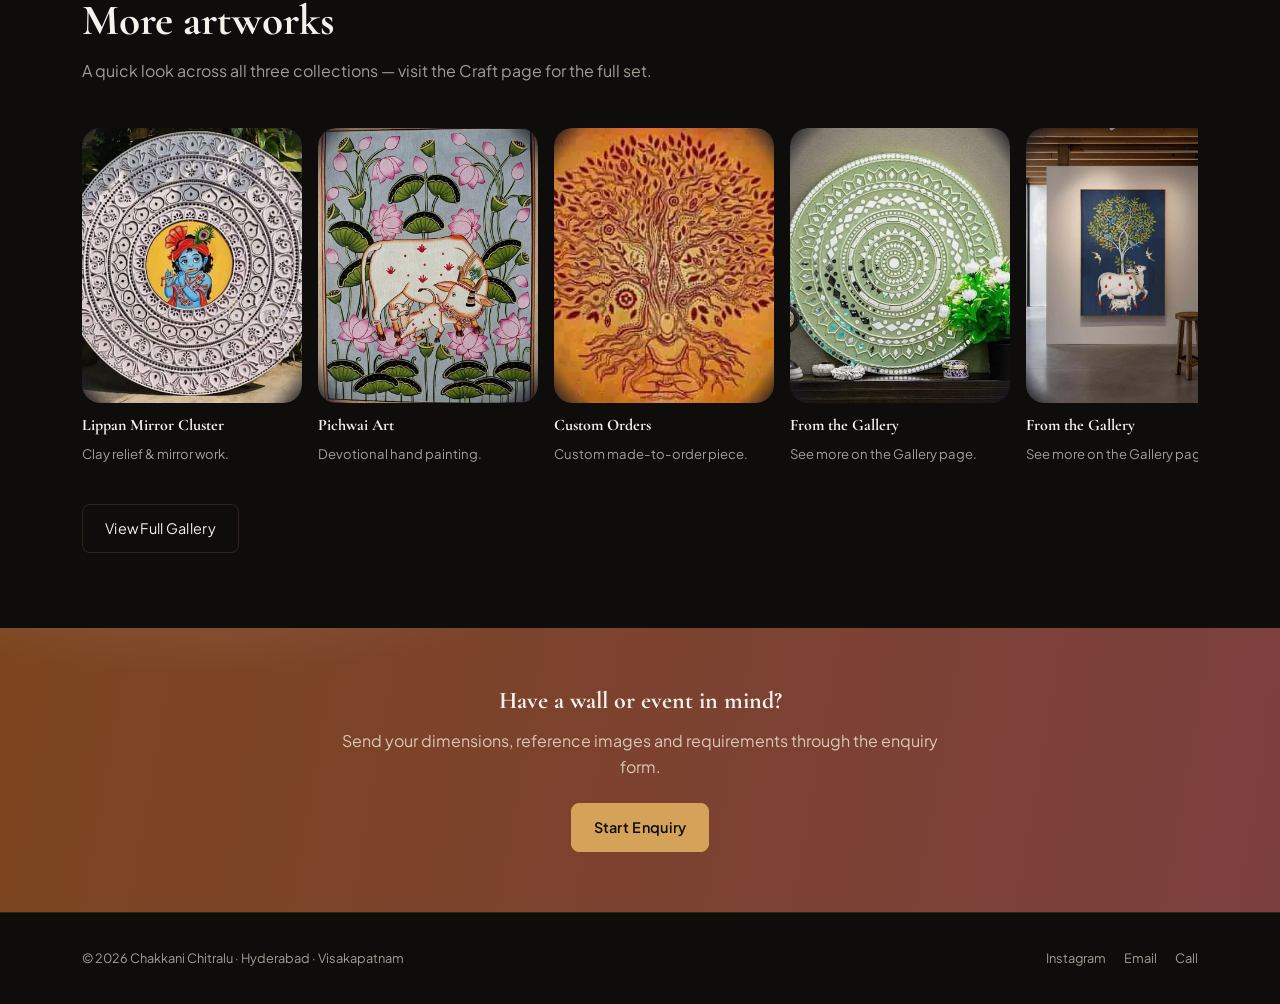
==== commit 2a6bef3f: "Update index.html" ====
--- a/index.html
+++ b/index.html
@@ -97,5 +97,5 @@
      To hide it temporarily, add style="display:none" to the <a>.
 ============================================================ -->
 <a href="enquiry.html" class="flower-banner" id="flowerBanner"><span>&#127881; Exclusive Welcome Offer for Your Very First Order!✨</span></a>
-<div class="wrap hero-grid"><div><div class="eyebrow">Art Studio · Hyderabad & Visakapatnam</div><h1>Your wall, <span class="script">your story.</span></h1><p>Handcrafted Lippan Mirror Cluster, Pichwai Art and Kalpakosha Art — designed around your space and finished by artist Dommeti Chaitanya.</p><div class="hero-actions"><a class="btn btn-primary" href="enquiry.html">Send an Enquiry</a><a class="btn" href="craft.html">Explore the Art</a></div></div><div class="hero-image"><img loading="eager" fetchpriority="high" decoding="async" src="assets/uploads/home-hero.jpg" alt="Your selected Chakkani Chitralu artwork"></div></div></section><section class="pad"><div class="wrap"><div class="section-head"><div class="eyebrow">Our Art</div><h2>Three focused art forms</h2><p>Rooted in timeless Indian tradition, tailored for contemporary architecture and luxury living.</p></div><div class="cards"><div class="card"><div class="card-image"><img loading="lazy" decoding="async" src="assets/lippan/image-01.jpg" alt="Lippan Mirror Cluster"></div><h3>Lippan Mirror Cluster</h3><p>Intricate mud and mirror relief murals that catch light and create dynamic focal points.</p><a class="btn" href="craft.html#lippan">View</a></div><div class="card"><div class="card-image"><img loading="lazy" decoding="async" src="assets/pichwai/image-01.jpg" alt="Pichwai Art"></div><h3>Pichwai Art</h3><p>Sacred, detailed Rajasthani heritage paintings reimagined for modern sanctuaries.</p><a class="btn" href="craft.html#pichwai">View</a></div><div class="card"><div class="card-image"><img loading="lazy" decoding="async" src="assets/kalpakosha/image-01.jpg" alt="Kalpakosha Art"></div><h3>Kalpakosha Art</h3><p>Geometric, spiritual compositions crafted with mindful precision and texture.</p><a class="btn" href="craft.html#kalpakosha">View</a></div></div></div></section><section class="pad" style="padding-top:0"><div class="wrap"><div class="section-head"><div class="eyebrow">Fresh From the Studio</div><h2>More artworks</h2><p>A quick look across all three collections &mdash; visit the Craft page for the full set.</p></div><div class="side-strip"><div class="side-card"><div class="card-image"><img loading="lazy" decoding="async" src="assets/lippan/image-02.jpg" alt="Lippan Mirror Cluster artwork"></div><h4>Lippan Mirror Cluster</h4><p>Clay relief &amp; mirror work.</p></div><div class="side-card"><div class="card-image"><img loading="lazy" decoding="async" src="assets/pichwai/image-02.jpg" alt="Pichwai artwork"></div><h4>Pichwai Art</h4><p>Devotional hand painting.</p></div><div class="side-card"><div class="card-image"><img loading="lazy" decoding="async" src="assets/kalpakosha/image-02.jpg" alt="Kalpakosha artwork"></div><h4>Kalpakosha Art</h4><p>Custom made-to-order piece.</p></div><div class="side-card"><div class="card-image"><img loading="lazy" decoding="async" src="assets/gallery/image-10.jpg" alt="Chakkani Chitralu artwork"></div><h4>From the Gallery</h4><p>See more on the Gallery page.</p></div><div class="side-card"><div class="card-image"><img loading="lazy" decoding="async" src="assets/gallery/image-11.jpg" alt="Chakkani Chitralu artwork"></div><h4>From the Gallery</h4><p>See more on the Gallery page.</p></div></div><a class="btn" href="gallery.html" style="margin-top:22px">View Full Gallery</a></div></section><section class="cta"><div class="wrap"><h2>Have a wall or event in mind?</h2><p>Send your dimensions, reference images and requirements through the enquiry form.</p><a class="btn btn-primary" href="enquiry.html">Start Enquiry</a></div></section></main><footer><div class="wrap footer-row"><span>© <span id="year"></span> Chakkani Chitralu · Hyderabad · Visakapatnam</span><ul class="footer-links"><li><a href="https://www.instagram.com/chakkani_chitralu/" target="_blank">Instagram</a></li><li><a href="mailto:chakkanichitralu@gmail.com">Email</a></li><li><a href="tel:+918897343720">Call</a></li></ul></div></footer><script>const t=document.getElementById("navToggle"),n=document.getElementById("navLinks");if(t)t.onclick=()=>n.classList.toggle("open");const y=document.getElementById("year");if(y)y.textContent=new Date().getFullYear();</script><script src="assets/theme-enhance.js" defer></script>
+<div class="wrap hero-grid"><div><div class="eyebrow">Art Studio · Hyderabad & Visakapatnam</div><h1>Your wall, <span class="script">your story.</span></h1><p>Handcrafted Lippan Mirror Cluster, Pichwai Art and Custom Orders — designed around your space and finished by artist Dommeti Chaitanya.</p><div class="hero-actions"><a class="btn btn-primary" href="enquiry.html">Send an Enquiry</a><a class="btn" href="craft.html">Explore the Art</a></div></div><div class="hero-image"><img loading="eager" fetchpriority="high" decoding="async" src="assets/uploads/home-hero.jpg" alt="Your selected Chakkani Chitralu artwork"></div></div></section><section class="pad"><div class="wrap"><div class="section-head"><div class="eyebrow">Our Art</div><h2>Three focused art forms</h2><p>Rooted in timeless Indian tradition, tailored for contemporary architecture and luxury living.</p></div><div class="cards"><div class="card"><div class="card-image"><img loading="lazy" decoding="async" src="assets/lippan/image-01.jpg" alt="Lippan Mirror Cluster"></div><h3>Lippan Mirror Cluster</h3><p>Intricate mud and mirror relief murals that catch light and create dynamic focal points.</p><a class="btn" href="craft.html#lippan">View</a></div><div class="card"><div class="card-image"><img loading="lazy" decoding="async" src="assets/pichwai/image-01.jpg" alt="Pichwai Art"></div><h3>Pichwai Art</h3><p>Sacred, detailed Rajasthani heritage paintings reimagined for modern sanctuaries.</p><a class="btn" href="craft.html#pichwai">View</a></div><div class="card"><div class="card-image"><img loading="lazy" decoding="async" src="assets/kalpakosha/image-01.jpg" alt="Custom Orders"></div><h3>Custom Orders</h3><p>Custom orders on personalized photo frames, artwork on blouses and dresses, and much more...</p><a class="btn" href="craft.html#kalpakosha">View</a></div></div></div></section><section class="pad" style="padding-top:0"><div class="wrap"><div class="section-head"><div class="eyebrow">Fresh From the Studio</div><h2>More artworks</h2><p>A quick look across all three collections &mdash; visit the Craft page for the full set.</p></div><div class="side-strip"><div class="side-card"><div class="card-image"><img loading="lazy" decoding="async" src="assets/lippan/image-02.jpg" alt="Lippan Mirror Cluster artwork"></div><h4>Lippan Mirror Cluster</h4><p>Clay relief &amp; mirror work.</p></div><div class="side-card"><div class="card-image"><img loading="lazy" decoding="async" src="assets/pichwai/image-02.jpg" alt="Pichwai artwork"></div><h4>Pichwai Art</h4><p>Devotional hand painting.</p></div><div class="side-card"><div class="card-image"><img loading="lazy" decoding="async" src="assets/kalpakosha/image-02.jpg" alt="Custom Orders"></div><h4>Custom Orders</h4><p>Custom made-to-order piece.</p></div><div class="side-card"><div class="card-image"><img loading="lazy" decoding="async" src="assets/gallery/image-10.jpg" alt="Chakkani Chitralu artwork"></div><h4>From the Gallery</h4><p>See more on the Gallery page.</p></div><div class="side-card"><div class="card-image"><img loading="lazy" decoding="async" src="assets/gallery/image-11.jpg" alt="Chakkani Chitralu artwork"></div><h4>From the Gallery</h4><p>See more on the Gallery page.</p></div></div><a class="btn" href="gallery.html" style="margin-top:22px">View Full Gallery</a></div></section><section class="cta"><div class="wrap"><h2>Have a wall or event in mind?</h2><p>Send your dimensions, reference images and requirements through the enquiry form.</p><a class="btn btn-primary" href="enquiry.html">Start Enquiry</a></div></section></main><footer><div class="wrap footer-row"><span>© <span id="year"></span> Chakkani Chitralu · Hyderabad · Visakapatnam</span><ul class="footer-links"><li><a href="https://www.instagram.com/chakkani_chitralu/" target="_blank">Instagram</a></li><li><a href="mailto:chakkanichitralu@gmail.com">Email</a></li><li><a href="tel:+918897343720">Call</a></li></ul></div></footer><script>const t=document.getElementById("navToggle"),n=document.getElementById("navLinks");if(t)t.onclick=()=>n.classList.toggle("open");const y=document.getElementById("year");if(y)y.textContent=new Date().getFullYear();</script><script src="assets/theme-enhance.js" defer></script>
 </body></html>
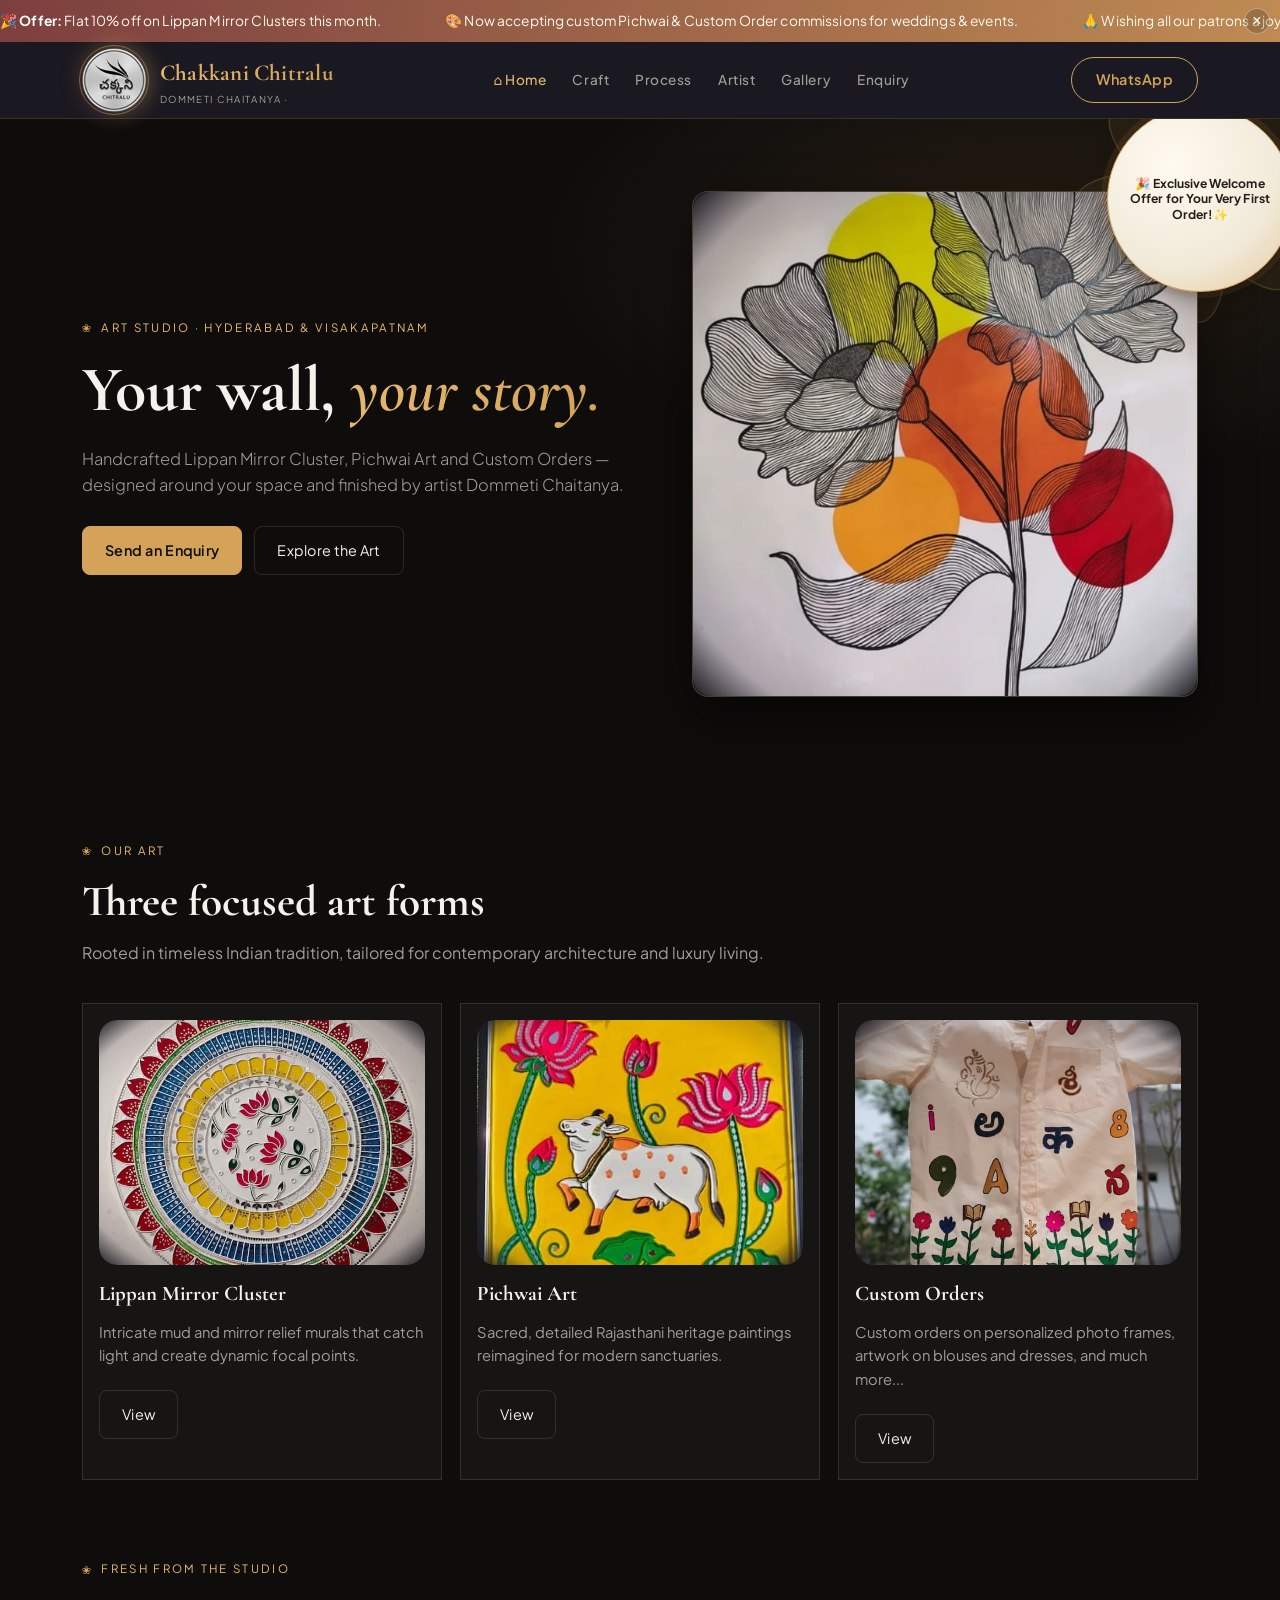
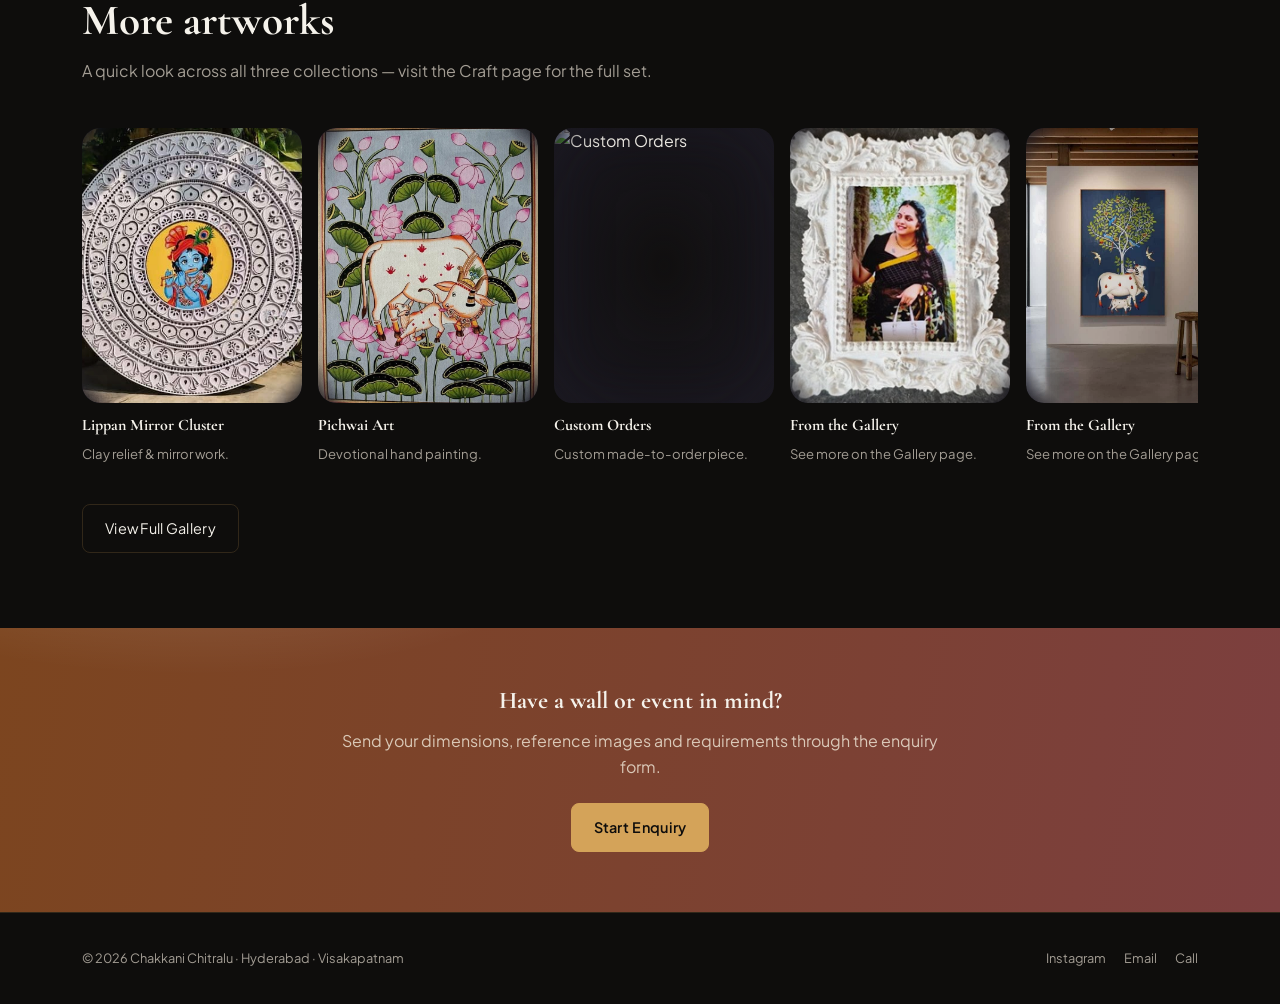
==== commit b78073fb: "Add files via upload" ====
--- a/index.html
+++ b/index.html
@@ -1,4 +1,4 @@
-<!doctype html><html lang="en"><head><meta charset="utf-8"><meta name="viewport" content="width=device-width,initial-scale=1"><link rel="icon" type="image/png" sizes="32x32" href="assets/logo/favicon-32.png"><link rel="icon" type="image/png" sizes="64x64" href="assets/logo/favicon-64.png"><link rel="apple-touch-icon" href="assets/logo/favicon-180.png"><title>Handcrafted Art Studio | Chakkani Chitralu</title><meta name="description" content="Chakkani Chitralu — handcrafted Lippan Mirror, Pichwai and Kalpakosha wall art by artist Dommeti Chaitanya. Custom-made pieces for homes and commercial spaces across Hyderabad &amp; Vijayawada."><link rel="canonical" href="https://chakkanichitralu.art/"><meta property="og:type" content="website"><meta property="og:site_name" content="Chakkani Chitralu"><meta property="og:title" content="Handcrafted Art Studio | Chakkani Chitralu"><meta property="og:description" content="Handcrafted Lippan Mirror, Pichwai and Kalpakosha wall art — designed around your space and finished by artist Dommeti Chaitanya."><meta property="og:url" content="https://chakkanichitralu.art/"><meta property="og:image" content="https://chakkanichitralu.art/assets/uploads/home-hero.jpg"><meta name="twitter:card" content="summary_large_image"><meta name="twitter:title" content="Handcrafted Art Studio | Chakkani Chitralu"><meta name="twitter:description" content="Handcrafted Lippan Mirror, Pichwai and Kalpakosha wall art — designed around your space."><meta name="twitter:image" content="https://chakkanichitralu.art/assets/uploads/home-hero.jpg"><script type="application/ld+json">{"@context":"https://schema.org","@type":"ArtGallery","name":"Chakkani Chitralu","image":"https://chakkanichitralu.art/assets/uploads/home-hero.jpg","url":"https://chakkanichitralu.art/","description":"Handcrafted Lippan Mirror, Pichwai and Kalpakosha wall art studio led by artist Dommeti Chaitanya.","address":[{"@type":"PostalAddress","addressLocality":"Hyderabad","addressRegion":"Telangana","addressCountry":"IN"},{"@type":"PostalAddress","addressLocality":"Vijayawada","addressRegion":"Andhra Pradesh","addressCountry":"IN"}],"sameAs":[]}</script><link rel="preconnect" href="https://fonts.googleapis.com"><link rel="preconnect" href="https://fonts.gstatic.com" crossorigin><link rel="preload" as="style" href="https://fonts.googleapis.com/css2?family=Cormorant+Garamond:ital,wght@0,500;0,600;0,700;1,500;1,600&family=Plus+Jakarta+Sans:wght@300;400;500;600&display=swap" onload="this.onload=null;this.rel='stylesheet'"><noscript><link rel="stylesheet" href="https://fonts.googleapis.com/css2?family=Cormorant+Garamond:ital,wght@0,500;0,600;0,700;1,500;1,600&family=Plus+Jakarta+Sans:wght@300;400;500;600&display=swap"></noscript><style>:root{--bg:#0E0D0C;--bg2:#171513;--clay:#D4A359;--soft:#E5B86F;--maroon:#7c3f3f;--paper:#F5F2EB;--muted:#A39D94;--line:rgba(212,163,89,.18)}*{box-sizing:border-box}html{scroll-behavior:smooth}body{margin:0;background:var(--bg);color:var(--paper);font-family:'Plus Jakarta Sans',system-ui,sans-serif;line-height:1.6}a{color:inherit}.wrap{max-width:1180px;margin:auto;padding:0 32px}@media(max-width:640px){.wrap{padding:0 20px}}h1,h2,h3{font-family:'Cormorant Garamond',Georgia,serif;margin:0;line-height:1.1}.script{font-family:'Cormorant Garamond',serif;font-style:italic;font-weight:600;color:var(--soft)}header.site{position:sticky;top:0;z-index:50;background:rgba(28,26,34,.95);backdrop-filter:blur(10px);border-bottom:1px solid var(--line)}.nav-row{min-height:76px;display:flex;align-items:center;justify-content:space-between;gap:20px}.brand{text-decoration:none;font-family:'Cormorant Garamond',Georgia,serif;font-size:1.2rem;font-weight:600}.brand small{display:block;font:400 .6rem 'Plus Jakarta Sans';letter-spacing:.14em;text-transform:uppercase;color:var(--muted)}nav.links{display:flex;gap:24px;align-items:center}nav.links a{text-decoration:none;color:var(--muted);font-size:.85rem}nav.links a:hover{color:var(--soft)}.btn{display:inline-flex;padding:12px 22px;text-decoration:none;border:1px solid var(--line);font-size:.9rem;cursor:pointer}.btn-primary{background:var(--clay);color:#0E0D0C;border-color:var(--clay);font-weight:600}.btn-primary:hover{background:var(--soft)}.nav-toggle{display:none;background:none;border:1px solid var(--line);color:var(--paper);width:40px;height:40px}@media(max-width:860px){nav.links{position:fixed;right:0;top:76px;width:min(82vw,330px);height:calc(100vh - 76px);background:#1a171f;display:flex;flex-direction:column;align-items:flex-start;padding:35px;transform:translateX(110%);transition:.3s}.links.open{transform:none}.nav-toggle{display:block}.nav-cta{display:none}}.hero{padding:72px 0 64px;background:radial-gradient(ellipse 800px 400px at 80% 20%,rgba(201,135,60,.13),transparent 60%),var(--bg)}.hero-grid{display:grid;grid-template-columns:1.05fr .95fr;gap:50px;align-items:center}@media(max-width:900px){.hero-grid{grid-template-columns:1fr}}.eyebrow{font-size:.72rem;letter-spacing:.2em;text-transform:uppercase;color:var(--soft);margin-bottom:18px}.hero h1{font-size:clamp(2.4rem,5vw,4rem)}.hero p{color:var(--muted);max-width:55ch;font-weight:300;font-size:1.02rem;margin:20px 0 28px}.hero-actions{display:flex;gap:12px;flex-wrap:wrap}.hero-image{aspect-ratio:1/1;overflow:hidden;border:1px solid var(--line);background:var(--bg2)}.hero-image img,.card-image img,.gallery-item img,.about-image img{width:100%;height:100%;object-fit:cover}.page-head{padding:70px 0 45px;border-bottom:1px solid var(--line)}.page-head h1{font-size:clamp(2.2rem,5vw,3.6rem)}.page-head p{color:var(--muted);max-width:65ch}section.pad{padding:75px 0}.section-head{max-width:700px;margin-bottom:38px}.section-head h2{font-size:clamp(1.9rem,3.5vw,2.7rem)}.section-head p{color:var(--muted);margin-top:14px}.cards{display:grid;grid-template-columns:repeat(3,1fr);gap:18px}@media(max-width:900px){.cards{grid-template-columns:1fr 1fr}}@media(max-width:600px){.cards{grid-template-columns:1fr}}.card{background:var(--bg2);border:1px solid var(--line);padding:16px}.card-image{aspect-ratio:4/3;background:#17151b;overflow:hidden;margin-bottom:18px}.card h3{font-size:1.3rem}.card p{color:var(--muted);font-size:.92rem}.card .btn{margin-top:8px}.gallery-grid{display:grid;grid-template-columns:repeat(3,1fr);gap:16px}@media(max-width:760px){.gallery-grid{grid-template-columns:1fr 1fr}}@media(max-width:500px){.gallery-grid{grid-template-columns:1fr}}.gallery-item{aspect-ratio:1;overflow:hidden;border:1px solid var(--line);background:var(--bg2)}.process{display:grid;grid-template-columns:repeat(4,1fr);gap:24px}@media(max-width:800px){.process{grid-template-columns:1fr 1fr}}@media(max-width:520px){.process{grid-template-columns:1fr}}.step{border-top:1px solid var(--clay);padding-top:16px}.step b{color:var(--soft);font-size:.8rem}.step h3{margin:8px 0}.step p{color:var(--muted);font-size:.9rem}.about{display:grid;grid-template-columns:.8fr 1.2fr;gap:50px;align-items:center}@media(max-width:800px){.about{grid-template-columns:1fr}}.about-image{aspect-ratio:4/5;background:var(--bg2);border:1px solid var(--line);overflow:hidden}.about p{color:var(--muted)}.contact{display:grid;grid-template-columns:.8fr 1.2fr;gap:55px}@media(max-width:850px){.contact{grid-template-columns:1fr}}.contact-list{list-style:none;padding:0;margin:0}.contact-list li{padding:14px 0;border-bottom:1px solid var(--line)}.contact-list strong{display:block}.contact-list span,.contact-list a{color:var(--muted);text-decoration:none}form{display:flex;flex-direction:column;gap:15px}.field{display:flex;flex-direction:column;gap:6px}.field label{font-size:.75rem;text-transform:uppercase;letter-spacing:.08em;color:var(--muted)}input,select,textarea{background:var(--bg2);border:1px solid var(--line);color:var(--paper);padding:12px;font:inherit}textarea{min-height:120px;resize:vertical}.form-msg{color:var(--soft);min-height:1.3em}.cta{padding:60px 0;text-align:center;background:linear-gradient(100deg,#7c451f,var(--maroon))}.cta p{max-width:600px;margin:14px auto 24px;color:#f1ead9cc}footer{border-top:1px solid var(--line);padding:35px 0;color:var(--muted);font-size:.8rem}.footer-row{display:flex;justify-content:space-between;gap:20px;flex-wrap:wrap}.footer-links{display:flex;gap:18px;list-style:none;margin:0;padding:0}.footer-links a{text-decoration:none}
+<!doctype html><html lang="en"><head><meta charset="utf-8"><meta name="viewport" content="width=device-width,initial-scale=1"><link rel="icon" type="image/png" sizes="32x32" href="assets/logo/favicon-32.png"><link rel="icon" type="image/png" sizes="64x64" href="assets/logo/favicon-64.png"><link rel="apple-touch-icon" href="assets/logo/favicon-180.png"><title>Handcrafted Art Studio | Chakkani Chitralu</title><meta name="description" content="Chakkani Chitralu — handcrafted Lippan Mirror, Pichwai and Custom Orders wall art by artist Dommeti Chaitanya. Custom-made pieces for homes and commercial spaces across Hyderabad &amp; Vijayawada."><link rel="canonical" href="https://chakkanichitralu.art/"><meta property="og:type" content="website"><meta property="og:site_name" content="Chakkani Chitralu"><meta property="og:title" content="Handcrafted Art Studio | Chakkani Chitralu"><meta property="og:description" content="Handcrafted Lippan Mirror, Pichwai and Custom Orders wall art — designed around your space and finished by artist Dommeti Chaitanya."><meta property="og:url" content="https://chakkanichitralu.art/"><meta property="og:image" content="https://chakkanichitralu.art/assets/uploads/home-hero.jpg"><meta name="twitter:card" content="summary_large_image"><meta name="twitter:title" content="Handcrafted Art Studio | Chakkani Chitralu"><meta name="twitter:description" content="Handcrafted Lippan Mirror, Pichwai and Custom Orders wall art — designed around your space."><meta name="twitter:image" content="https://chakkanichitralu.art/assets/uploads/home-hero.jpg"><script type="application/ld+json">{"@context":"https://schema.org","@type":"ArtGallery","name":"Chakkani Chitralu","image":"https://chakkanichitralu.art/assets/uploads/home-hero.jpg","url":"https://chakkanichitralu.art/","description":"Handcrafted Lippan Mirror, Pichwai and Custom Orders wall art studio led by artist Dommeti Chaitanya.","address":[{"@type":"PostalAddress","addressLocality":"Hyderabad","addressRegion":"Telangana","addressCountry":"IN"},{"@type":"PostalAddress","addressLocality":"Vijayawada","addressRegion":"Andhra Pradesh","addressCountry":"IN"}],"sameAs":[]}</script><link rel="preconnect" href="https://fonts.googleapis.com"><link rel="preconnect" href="https://fonts.gstatic.com" crossorigin><link rel="preload" as="style" href="https://fonts.googleapis.com/css2?family=Cormorant+Garamond:ital,wght@0,500;0,600;0,700;1,500;1,600&family=Plus+Jakarta+Sans:wght@300;400;500;600&display=swap" onload="this.onload=null;this.rel='stylesheet'"><noscript><link rel="stylesheet" href="https://fonts.googleapis.com/css2?family=Cormorant+Garamond:ital,wght@0,500;0,600;0,700;1,500;1,600&family=Plus+Jakarta+Sans:wght@300;400;500;600&display=swap"></noscript><style>:root{--bg:#0E0D0C;--bg2:#171513;--clay:#D4A359;--soft:#E5B86F;--maroon:#7c3f3f;--paper:#F5F2EB;--muted:#A39D94;--line:rgba(212,163,89,.18)}*{box-sizing:border-box}html{scroll-behavior:smooth}body{margin:0;background:var(--bg);color:var(--paper);font-family:'Plus Jakarta Sans',system-ui,sans-serif;line-height:1.6}a{color:inherit}.wrap{max-width:1180px;margin:auto;padding:0 32px}@media(max-width:640px){.wrap{padding:0 20px}}h1,h2,h3{font-family:'Cormorant Garamond',Georgia,serif;margin:0;line-height:1.1}.script{font-family:'Cormorant Garamond',serif;font-style:italic;font-weight:600;color:var(--soft)}header.site{position:sticky;top:0;z-index:50;background:rgba(28,26,34,.95);backdrop-filter:blur(10px);border-bottom:1px solid var(--line)}.nav-row{min-height:76px;display:flex;align-items:center;justify-content:space-between;gap:20px}.brand{text-decoration:none;font-family:'Cormorant Garamond',Georgia,serif;font-size:1.2rem;font-weight:600}.brand small{display:block;font:400 .6rem 'Plus Jakarta Sans';letter-spacing:.14em;text-transform:uppercase;color:var(--muted)}nav.links{display:flex;gap:24px;align-items:center}nav.links a{text-decoration:none;color:var(--muted);font-size:.85rem}nav.links a:hover{color:var(--soft)}.btn{display:inline-flex;padding:12px 22px;text-decoration:none;border:1px solid var(--line);font-size:.9rem;cursor:pointer}.btn-primary{background:var(--clay);color:#0E0D0C;border-color:var(--clay);font-weight:600}.btn-primary:hover{background:var(--soft)}.nav-toggle{display:none;background:none;border:1px solid var(--line);color:var(--paper);width:40px;height:40px}@media(max-width:860px){nav.links{position:fixed;right:0;top:76px;width:min(82vw,330px);height:calc(100vh - 76px);background:#1a171f;display:flex;flex-direction:column;align-items:flex-start;padding:35px;transform:translateX(110%);transition:.3s}.links.open{transform:none}.nav-toggle{display:block}.nav-cta{display:none}}.hero{padding:72px 0 64px;background:radial-gradient(ellipse 800px 400px at 80% 20%,rgba(201,135,60,.13),transparent 60%),var(--bg)}.hero-grid{display:grid;grid-template-columns:1.05fr .95fr;gap:50px;align-items:center}@media(max-width:900px){.hero-grid{grid-template-columns:1fr}}.eyebrow{font-size:.72rem;letter-spacing:.2em;text-transform:uppercase;color:var(--soft);margin-bottom:18px}.hero h1{font-size:clamp(2.4rem,5vw,4rem)}.hero p{color:var(--muted);max-width:55ch;font-weight:300;font-size:1.02rem;margin:20px 0 28px}.hero-actions{display:flex;gap:12px;flex-wrap:wrap}.hero-image{aspect-ratio:1/1;overflow:hidden;border:1px solid var(--line);background:var(--bg2)}.hero-image img,.card-image img,.gallery-item img,.about-image img{width:100%;height:100%;object-fit:cover}.page-head{padding:70px 0 45px;border-bottom:1px solid var(--line)}.page-head h1{font-size:clamp(2.2rem,5vw,3.6rem)}.page-head p{color:var(--muted);max-width:65ch}section.pad{padding:75px 0}.section-head{max-width:700px;margin-bottom:38px}.section-head h2{font-size:clamp(1.9rem,3.5vw,2.7rem)}.section-head p{color:var(--muted);margin-top:14px}.cards{display:grid;grid-template-columns:repeat(3,1fr);gap:18px}@media(max-width:900px){.cards{grid-template-columns:1fr 1fr}}@media(max-width:600px){.cards{grid-template-columns:1fr}}.card{background:var(--bg2);border:1px solid var(--line);padding:16px}.card-image{aspect-ratio:4/3;background:#17151b;overflow:hidden;margin-bottom:18px}.card h3{font-size:1.3rem}.card p{color:var(--muted);font-size:.92rem}.card .btn{margin-top:8px}.gallery-grid{display:grid;grid-template-columns:repeat(3,1fr);gap:16px}@media(max-width:760px){.gallery-grid{grid-template-columns:1fr 1fr}}@media(max-width:500px){.gallery-grid{grid-template-columns:1fr}}.gallery-item{aspect-ratio:1;overflow:hidden;border:1px solid var(--line);background:var(--bg2)}.process{display:grid;grid-template-columns:repeat(4,1fr);gap:24px}@media(max-width:800px){.process{grid-template-columns:1fr 1fr}}@media(max-width:520px){.process{grid-template-columns:1fr}}.step{border-top:1px solid var(--clay);padding-top:16px}.step b{color:var(--soft);font-size:.8rem}.step h3{margin:8px 0}.step p{color:var(--muted);font-size:.9rem}.about{display:grid;grid-template-columns:.8fr 1.2fr;gap:50px;align-items:center}@media(max-width:800px){.about{grid-template-columns:1fr}}.about-image{aspect-ratio:4/5;background:var(--bg2);border:1px solid var(--line);overflow:hidden}.about p{color:var(--muted)}.contact{display:grid;grid-template-columns:.8fr 1.2fr;gap:55px}@media(max-width:850px){.contact{grid-template-columns:1fr}}.contact-list{list-style:none;padding:0;margin:0}.contact-list li{padding:14px 0;border-bottom:1px solid var(--line)}.contact-list strong{display:block}.contact-list span,.contact-list a{color:var(--muted);text-decoration:none}form{display:flex;flex-direction:column;gap:15px}.field{display:flex;flex-direction:column;gap:6px}.field label{font-size:.75rem;text-transform:uppercase;letter-spacing:.08em;color:var(--muted)}input,select,textarea{background:var(--bg2);border:1px solid var(--line);color:var(--paper);padding:12px;font:inherit}textarea{min-height:120px;resize:vertical}.form-msg{color:var(--soft);min-height:1.3em}.cta{padding:60px 0;text-align:center;background:linear-gradient(100deg,#7c451f,var(--maroon))}.cta p{max-width:600px;margin:14px auto 24px;color:#f1ead9cc}footer{border-top:1px solid var(--line);padding:35px 0;color:var(--muted);font-size:.8rem}.footer-row{display:flex;justify-content:space-between;gap:20px;flex-wrap:wrap}.footer-links{display:flex;gap:18px;list-style:none;margin:0;padding:0}.footer-links a{text-decoration:none}
 /* ---------- IMAGE BACKGROUND BLENDING ---------- */
 /* Soft, seamless artwork presentation */
 .art-image,
@@ -86,7 +86,7 @@
 .art-image-wrap img { position:relative; z-index:1; }
 
 </style><link rel="preload" as="style" href="assets/theme-enhance.css" onload="this.onload=null;this.rel='stylesheet'"><noscript><link rel="stylesheet" href="assets/theme-enhance.css"></noscript>
-</head><body><div class="announce-banner" id="announceBanner"><div class="announce-track"><span class="announce-item">&#127881; <b>Offer:</b> Flat 10% off on Lippan Mirror Clusters this month.</span><span class="announce-item">&#127912; Now accepting custom Pichwai &amp; Kalpakosha commissions for weddings &amp; events.</span><span class="announce-item">&#128591; Wishing all our patrons a joyful festive season from Chakkani Chitralu!</span><span class="announce-item" aria-hidden="true">&#127881; <b>Offer:</b> Flat 10% off on Lippan Mirror Clusters this month.</span><span class="announce-item" aria-hidden="true">&#127912; Now accepting custom Pichwai &amp; Kalpakosha commissions for weddings &amp; events.</span><span class="announce-item" aria-hidden="true">&#128591; Wishing all our patrons a joyful festive season from Chakkani Chitralu!</span></div><button class="announce-close" id="announceClose" aria-label="Dismiss announcement">&times;</button></div><header class="site"><div class="wrap nav-row"><a class="brand" href="index.html"><span class="brand-mark"><img loading="lazy" decoding="async" src="assets/logo/chakkani-chitralu-logo.png" alt="Chakkani Chitralu logo"></span><span class="brand-text"><span class="brand-title">Chakkani Chitralu</span><small>Dommeti Chaitanya &middot;</small></span></a><nav class="links" id="navLinks"><a href="index.html" class="nav-home">&#8962; Home</a><a href="craft.html">Craft</a><a href="process.html">Process</a><a href="artist.html">Artist</a><a href="gallery.html">Gallery</a><a href="enquiry.html">Enquiry</a></nav><a class="btn btn-primary nav-cta" href="https://wa.me/918897343720?text=Hello!%20" target="_blank">WhatsApp</a><button class="nav-toggle" id="navToggle">☰</button></div></header><main><section class="hero">
+</head><body><div class="announce-banner" id="announceBanner"><div class="announce-track"><span class="announce-item">&#127881; <b>Offer:</b> Flat 10% off on Lippan Mirror Clusters this month.</span><span class="announce-item">&#127912; Now accepting custom Pichwai &amp; Custom Order commissions for weddings &amp; events.</span><span class="announce-item">&#128591; Wishing all our patrons a joyful festive season from Chakkani Chitralu!</span><span class="announce-item" aria-hidden="true">&#127881; <b>Offer:</b> Flat 10% off on Lippan Mirror Clusters this month.</span><span class="announce-item" aria-hidden="true">&#127912; Now accepting custom Pichwai &amp; Custom Order commissions for weddings &amp; events.</span><span class="announce-item" aria-hidden="true">&#128591; Wishing all our patrons a joyful festive season from Chakkani Chitralu!</span></div><button class="announce-close" id="announceClose" aria-label="Dismiss announcement">&times;</button></div><header class="site"><div class="wrap nav-row"><a class="brand" href="index.html"><span class="brand-mark"><img loading="lazy" decoding="async" src="assets/logo/chakkani-chitralu-logo.png" alt="Chakkani Chitralu logo"></span><span class="brand-text"><span class="brand-title">Chakkani Chitralu</span><small>Dommeti Chaitanya &middot;</small></span></a><nav class="links" id="navLinks"><a href="index.html" class="nav-home">&#8962; Home</a><a href="craft.html">Craft</a><a href="process.html">Process</a><a href="artist.html">Artist</a><a href="gallery.html">Gallery</a><a href="enquiry.html">Enquiry</a></nav><a class="btn btn-primary nav-cta" href="https://wa.me/918897343720?text=Hello!%20" target="_blank">WhatsApp</a><button class="nav-toggle" id="navToggle">☰</button></div></header><main><section class="hero">
 <!-- ============================================================
      FLOWER ANNOUNCEMENT BANNER — for future announcements
      This small round badge is shown in the middle of the spinning
